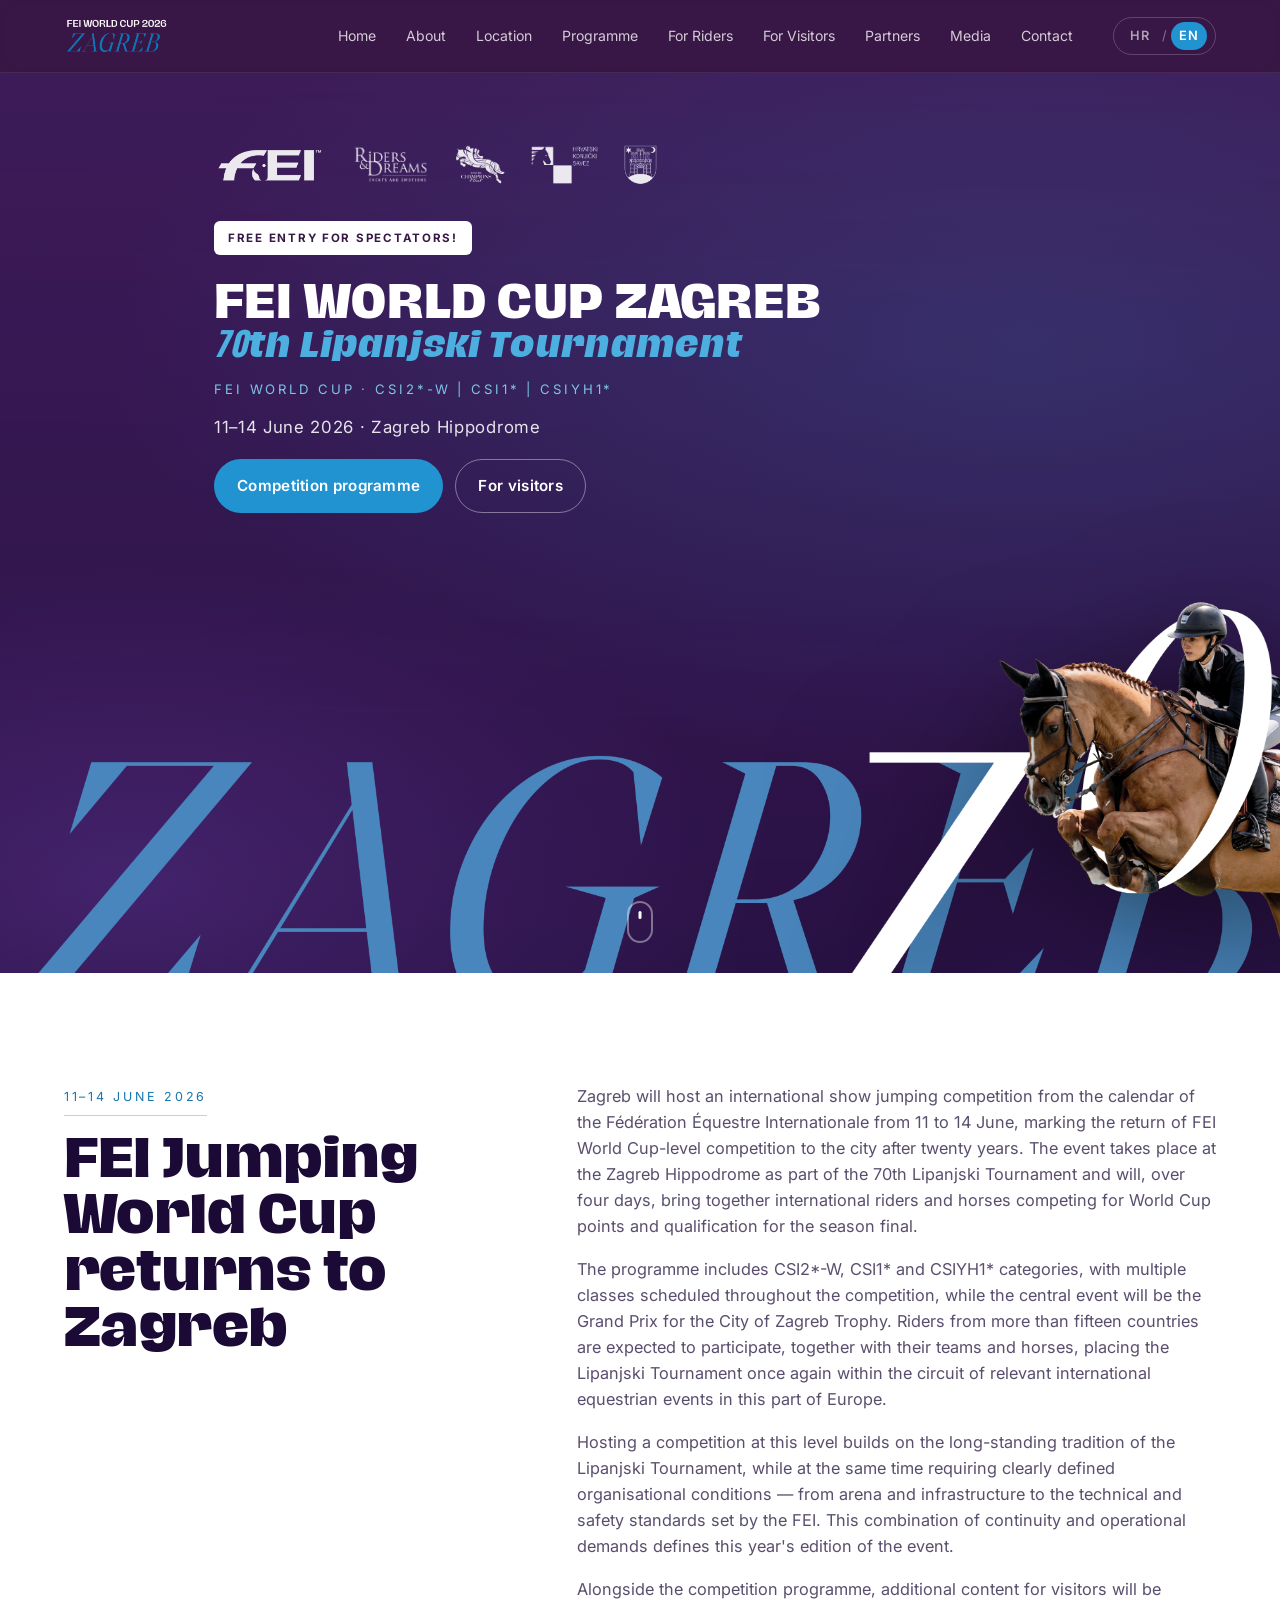
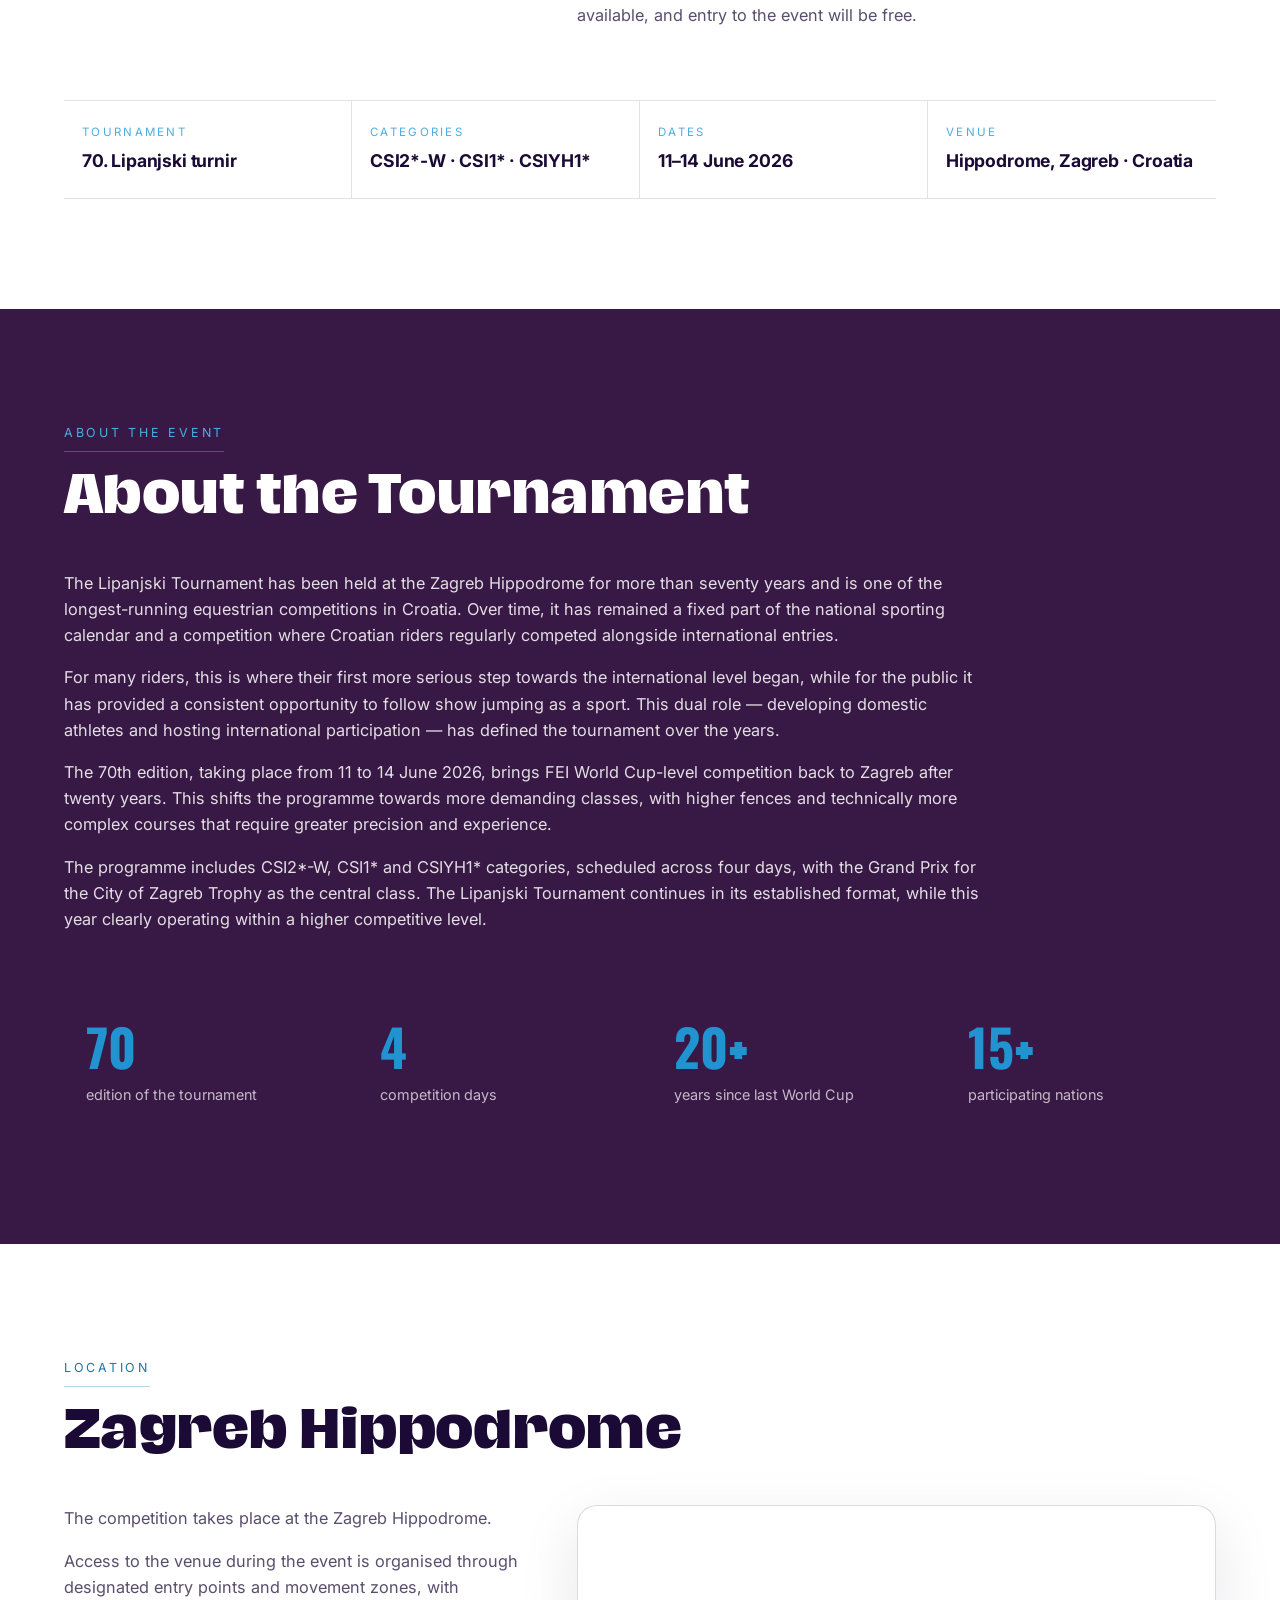
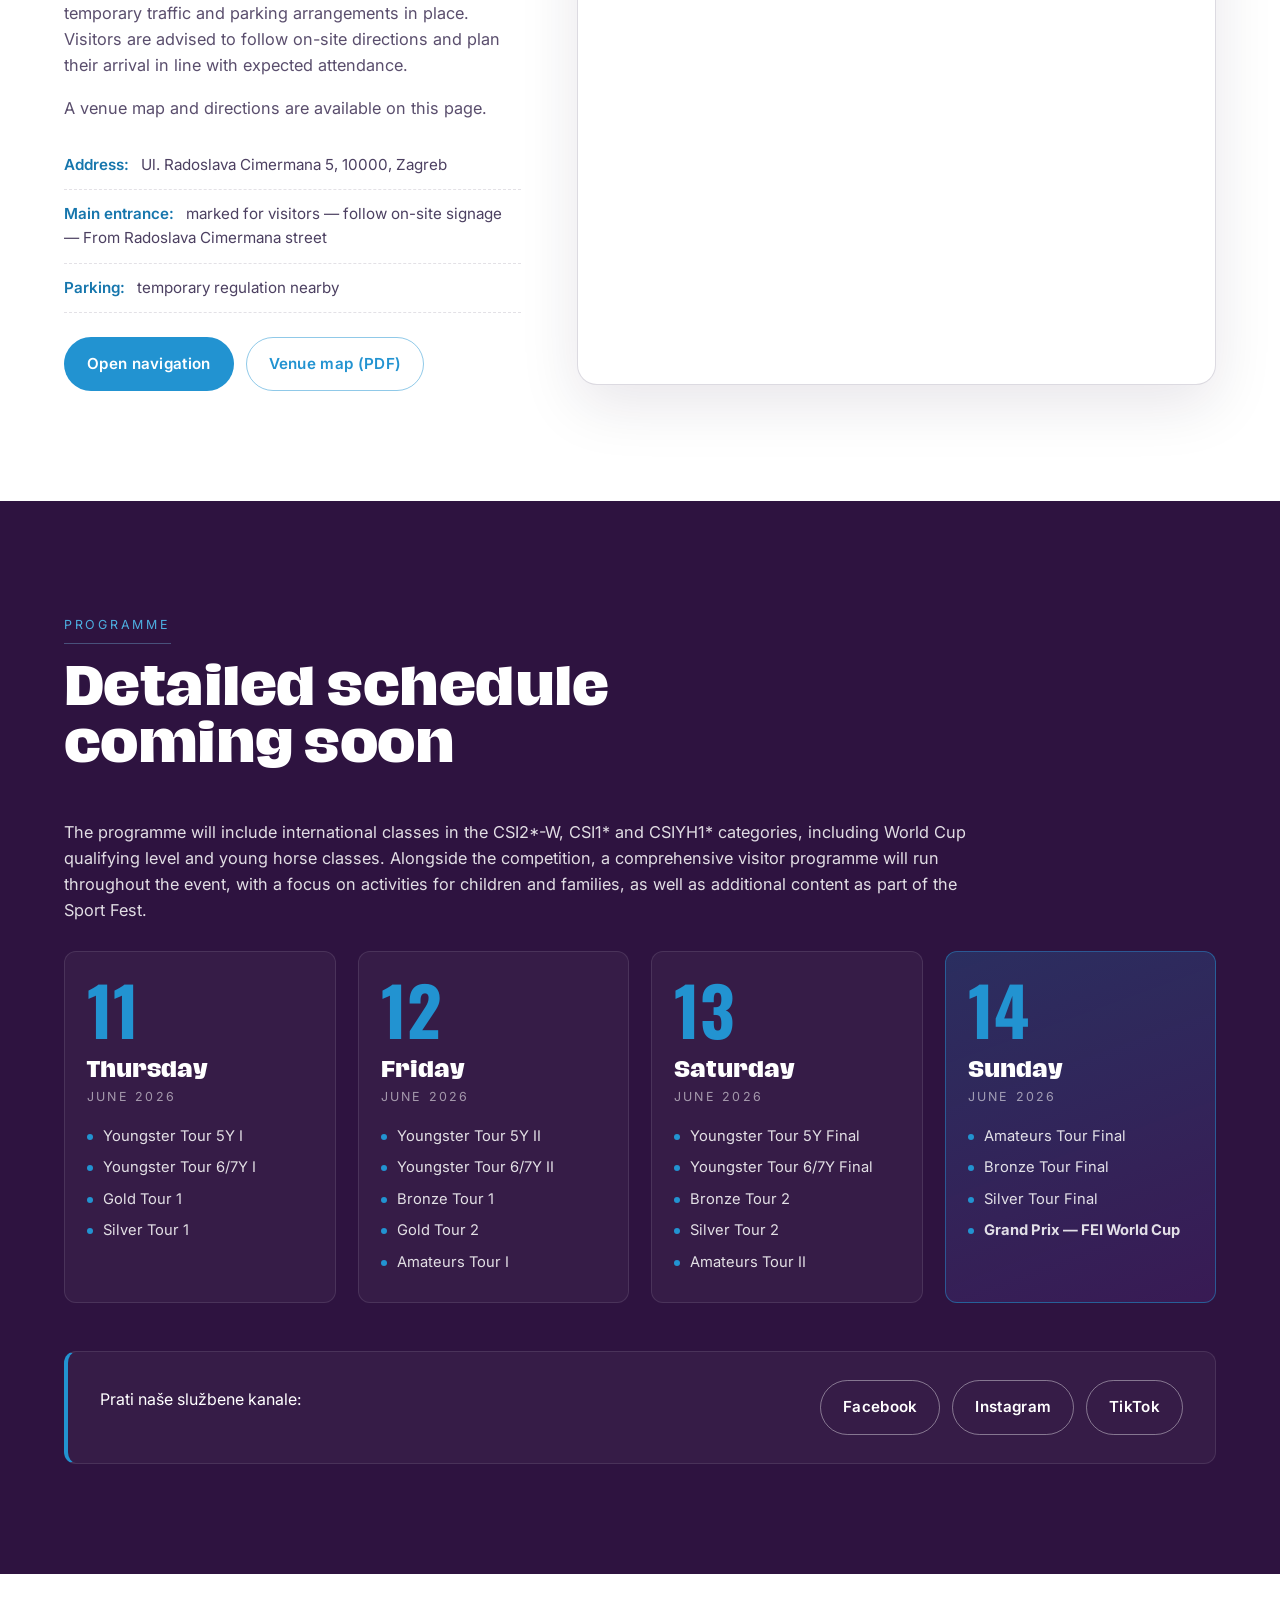
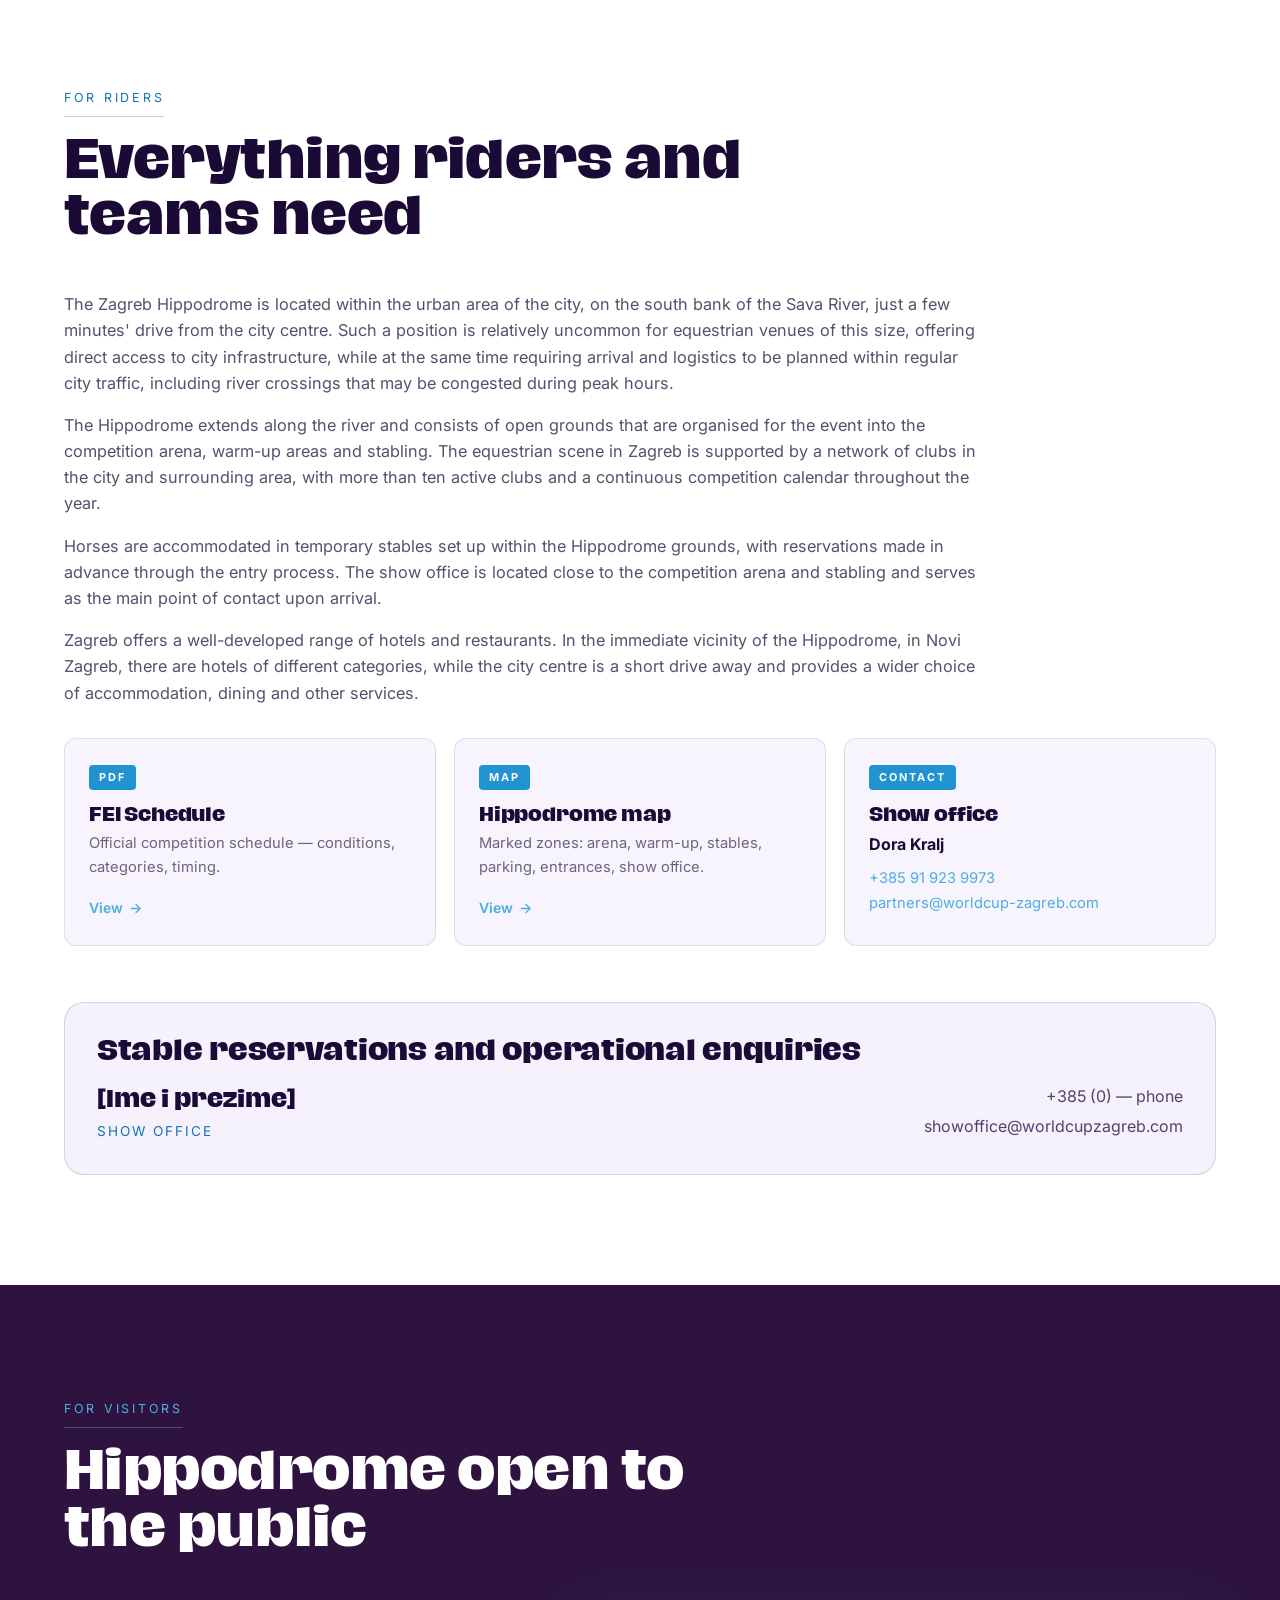
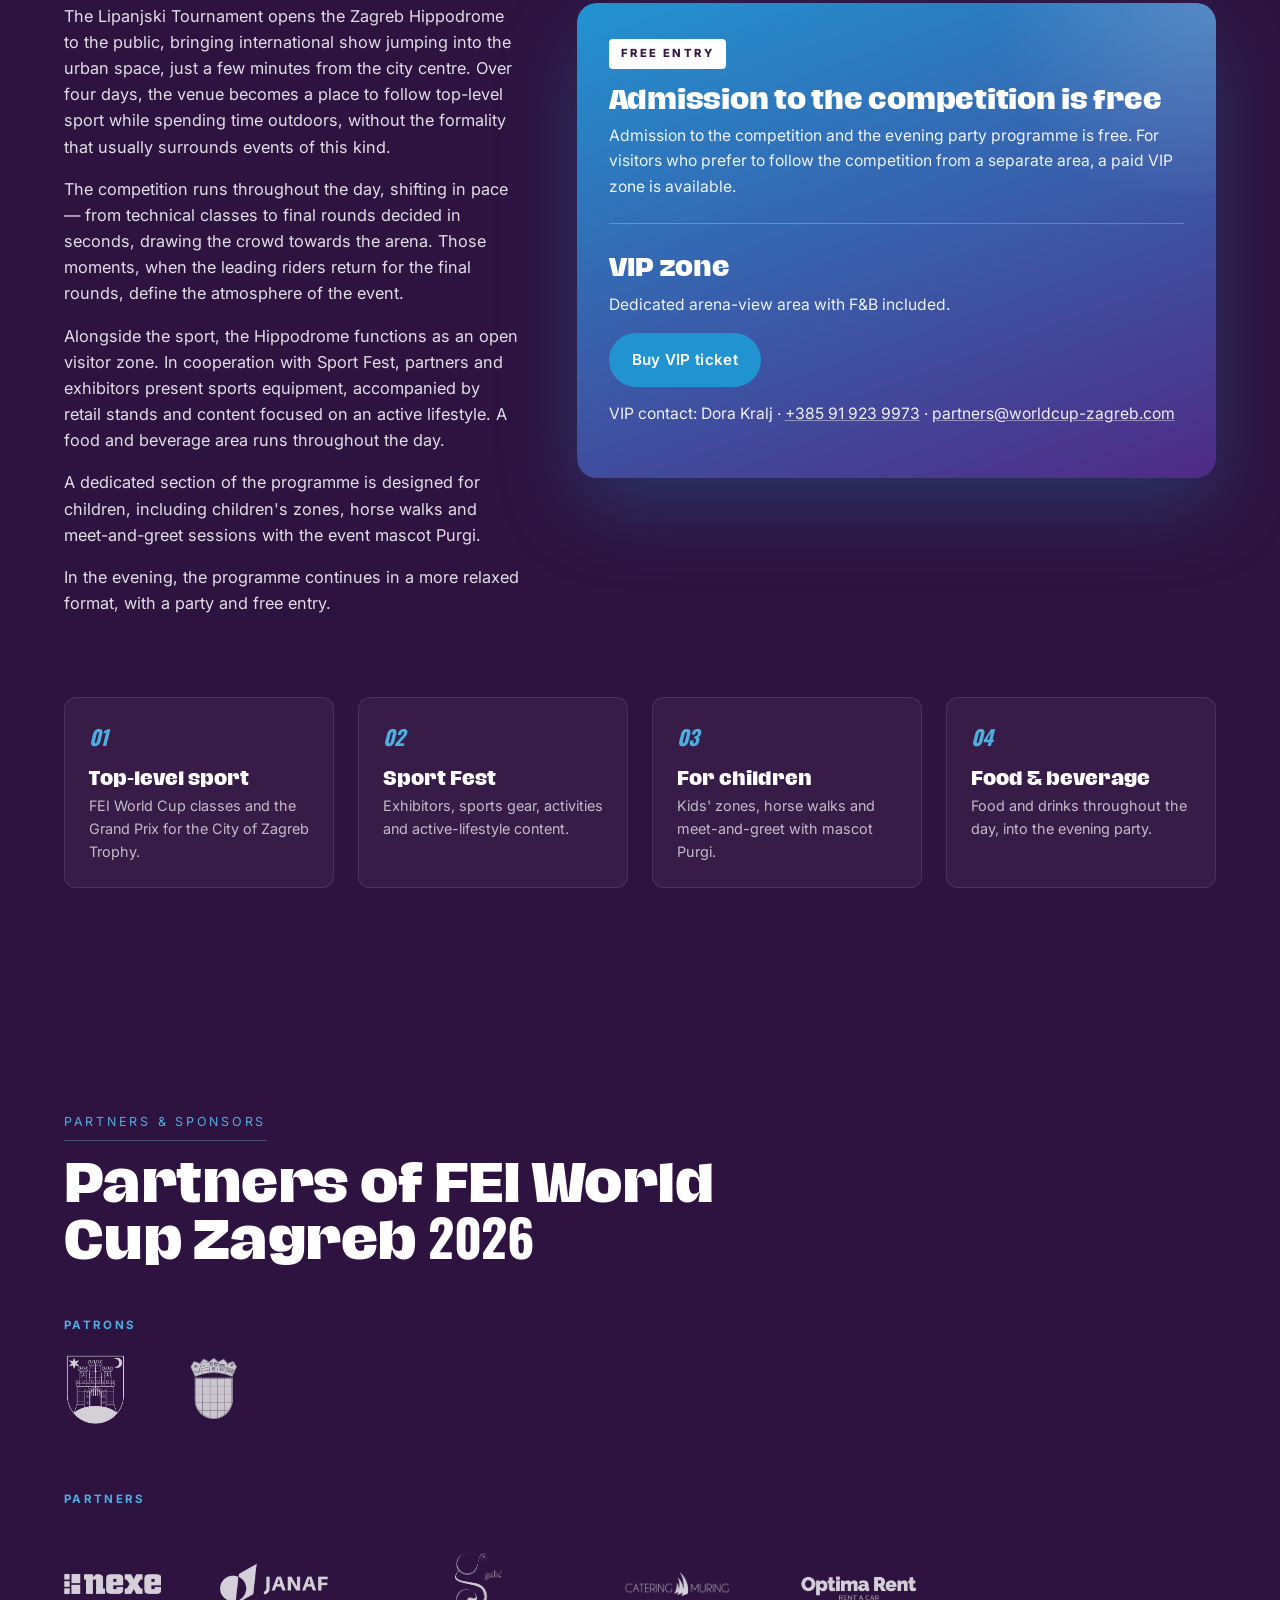
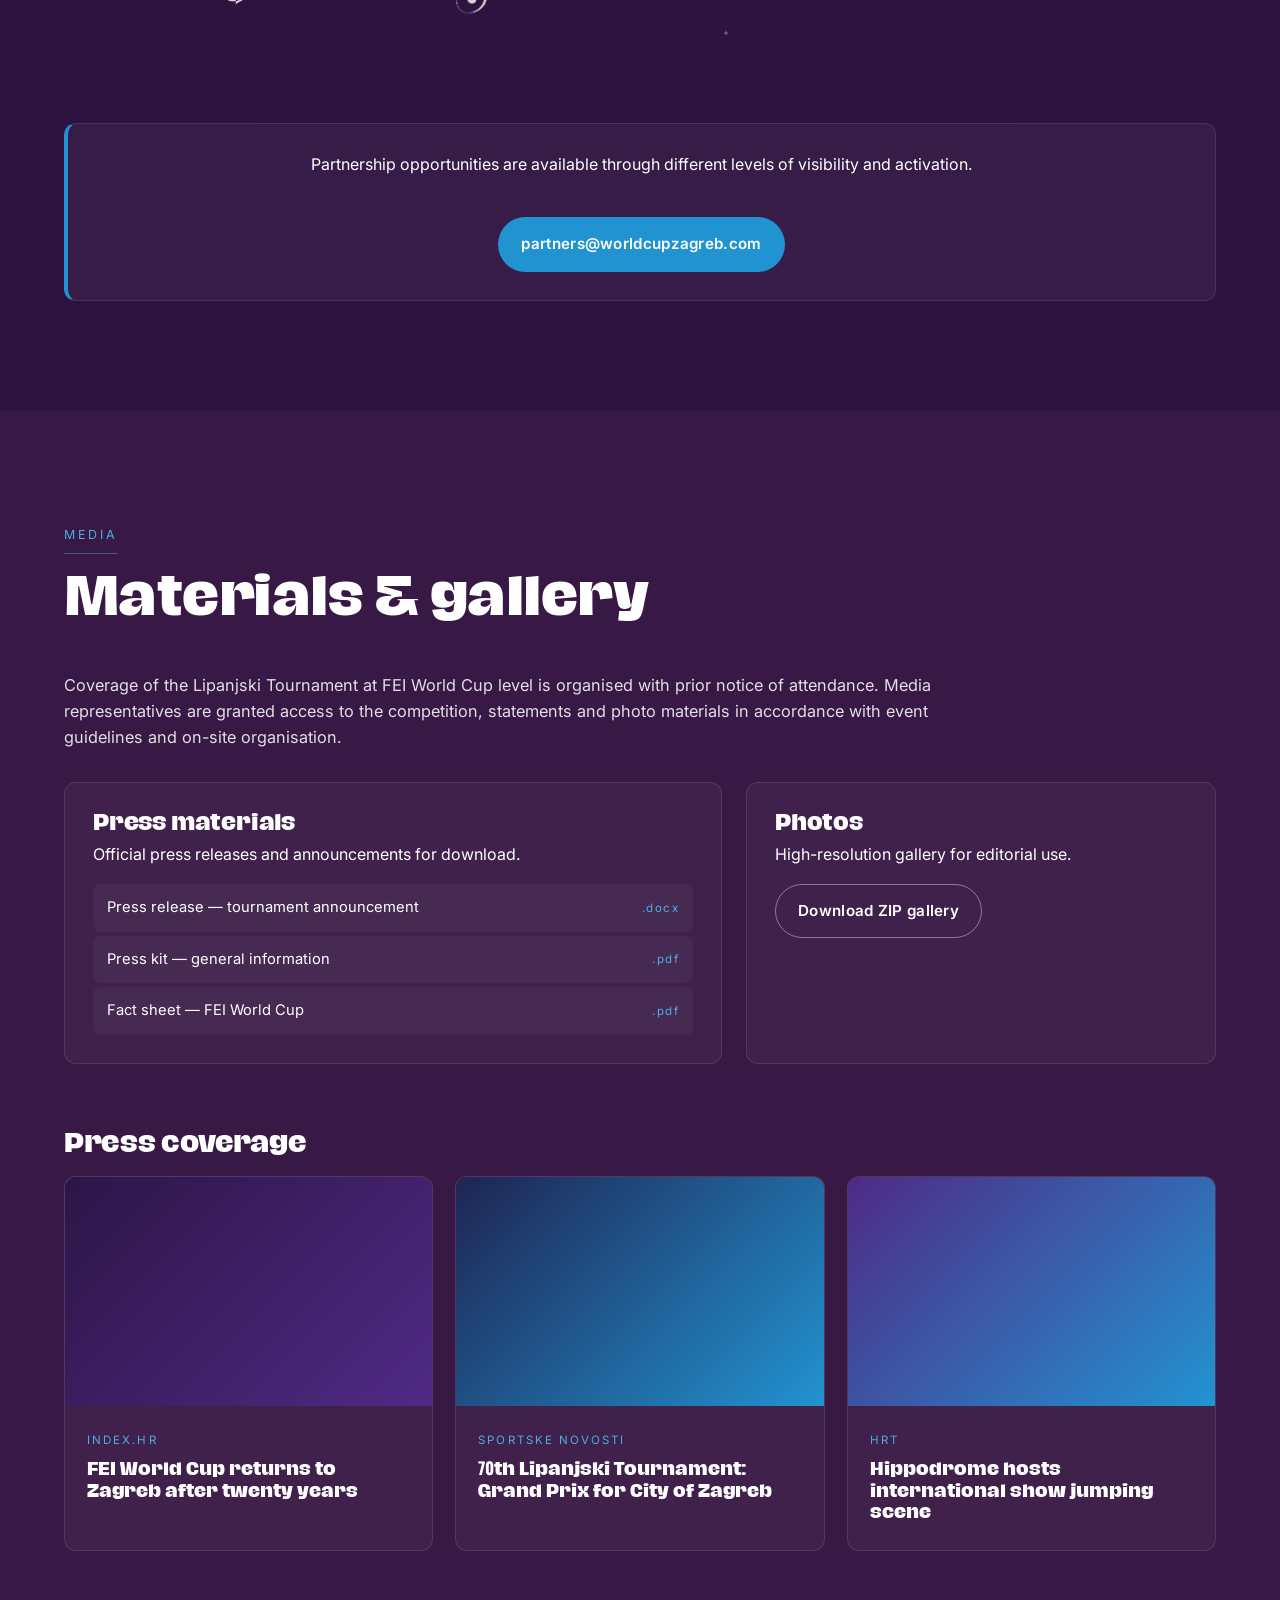
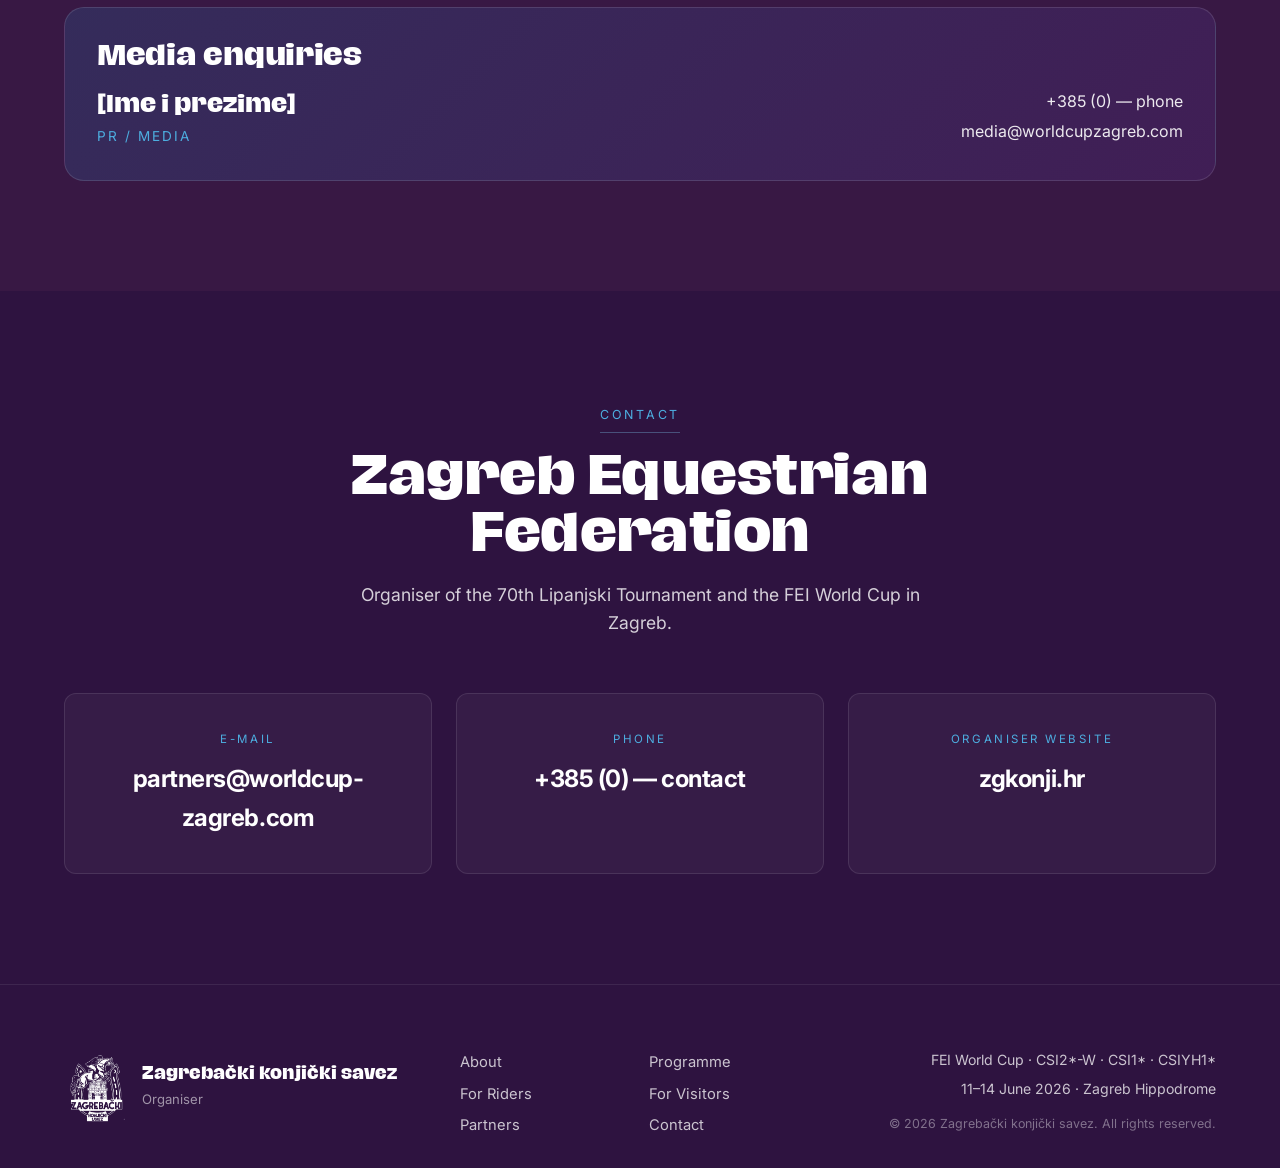
==== web/index.html @ 8d0669db "Redesign hero — full-width ZAGREB image at bottom, new title layout Co-Authored-By: Claude Sonnet 4." ====
<!DOCTYPE html>
<html lang="hr" data-lang="hr">
<head>
<meta charset="UTF-8" />
<meta name="viewport" content="width=device-width, initial-scale=1.0" />
<title>FEI World Cup Zagreb 2026 — 70. Lipanjski turnir</title>
<meta name="description" content="FEI World Cup u preponskom jahanju vraća se u Zagreb. 70. Lipanjski turnir, 11.–14. lipnja 2026., Hipodrom Zagreb." />
<link rel="preconnect" href="https://fonts.googleapis.com" />
<link rel="preconnect" href="https://fonts.gstatic.com" crossorigin />
<link rel="stylesheet" href="https://fonts.googleapis.com/css2?family=Oswald:wght@400;600;700&family=Inter:wght@300;400;500;600;700&family=Cormorant+Garamond:ital,wght@1,300;1,400;1,600&display=swap" />
<style>
/* =====================================================
   Gorga — samo za hero ZAGREB naslov
   ===================================================== */
@font-face {
  font-family: "Gorga";
  src: url("assets/fonts/Gorga.otf") format("opentype");
  font-weight: 400;
  font-style: normal;
  font-display: swap;
}

/* =====================================================
   Hagrid — slova only (unicode-range isključuje 0–9)
   Browser pada na Oswald za znamenke
   ===================================================== */
@font-face {
  font-family: "Hagrid";
  src: url("assets/fonts/Hagrid-Regular.ttf") format("truetype");
  font-weight: 400; font-style: normal; font-display: swap;
  unicode-range: U+0020-002F, U+003A-FFFF;
}
@font-face {
  font-family: "Hagrid";
  src: url("assets/fonts/Hagrid-Italic.ttf") format("truetype");
  font-weight: 400; font-style: italic; font-display: swap;
  unicode-range: U+0020-002F, U+003A-FFFF;
}
@font-face {
  font-family: "Hagrid";
  src: url("assets/fonts/Hagrid-Extrabold.ttf") format("truetype");
  font-weight: 800; font-style: normal; font-display: swap;
  unicode-range: U+0020-002F, U+003A-FFFF;
}
@font-face {
  font-family: "Hagrid";
  src: url("assets/fonts/Hagrid-Extrabold-Italic.ttf") format("truetype");
  font-weight: 800; font-style: italic; font-display: swap;
  unicode-range: U+0020-002F, U+003A-FFFF;
}

/* =====================================================
   Tokens
   ===================================================== */
:root {
  --purple-900: #2E1340;
  --purple-800: #381844;
  --purple-700: #401A4C;
  --purple-600: #4F2A85;
  --purple-500: #6B3FB0;
  --cyan-500:   #2293D1;
  --cyan-400:   #4DAEE0;
  --cyan-300:   #7BC5E8;
  --cream:      #F5EFE6;
  --white:      #FFFFFF;
  --ink:        #1A0A35;
  --gold:       #E8C66A;
  --radius-sm:  6px;
  --radius:     12px;
  --radius-lg:  20px;
  --container:  1200px;
  --ease:       cubic-bezier(.2,.7,.2,1);
  --font-serif: "Hagrid", "Oswald", Impact, Arial, sans-serif;
  --font-sans:  "Inter", -apple-system, BlinkMacSystemFont, "Helvetica Neue", Arial, sans-serif;
}

/* =====================================================
   Reset
   ===================================================== */
*,*::before,*::after { box-sizing: border-box; }
html { scroll-behavior: smooth; }
body {
  margin: 0;
  font-family: var(--font-sans);
  color: var(--white);
  background: var(--purple-800);
  line-height: 1.6;
  -webkit-font-smoothing: antialiased;
  text-rendering: optimizeLegibility;
}
img { max-width: 100%; display: block; }
a { color: inherit; text-decoration: none; }
button { font: inherit; cursor: pointer; }
ul { margin: 0; padding: 0; list-style: none; }

/* =====================================================
   Container
   ===================================================== */
.container {
  width: 100%;
  max-width: var(--container);
  margin: 0 auto;
  padding: 0 24px;
}

/* =====================================================
   Typography
   ===================================================== */
h1, h2, h3, h4 {
  font-family: var(--font-serif);
  font-weight: 800;
  line-height: 1.1;
  letter-spacing: -0.01em;
  margin: 0 0 .4em;
}
h1 { font-size: clamp(2.4rem, 6vw, 5.2rem); }
h2 { font-size: clamp(2rem, 4vw, 3.4rem); }
h3 { font-size: clamp(1.3rem, 2.2vw, 1.7rem); }
h4 { font-size: 1.05rem; letter-spacing: 0; }
p  { margin: 0 0 1em; }
strong { font-weight: 700; }

.eyebrow {
  display: inline-block;
  font-family: var(--font-sans);
  font-size: .78rem;
  letter-spacing: .22em;
  text-transform: uppercase;
  color: var(--cyan-400);
  margin: 0 0 14px;
  padding-bottom: 8px;
  border-bottom: 1px solid rgba(123,197,232,.35);
}
.prose p { font-size: 1.02rem; color: rgba(255,255,255,.86); }
.prose-wide { max-width: 920px; }

/* =====================================================
   Buttons
   ===================================================== */
.btn {
  display: inline-flex;
  align-items: center;
  gap: 8px;
  padding: 14px 22px;
  border-radius: 999px;
  font-weight: 600;
  font-size: .95rem;
  letter-spacing: .02em;
  transition: transform .25s var(--ease), background .25s var(--ease), color .25s var(--ease), border-color .25s var(--ease);
  border: 1px solid transparent;
  white-space: nowrap;
}
.btn-primary { background: var(--cyan-500); color: var(--white); }
.btn-primary:hover { background: var(--cyan-400); transform: translateY(-2px); }
.btn-ghost { background: transparent; color: var(--white); border-color: rgba(255,255,255,.4); }
.btn-ghost:hover { border-color: var(--white); background: rgba(255,255,255,.08); transform: translateY(-2px); }

/* =====================================================
   Header / Nav
   ===================================================== */
.site-header {
  position: sticky;
  top: 0;
  z-index: 100;
  background: rgba(56,24,68,.82);
  backdrop-filter: saturate(140%) blur(10px);
  -webkit-backdrop-filter: saturate(140%) blur(10px);
  border-bottom: 1px solid rgba(255,255,255,.08);
}
.nav-row {
  display: flex;
  align-items: center;
  justify-content: space-between;
  gap: 24px;
  padding-top: 14px;
  padding-bottom: 14px;
}
.brand { display: flex; align-items: center; gap: 12px; }
.brand-text { display: flex; flex-direction: column; line-height: 1.1; }
.brand-logo-img { height: 44px; width: auto; display: block; }
.brand-line-1 {
  font-family: var(--font-serif);
  font-weight: 800;
  font-size: .72rem;
  letter-spacing: .22em;
  text-transform: uppercase;
  color: var(--cyan-400);
}
.brand-zagreb-img {
  display: block;
  height: 22px;
  width: auto;
  filter: brightness(0) saturate(100%) invert(43%) sepia(64%) saturate(380%) hue-rotate(167deg);
  margin-top: 2px;
}

.primary-nav { display: flex; align-items: center; gap: 28px; }
.primary-nav > ul { display: flex; gap: 6px; flex-wrap: wrap; }
.primary-nav a {
  display: inline-block;
  padding: 8px 12px;
  font-size: .88rem;
  border-radius: 999px;
  color: rgba(255,255,255,.78);
  transition: color .2s var(--ease), background .2s var(--ease);
}
.primary-nav a:hover { color: var(--white); background: rgba(255,255,255,.06); }

.lang-switch {
  display: inline-flex;
  align-items: center;
  gap: 4px;
  padding: 4px 8px;
  border: 1px solid rgba(255,255,255,.2);
  border-radius: 999px;
  font-size: .8rem;
}
.lang-switch span { color: rgba(255,255,255,.4); }
.lang-btn {
  background: transparent;
  border: 0;
  color: rgba(255,255,255,.6);
  padding: 4px 8px;
  border-radius: 999px;
  font-weight: 600;
  letter-spacing: .08em;
}
.lang-btn.is-active { color: var(--white); background: var(--cyan-500); }

.nav-toggle {
  display: none;
  flex-direction: column;
  gap: 5px;
  background: transparent;
  border: 0;
  padding: 8px;
}
.nav-toggle span {
  display: block;
  width: 24px;
  height: 2px;
  background: var(--white);
  border-radius: 2px;
  transition: transform .25s var(--ease), opacity .25s var(--ease);
}

/* =====================================================
   Hero
   ===================================================== */
.hero {
  position: relative;
  min-height: 100vh;
  display: flex;
  align-items: flex-start;
  overflow: hidden;
  isolation: isolate;
  padding: 72px 0 0;
}
.hero-bg {
  position: absolute; inset: 0;
  background:
    radial-gradient(120% 80% at 80% 30%, rgba(34,147,209,.18), transparent 60%),
    radial-gradient(80% 60% at 10% 90%, rgba(107,63,176,.32), transparent 60%),
    linear-gradient(180deg, #2A1244 0%, #1A0A35 100%);
  z-index: -3;
}
.hero-bg::after {
  content: "";
  position: absolute; inset: 0;
  background: url("assets/img/background.png") center/cover no-repeat;
  opacity: .35;
  mix-blend-mode: screen;
}
.hero-horse {
  position: absolute;
  right: -2%; bottom: 0;
  width: clamp(420px, 55vw, 860px);
  z-index: 1;
  pointer-events: none;
  filter: drop-shadow(0 30px 60px rgba(0,0,0,.5));
}
.hero-content { position: relative; max-width: 900px; z-index: 2; padding-bottom: 48px; }
.hero-zagreb-bottom-img {
  position: absolute;
  bottom: 0;
  left: 0;
  width: 100%;
  height: auto;
  filter: brightness(0) saturate(100%) invert(43%) sepia(64%) saturate(380%) hue-rotate(167deg);
  transform: translateY(38%);
  z-index: 0;
  pointer-events: none;
}
.hero-badges { margin-bottom: 22px; }
.hero-partners {
  display: flex;
  align-items: center;
  gap: 24px;
  flex-wrap: nowrap;
  margin-bottom: 36px;
}
.hero-partners img {
  height: 40px;
  width: auto;
  opacity: 0.9;
  filter: brightness(1.4);
  flex-shrink: 1;
}
@media (max-width: 768px) {
  .hero-partners { gap: 16px; }
  .hero-partners img { height: 26px; }
}
.badge {
  display: inline-block;
  padding: 8px 14px;
  border-radius: 6px;
  font-size: .72rem;
  font-weight: 700;
  letter-spacing: .15em;
  text-transform: uppercase;
}
.badge-light { background: var(--white); color: var(--purple-800); }
.hero-eyebrow {
  font-size: .82rem;
  letter-spacing: .22em;
  text-transform: uppercase;
  color: var(--cyan-300);
  margin: 0 0 14px;
}
.hero-title { font-family: var(--font-serif); margin: 0 0 18px; line-height: .95; }
.hero-title-small {
  display: block;
  font-size: clamp(.95rem, 1.4vw, 1.15rem);
  letter-spacing: .25em;
  text-transform: uppercase;
  color: rgba(255,255,255,.85);
  font-weight: 400;
  font-family: var(--font-sans);
  margin-bottom: 6px;
}
.hero-title-big {
  display: block;
  line-height: 1;
}
.hero-zagreb-img {
  display: block;
  width: clamp(128px, 40vw, 476px);
  height: auto;
  filter: brightness(0) saturate(100%) invert(43%) sepia(64%) saturate(380%) hue-rotate(167deg);
  margin: 10px 0 0 -2px;
}
@media (max-width: 480px) {
  .hero-zagreb-img { width: clamp(100px, 72vw, 390px); }
}
.hero-title-v2 { margin: 0 0 16px; line-height: 1.1; }
.hero-title-v2-top {
  display: block;
  font-family: var(--font-serif);
  font-weight: 800;
  font-style: normal;
  font-size: clamp(1.8rem, 3.5vw, 3.2rem);
  color: var(--white);
  letter-spacing: .01em;
}
.hero-title-v2-sub {
  display: block;
  font-family: var(--font-serif);
  font-weight: 800;
  font-style: italic;
  font-size: clamp(1.4rem, 2.6vw, 2.4rem);
  color: var(--cyan-400);
  letter-spacing: .01em;
}
.hero-date { font-size: 1.05rem; letter-spacing: .04em; color: rgba(255,255,255,.88); margin: 6px 0 18px; }
.hero-lead { font-size: 1.08rem; max-width: 560px; color: rgba(255,255,255,.82); margin-bottom: 28px; }
.hero-ctas { display: flex; gap: 12px; flex-wrap: wrap; }
.hero-scroll {
  position: absolute;
  bottom: 30px; left: 50%;
  transform: translateX(-50%);
  width: 26px; height: 42px;
  border: 2px solid rgba(255,255,255,.4);
  border-radius: 14px;
}
.hero-scroll span {
  position: absolute;
  left: 50%; top: 8px;
  width: 3px; height: 8px;
  background: var(--white);
  border-radius: 2px;
  transform: translateX(-50%);
  animation: scroll-dot 1.8s var(--ease) infinite;
}
@keyframes scroll-dot {
  0%   { opacity: 0; transform: translate(-50%, 0); }
  30%  { opacity: 1; }
  100% { opacity: 0; transform: translate(-50%, 14px); }
}

/* =====================================================
   Sections
   ===================================================== */
.section { padding: 110px 0; position: relative; }
.section-intro     { background: var(--purple-900); }
.section-about     { background: var(--purple-800); }
.section-location  { background: var(--purple-900); }
.section-programme { background: var(--purple-900); }
.section-riders    { background: var(--purple-800); }
.section-visitors  { background: var(--purple-900); }
.section-sponsors  { background: var(--purple-900); }
.section-media     { background: var(--purple-800); }
.section-contact   { background: #2E1340; }

.section-head { margin-bottom: 48px; max-width: 720px; }
.grid-2 { display: grid; grid-template-columns: 1fr 1.4fr; gap: 56px; align-items: start; }

/* =====================================================
   Key facts
   ===================================================== */
.key-facts {
  margin-top: 56px;
  display: grid;
  grid-template-columns: repeat(4, 1fr);
  gap: 0;
  border-top: 1px solid rgba(255,255,255,.12);
  border-bottom: 1px solid rgba(255,255,255,.12);
}
.key-facts li {
  padding: 22px 18px;
  border-right: 1px solid rgba(255,255,255,.12);
}
.key-facts li:last-child { border-right: 0; }
.kf-label {
  display: block;
  font-size: .72rem;
  letter-spacing: .2em;
  text-transform: uppercase;
  color: var(--cyan-400);
  margin-bottom: 6px;
}
.kf-value {
  display: block;
  font-family: var(--font-sans);
  font-weight: 700;
  font-style: normal;
  font-size: 1.1rem;
  letter-spacing: -.01em;
  color: var(--white);
}

/* =====================================================
   Stats
   ===================================================== */
.stats {
  margin-top: 64px;
  display: grid;
  grid-template-columns: repeat(4, 1fr);
  gap: 24px;
}
.stat {
  padding: 28px 22px;
  background: transparent;
  border: none;
  text-align: left;
}
.stat-num {
  font-family: var(--font-serif);
  font-style: normal;
  font-weight: 800;
  font-size: clamp(2.8rem, 4vw, 4rem);
  line-height: 1;
  color: var(--cyan-500);
}
.stat-lbl { margin-top: 8px; font-size: .9rem; color: rgba(255,255,255,.7); }

/* =====================================================
   Location
   ===================================================== */
.info-list { margin: 20px 0 24px; padding: 0; }
.info-list li {
  padding: 12px 0;
  border-bottom: 1px dashed rgba(255,255,255,.15);
  font-size: .95rem;
  color: rgba(255,255,255,.85);
}
.info-list li strong { color: var(--cyan-300); margin-right: 8px; font-weight: 600; }
.map-card {
  position: relative;
  border-radius: var(--radius-lg);
  overflow: hidden;
  border: 1px solid rgba(255,255,255,.12);
  background: var(--purple-800);
  height: 480px;
  box-shadow: 0 30px 80px rgba(0,0,0,.4);
}
.map-card iframe { position: absolute; inset: 0; width: 100%; height: 100%; border: 0; filter: hue-rotate(180deg) invert(.85) saturate(.6); }
.cta-row { display: flex; gap: 12px; flex-wrap: wrap; }
.venue-zones { display: none; }
.venue-zones h3 { margin-bottom: 18px; }
.zone-grid { display: grid; grid-template-columns: repeat(auto-fit, minmax(220px, 1fr)); gap: 14px; }
.zone {
  display: flex; align-items: center; gap: 12px;
  padding: 14px 18px;
  background: rgba(255,255,255,.04);
  border: 1px solid rgba(255,255,255,.08);
  border-radius: 10px;
  font-size: .92rem;
}
.zone .dot {
  width: 12px; height: 12px; border-radius: 50%;
  background: var(--c, var(--cyan-500));
  border: 2px solid rgba(255,255,255,.2);
}

/* =====================================================
   Programme
   ===================================================== */
.schedule-grid { display: grid; grid-template-columns: repeat(4, 1fr); gap: 22px; margin-top: 28px; }
.day-card {
  background: rgba(255,255,255,.04);
  border: 1px solid rgba(255,255,255,.1);
  border-radius: var(--radius);
  padding: 28px 22px;
  transition: transform .3s var(--ease), border-color .3s var(--ease), background .3s var(--ease);
}
.day-card:hover { transform: translateY(-6px); border-color: rgba(34,147,209,.6); background: rgba(34,147,209,.08); }
.day-card.is-feature { background: linear-gradient(160deg, rgba(34,147,209,.22), rgba(107,63,176,.18)); border-color: rgba(34,147,209,.5); }
.day-num {
  font-family: var(--font-serif);
  font-style: normal;
  font-weight: 800;
  font-size: 4.2rem;
  line-height: 1;
  color: var(--cyan-500);
}
.day-name { margin-top: 6px; font-family: var(--font-serif); font-weight: 800; font-size: 1.3rem; }
.day-month { font-size: .78rem; letter-spacing: .18em; text-transform: uppercase; color: rgba(255,255,255,.55); margin-bottom: 18px; }
.day-list { display: flex; flex-direction: column; gap: 8px; }
.day-list li {
  padding-left: 16px;
  position: relative;
  font-size: .92rem;
  color: rgba(255,255,255,.86);
}
.day-list li::before {
  content: "";
  position: absolute;
  left: 0; top: 9px;
  width: 6px; height: 6px;
  border-radius: 50%;
  background: var(--cyan-500);
}
.callout {
  margin-top: 48px;
  padding: 28px 32px;
  background: rgba(255,255,255,.04);
  border: 1px solid rgba(255,255,255,.1);
  border-left: 4px solid var(--cyan-500);
  border-radius: var(--radius);
  display: flex;
  justify-content: space-between;
  align-items: center;
  gap: 24px;
  flex-wrap: wrap;
}
.callout p { margin: 0 0 16px; }
.social-links { display: flex; gap: 12px; flex-wrap: wrap; }
.callout-cta { text-align: center; justify-content: center; flex-direction: column; margin-top: 56px; }

/* =====================================================
   Riders / Docs
   ===================================================== */
.docs-grid { margin-top: 32px; display: grid; grid-template-columns: repeat(3, 1fr); gap: 18px; }
.doc-card {
  display: block;
  padding: 24px;
  background: rgba(255,255,255,.04);
  border: 1px solid rgba(255,255,255,.1);
  border-radius: var(--radius);
  transition: transform .3s var(--ease), border-color .3s var(--ease), background .3s var(--ease);
}
.doc-card:hover { transform: translateY(-4px); border-color: var(--cyan-500); background: rgba(34,147,209,.06); }
.doc-tag {
  display: inline-block;
  padding: 4px 10px;
  background: var(--cyan-500);
  color: var(--white);
  font-size: .68rem;
  font-weight: 700;
  letter-spacing: .18em;
  border-radius: 4px;
  margin-bottom: 14px;
}
.doc-card h3 { font-size: 1.15rem; margin-bottom: 8px; }
.doc-card p  { color: rgba(255,255,255,.7); font-size: .92rem; margin-bottom: 16px; }
.doc-link { display: inline-flex; align-items: center; gap: 6px; color: var(--cyan-400); font-weight: 600; font-size: .88rem; }
.doc-link::after { content: "→"; }
.doc-contact-name { font-weight: 700; color: #fff; font-size: 1rem !important; margin-bottom: 8px !important; }
.doc-contact-links { color: rgba(255,255,255,.7) !important; font-size: .92rem !important; margin: 0 !important; line-height: 1.7; }
.doc-contact-links a { color: var(--cyan-400); text-decoration: none; }
.doc-contact-links a:hover { text-decoration: underline; }
.section-light .doc-contact-name { color: #1A0A35 !important; }
.section-light .doc-contact-links { color: rgba(26,10,53,.75) !important; }
.contact-block {
  margin-top: 56px;
  padding: 32px;
  background: linear-gradient(135deg, rgba(34,147,209,.16), rgba(107,63,176,.16));
  border: 1px solid rgba(255,255,255,.12);
  border-radius: var(--radius-lg);
}
.contact-row { margin-top: 16px; display: flex; justify-content: space-between; align-items: center; gap: 24px; flex-wrap: wrap; }
.contact-name { font-family: var(--font-serif); font-style: normal; font-weight: 800; font-size: 1.4rem; }
.contact-role { font-size: .85rem; letter-spacing: .15em; text-transform: uppercase; color: var(--cyan-400); margin-top: 4px; }
.contact-meta { display: flex; flex-direction: column; gap: 4px; text-align: right; }
.contact-meta a { color: rgba(255,255,255,.9); }
.contact-meta a:hover { color: var(--cyan-400); }

/* =====================================================
   Visitors
   ===================================================== */
.ticket-card {
  position: relative;
  padding: 36px 32px;
  background: linear-gradient(160deg, var(--cyan-500) 0%, var(--purple-600) 100%);
  border-radius: var(--radius-lg);
  box-shadow: 0 30px 80px rgba(34,147,209,.25);
  overflow: hidden;
}
.ticket-card::before {
  content: "";
  position: absolute; top: -40%; right: -40%;
  width: 80%; height: 80%;
  background: radial-gradient(circle, rgba(255,255,255,.18), transparent 70%);
}
.ticket-badge {
  display: inline-block;
  padding: 6px 12px;
  background: var(--white);
  color: var(--purple-800);
  font-size: .7rem;
  letter-spacing: .22em;
  font-weight: 800;
  border-radius: 4px;
  margin-bottom: 16px;
}
.ticket-card h3 { font-size: 1.6rem; }
.ticket-card p  { color: rgba(255,255,255,.92); font-size: .98rem; }
.vip-block { margin-top: 24px; padding-top: 24px; border-top: 1px solid rgba(255,255,255,.25); position: relative; }
.vip-title { font-family: var(--font-serif); font-style: normal; font-weight: 800; font-size: 1.5rem; margin-bottom: 6px; }
.vip-contact { margin-top: 14px; font-size: .85rem; color: rgba(255,255,255,.85); }
.vip-contact a { text-decoration: underline; text-decoration-color: rgba(255,255,255,.4); }
.visitor-features { margin-top: 64px; display: grid; grid-template-columns: repeat(4, 1fr); gap: 24px; }
.feat {
  padding: 24px;
  background: rgba(255,255,255,.04);
  border: 1px solid rgba(255,255,255,.1);
  border-radius: var(--radius);
}
.feat-num { font-family: var(--font-serif); font-style: italic; color: var(--cyan-400); font-weight: 800; font-size: 1.3rem; margin-bottom: 14px; }
.feat h4 { margin-bottom: 6px; font-size: 1.1rem; }
.feat p  { color: rgba(255,255,255,.7); font-size: .9rem; margin: 0; }

/* =====================================================
   Sponsors
   ===================================================== */
.partners-row {
  display: flex;
  flex-wrap: wrap;
  align-items: center;
  justify-content: flex-start;
  gap: 32px 56px;
  padding: 20px 0 28px;
}
.partners-row img {
  height: 48px;
  width: auto;
  opacity: 0.8;
  transition: opacity .2s;
}
.partners-row img:hover { opacity: 1; }
.partners-row a { display: flex; align-items: center; }
.partners-row img[alt="Grad Zagreb"],
.partners-row img[alt="Republika Hrvatska"] { height: 72px; }
.partners-row img[alt="Catering Muring"] { height: 110px; }
.partners-row img[alt="Galić"] { height: 80px; }
.partners-label {
  font-family: var(--font-sans);
  font-size: .72rem;
  font-weight: 700;
  letter-spacing: .2em;
  text-transform: uppercase;
  color: var(--cyan-400);
  margin: 36px 0 0;
}
.partners-label:first-of-type { margin-top: 0; }
.logo-cell {
  aspect-ratio: 3/2;
  display: flex; align-items: center; justify-content: center;
  background: rgba(255,255,255,.04);
  border: 1px dashed rgba(255,255,255,.18);
  border-radius: 8px;
  color: rgba(255,255,255,.45);
  font-size: .8rem;
  letter-spacing: .12em;
  text-transform: uppercase;
}
.logo-grid-sm .logo-cell { aspect-ratio: 3/1.4; font-size: .7rem; }

/* =====================================================
   Media
   ===================================================== */
.media-blocks { display: grid; grid-template-columns: 1.4fr 1fr; gap: 24px; margin-top: 32px; }
.media-block { background: rgba(255,255,255,.04); border: 1px solid rgba(255,255,255,.1); padding: 28px; border-radius: var(--radius); }
.media-block h3 { font-size: 1.3rem; }
.dl-list { margin-top: 16px; display: flex; flex-direction: column; gap: 4px; }
.dl-list a {
  display: flex; justify-content: space-between; align-items: center;
  padding: 12px 14px;
  background: rgba(255,255,255,.04);
  border-radius: 8px;
  font-size: .92rem;
  transition: background .2s var(--ease);
}
.dl-list a:hover { background: rgba(34,147,209,.16); }
.dl-list em { font-style: normal; font-size: .72rem; color: var(--cyan-400); letter-spacing: .12em; }
.subhead { margin: 64px 0 20px; font-size: 1.6rem; }
.news-grid { display: grid; grid-template-columns: repeat(3, 1fr); gap: 22px; }
.news-card {
  display: flex; flex-direction: column;
  background: rgba(255,255,255,.04);
  border: 1px solid rgba(255,255,255,.1);
  border-radius: var(--radius);
  overflow: hidden;
  transition: transform .3s var(--ease), border-color .3s var(--ease);
}
.news-card:hover { transform: translateY(-4px); border-color: var(--cyan-500); }
.news-thumb { aspect-ratio: 16/10; }
.news-body { padding: 20px 22px; }
.news-source { display: inline-block; font-size: .72rem; letter-spacing: .18em; text-transform: uppercase; color: var(--cyan-400); margin-bottom: 8px; }
.news-card h4 { font-size: 1.05rem; line-height: 1.3; }

/* =====================================================
   Contact
   ===================================================== */
.section-contact .section-head { margin: 0 auto 56px; text-align: center; max-width: 720px; }
.section-contact .section-head .eyebrow { display: inline-block; }
.lede { font-size: 1.1rem; color: rgba(255,255,255,.8); max-width: 600px; margin: 0 auto; }
.contact-grid { display: grid; grid-template-columns: repeat(3, 1fr); gap: 24px; text-align: center; }
.contact-col {
  padding: 36px 22px;
  background: rgba(255,255,255,.04);
  border: 1px solid rgba(255,255,255,.1);
  border-radius: var(--radius);
}
.contact-label { font-size: .72rem; letter-spacing: .22em; text-transform: uppercase; color: var(--cyan-400); margin: 0 0 12px; }
.contact-big {
  display: block;
  font-family: var(--font-sans);
  font-weight: 700;
  font-style: normal;
  font-size: clamp(1.1rem, 2vw, 1.5rem);
  letter-spacing: -.02em;
  color: var(--white);
  word-break: break-word;
}
.contact-big:hover { color: var(--cyan-400); }

/* =====================================================
   Footer
   ===================================================== */
.site-footer {
  background: var(--purple-900);
  border-top: 1px solid rgba(255,255,255,.08);
  padding: 64px 0 28px;
}
.footer-grid { display: grid; grid-template-columns: 1fr 1fr 1fr; gap: 36px; align-items: start; }
.footer-brand { display: flex; gap: 14px; align-items: center; }
.footer-logo-neg { width: 64px; height: auto; }
.footer-brand strong { display: block; font-family: var(--font-serif); font-style: normal; font-weight: 800; }
.footer-brand span  { font-size: .82rem; color: rgba(255,255,255,.55); }
.footer-nav { display: grid; grid-template-columns: 1fr 1fr; gap: 6px 18px; }
.footer-nav a { font-size: .92rem; color: rgba(255,255,255,.75); }
.footer-nav a:hover { color: var(--cyan-400); }
.footer-meta { text-align: right; }
.meta-line { font-size: .88rem; color: rgba(255,255,255,.75); margin: 0 0 6px; }
.meta-mute { color: rgba(255,255,255,.4); font-size: .78rem; margin-top: 14px; }

/* =====================================================
   Reveal on scroll
   ===================================================== */
.reveal { opacity: 0; transform: translateY(24px); transition: opacity .7s var(--ease), transform .7s var(--ease); }
.reveal.is-visible { opacity: 1; transform: translateY(0); }
@media (prefers-reduced-motion: reduce) {
  .reveal, .reveal.is-visible { opacity: 1; transform: none; transition: none; }
  .hero-scroll span { animation: none; }
  html { scroll-behavior: auto; }
}

/* =====================================================
   Section-light — bijele sekcije (tamni tekst)
   ===================================================== */
.section-light { background: #FFFFFF !important; color: #1A0A35; }
.section-light h2,
.section-light h3,
.section-light h4 { color: #1A0A35; }
.section-light .eyebrow { color: #1676AD; border-color: rgba(22,118,173,.3); }
.section-light .prose p { color: rgba(26,10,53,.72); }
.section-light .key-facts { border-top-color: rgba(26,10,53,.12); border-bottom-color: rgba(26,10,53,.12); }
.section-light .key-facts li { border-color: rgba(26,10,53,.12); }
.section-light .kf-value { color: #1A0A35; }
.section-light .stat { background: #F5F1FD; border: 1px solid rgba(26,10,53,.1); }
.section-light .stat-lbl { color: rgba(26,10,53,.6); }
.section-light .info-list li { border-color: rgba(26,10,53,.12); color: rgba(26,10,53,.78); }
.section-light .info-list li strong { color: #1676AD; }
.section-light .map-card { border-color: rgba(26,10,53,.15); background: #fff; box-shadow: 0 20px 60px rgba(26,10,53,.1); }
.section-light .map-card iframe { filter: none; }
.section-light .zone { background: #F7F4FD; border-color: rgba(26,10,53,.1); color: #1A0A35; }
.section-light .btn-ghost { color: #2293D1; border-color: rgba(34,147,209,.5); }
.section-light .btn-ghost:hover { background: rgba(34,147,209,.06); border-color: #2293D1; color: #1676AD; }
.section-light .doc-card { background: #F7F4FD; border-color: rgba(26,10,53,.1); }
.section-light .doc-card:hover { background: #EDE6F8; border-color: #2293D1; }
.section-light .doc-card h3 { color: #1A0A35; }
.section-light .doc-card p  { color: rgba(26,10,53,.62); }
.section-light .contact-block { background: #F5F1FD; border-color: rgba(26,10,53,.14); }
.section-light .contact-name { color: #1A0A35; }
.section-light .contact-role { color: #1676AD; }
.section-light .contact-meta a { color: rgba(26,10,53,.75); }
.section-light .contact-meta a:hover { color: #2293D1; }
.section-light .tier-title { color: #1676AD; }
.section-light .logo-grid { background: #F5F1FD; border-color: rgba(26,10,53,.1); }
.section-light .logo-cell { background: #FFFFFF; border-color: rgba(26,10,53,.15); color: rgba(26,10,53,.38); }
.section-light .callout { background: #F5F1FD; border-color: rgba(26,10,53,.1); border-left-color: #2293D1; }
.section-light .callout p { color: rgba(26,10,53,.72); }

/* =====================================================
   Responsive
   ===================================================== */
@media (max-width: 1024px) {
  .grid-2 { grid-template-columns: 1fr; gap: 40px; }
  .key-facts { grid-template-columns: repeat(2, 1fr); }
  .key-facts li:nth-child(2) { border-right: 0; }
  .key-facts li { border-bottom: 1px solid rgba(255,255,255,.12); }
  .key-facts li:nth-last-child(-n+2) { border-bottom: 0; }
  .stats, .visitor-features { grid-template-columns: repeat(2, 1fr); }
  .schedule-grid { grid-template-columns: repeat(2, 1fr); }
  .docs-grid { grid-template-columns: repeat(2, 1fr); }
  .logo-grid-lg, .logo-grid-sm { grid-template-columns: repeat(3, 1fr); }
  .news-grid { grid-template-columns: repeat(2, 1fr); }
  .contact-grid { grid-template-columns: 1fr; }
  .media-blocks { grid-template-columns: 1fr; }
  .footer-grid { grid-template-columns: 1fr; text-align: left; }
  .footer-meta { text-align: left; }
}

@media (max-width: 768px) {
  .section { padding: 80px 0; }

  /* Header — solidan bg, nema blura */
  .site-header {
    background: #2E1340 !important;
    backdrop-filter: none !important;
    -webkit-backdrop-filter: none !important;
  }
  .nav-row { padding-top: 20px; padding-bottom: 20px; min-height: 72px; }

  /* Hamburger */
  .nav-toggle { display: flex; z-index: 1001 !important; width: 44px; height: 44px; }
  .nav-toggle span { background: #FFFFFF !important; }
  .nav-toggle.is-open span:nth-child(1) { transform: translateY(7px) rotate(45deg); }
  .nav-toggle.is-open span:nth-child(2) { opacity: 0; }
  .nav-toggle.is-open span:nth-child(3) { transform: translateY(-7px) rotate(-45deg); }

  /* Nav overlay */
  .primary-nav {
    position: fixed !important;
    top: 0 !important; left: 0 !important; right: 0 !important; bottom: 0 !important;
    width: 100vw !important; height: 100vh !important; min-height: 100dvh !important;
    background: #2E1340 !important;
    z-index: 1000 !important;
    overflow-y: auto !important;
    border-top: 4px solid #2293D1 !important;
    flex-direction: column;
    align-items: flex-start;
    justify-content: center;
    padding: 80px 32px;
    gap: 32px;
    transform: translateX(100%);
    transition: transform .35s var(--ease);
  }
  .primary-nav.is-open { transform: translateX(0) !important; }
  .primary-nav > ul { flex-direction: column; align-items: flex-start; }
  .primary-nav a { font-size: 1.15rem !important; color: #FFFFFF !important; font-weight: 500; padding: 8px 0; }
  .primary-nav .lang-switch { border-color: rgba(255,255,255,.3); }

  .hero { padding: 52px 0 60px; min-height: 90vh; }
  .hero-horse { width: 90vw; right: -10%; opacity: .6; }
  .key-facts { grid-template-columns: 1fr; }
  .key-facts li { border-right: 0 !important; border-bottom: 1px solid rgba(255,255,255,.12); }
  .key-facts li:last-child { border-bottom: 0; }
  .stats, .visitor-features, .schedule-grid, .docs-grid, .news-grid { grid-template-columns: 1fr; }
  .logo-grid-lg, .logo-grid-sm { grid-template-columns: repeat(2, 1fr); }
  .contact-row { flex-direction: column; align-items: flex-start; }
  .contact-meta { text-align: left; }
  .map-card { height: 360px; }
}

@media (max-width: 480px) {
  .container { padding: 0 18px; }
  .brand-text { display: flex !important; }
  .brand-line-1 { font-size: .68rem; letter-spacing: .18em; }
  .brand-line-2 { font-size: 1rem; }
  .hero-zagreb-img { width: clamp(100px, 72vw, 390px); }
}
</style>
</head>
<body>

<!-- ============== HEADER / NAV ============== -->
<header class="site-header" id="top">
  <div class="container nav-row">
    <a href="#top" class="brand" aria-label="FEI World Cup Zagreb 2026">
      <img class="brand-logo-img" src="assets/img/logo-header.png" alt="FEI World Cup Zagreb 2026" />
    </a>
    <button class="nav-toggle" id="navToggle" aria-label="Otvori izbornik" aria-expanded="false">
      <span></span><span></span><span></span>
    </button>
    <nav class="primary-nav" id="primaryNav" aria-label="Glavna navigacija">
      <ul>
        <li><a href="#home" data-i18n="nav.home">Naslovnica</a></li>
        <li><a href="#about" data-i18n="nav.about">O natjecanju</a></li>
        <li><a href="#location" data-i18n="nav.location">Lokacija</a></li>
        <li><a href="#programme" data-i18n="nav.programme">Program</a></li>
        <li><a href="#riders" data-i18n="nav.riders">Za natjecatelje</a></li>
        <li><a href="#visitors" data-i18n="nav.visitors">Za posjetitelje</a></li>
        <li><a href="#sponsors" data-i18n="nav.sponsors">Sponzori</a></li>
        <li><a href="#media" data-i18n="nav.media">Mediji</a></li>
        <li><a href="#contact" data-i18n="nav.contact">Kontakt</a></li>
      </ul>
      <div class="lang-switch" role="group" aria-label="Language switcher">
        <button type="button" class="lang-btn is-active" data-lang-btn="hr">HR</button>
        <span aria-hidden="true">/</span>
        <button type="button" class="lang-btn" data-lang-btn="en">EN</button>
      </div>
    </nav>
  </div>
</header>

<main>

<!-- ============== HERO ============== -->
<section id="home" class="hero">
  <div class="hero-bg" aria-hidden="true"></div>
  <img class="hero-horse" src="assets/img/horse-70.png" alt="" aria-hidden="true" />
  <div class="container hero-content">
    <div class="hero-partners">
      <img src="assets/img/fei-logo.png" alt="FEI" />
      <img src="assets/img/r&amp;d-logo.png" alt="Riders &amp; Dreams" />
      <img src="assets/img/danube-logo.png" alt="Danube Champions Tour" />
      <img src="assets/img/hks-logo.png" alt="HKS" />
      <img src="assets/img/zagreb-logo.png" alt="Zagreb" />
    </div>

    <div class="hero-badges">
      <span class="badge badge-light" data-i18n="hero.freeEntry">SLOBODAN ULAZ ZA POSJETITELJE</span>
    </div>
    <h1 class="hero-title-v2">
      <span class="hero-title-v2-top">FEI WORLD CUP ZAGREB</span>
      <span class="hero-title-v2-sub" data-i18n="hero.tournament">70. Lipanjski turnir</span>
    </h1>
    <p class="hero-eyebrow" data-i18n="hero.eyebrow">FEI WORLD CUP · CSI2*-W | CSI1* | CSIYH1*</p>
    <p class="hero-date" data-i18n="hero.date">11.–14. lipnja 2026.  ·  Hipodrom Zagreb</p>
    <div class="hero-ctas">
      <a class="btn btn-primary" href="#programme" data-i18n="hero.ctaProgramme">Program natjecanja</a>
      <a class="btn btn-ghost" href="#visitors" data-i18n="hero.ctaVisitors">Za posjetitelje</a>
    </div>
  </div>
  <img class="hero-zagreb-bottom-img" src="assets/img/zagreb.png" alt="" aria-hidden="true" />
  <a href="#about" class="hero-scroll" aria-label="Scroll"><span></span></a>
</section>

<!-- ============== INTRO ============== -->
<section id="intro" class="section section-intro section-light">
  <div class="container">
    <div class="grid-2">
      <div>
        <p class="eyebrow" data-i18n="intro.eyebrow">11.–14. lipnja 2026.</p>
        <h2 data-i18n="intro.title">FEI World Cup u preponskom jahanju vraća se u Zagreb</h2>
      </div>
      <div class="prose">
        <p data-i18n="intro.p1">Zagreb će od 11. do 14. lipnja ponovno biti domaćin međunarodnog preponskog natjecanja iz kalendara Fédération Équestre Internationale, čime se nakon dvadeset godina u grad vraća razina FEI World Cupa. Natjecanje se održava na zagrebačkom Hipodromu u sklopu 70. Lipanjskog turnira i tijekom četiri dana okuplja međunarodnu konkurenciju jahača i konja koji u Zagrebu osvajaju bodove za ukupni poredak i plasman u završnicu sezone.</p>
        <p data-i18n="intro.p2">Program uključuje kategorije CSI2*-W, CSI1* i CSIYH1*, raspoređene kroz više natjecateljskih dana, dok je središnji događaj Grand Prix utakmica za Pehar Grada Zagreba. Očekuje se dolazak natjecatelja iz više od petnaest zemalja, zajedno s njihovim timovima i konjima, što Lipanjski turnir ponovno pozicionira među relevantna međunarodna konjička događanja u ovom dijelu Europe.</p>
        <p data-i18n="intro.p3">Održavanje natjecanja ove razine nadovezuje se na dugu tradiciju Lipanjskog turnira, jednog od najstarijih konjičkih natjecanja u Hrvatskoj, ali istovremeno postavlja i jasne organizacijske zahtjeve — od infrastrukture i uvjeta na terenu do provedbe tehničkih i sigurnosnih standarda koje propisuje FEI. Upravo ta kombinacija kontinuiteta i zahtjevnosti definira ovogodišnje izdanje turnira.</p>
        <p data-i18n="intro.p4">Uz sportski program, događanje uključuje i sadržaje za posjetitelje, a ulaz na natjecanje bit će besplatan.</p>
      </div>
    </div>
    <ul class="key-facts" aria-label="Key facts">
      <li><span class="kf-label" data-i18n="facts.tournament">Turnir</span><span class="kf-value">70. Lipanjski turnir</span></li>
      <li><span class="kf-label" data-i18n="facts.categories">Kategorije</span><span class="kf-value">CSI2*-W · CSI1* · CSIYH1*</span></li>
      <li><span class="kf-label" data-i18n="facts.dates">Termin</span><span class="kf-value" data-i18n="facts.datesValue">11.–14. lipnja 2026.</span></li>
      <li><span class="kf-label" data-i18n="facts.venue">Lokacija</span><span class="kf-value" data-i18n="facts.venueValue">Hipodrom, Zagreb · Hrvatska</span></li>
    </ul>
  </div>
</section>

<!-- ============== ABOUT ============== -->
<section id="about" class="section section-about">
  <div class="container">
    <header class="section-head">
      <p class="eyebrow" data-i18n="about.eyebrow">O natjecanju</p>
      <h2 data-i18n="about.title">O Lipanjskom turniru</h2>
    </header>
    <div class="prose prose-wide">
      <p data-i18n="about.p1">Lipanjski turnir održava se na zagrebačkom Hipodromu više od sedam desetljeća i jedno je od najdugovječnijih konjičkih natjecanja u Hrvatskoj. Kroz to vrijeme bio je stalni dio domaćeg sportskog kalendara i mjesto na kojem su domaći jahači redovito nastupali uz međunarodnu konkurenciju.</p>
      <p data-i18n="about.p2">Za mnoge jahače upravo je ovdje počinjao prvi ozbiljniji iskorak prema međunarodnoj sceni, dok je publici omogućavao kontinuirano praćenje preponskog jahanja. Ta dvostruka uloga — razvoj domaćih sportaša i prisutnost stranih natjecatelja — određivala je turnir kroz godine.</p>
      <p data-i18n="about.p3">Sedamdeseto izdanje, koje se održava od 11. do 14. lipnja 2026., vraća u Zagreb FEI World Cup razinu natjecanja nakon dvadeset godina. Time se program turnira pomiče prema zahtjevnijim utakmicama, s višim parkurima i tehnički složenijim postavama koje traže veću preciznost i iskustvo.</p>
      <p data-i18n="about.p4">Program uključuje kategorije CSI2*-W, CSI1* i CSIYH1*, raspoređene kroz četiri dana, dok je Grand Prix za Pehar Grada Zagreba središnja utakmica turnira. Lipanjski turnir se pritom nastavlja u svom prepoznatljivom formatu, ali ove godine jasno ulazi u okvir natjecanja više razine.</p>
    </div>
    <div class="stats">
      <div class="stat">
        <div class="stat-num">70</div>
        <div class="stat-lbl" data-i18n="about.stat1">izdanje turnira</div>
      </div>
      <div class="stat">
        <div class="stat-num">4</div>
        <div class="stat-lbl" data-i18n="about.stat2">natjecateljska dana</div>
      </div>
      <div class="stat">
        <div class="stat-num">20+</div>
        <div class="stat-lbl" data-i18n="about.stat3">godina od zadnjeg World Cupa</div>
      </div>
      <div class="stat">
        <div class="stat-num">15+</div>
        <div class="stat-lbl" data-i18n="about.stat4">zemalja sudionica</div>
      </div>
    </div>
  </div>
</section>

<!-- ============== LOCATION ============== -->
<section id="location" class="section section-location section-light">
  <div class="container">
    <header class="section-head">
      <p class="eyebrow" data-i18n="location.eyebrow">Lokacija</p>
      <h2 data-i18n="location.title">Hipodrom Zagreb</h2>
    </header>
    <div class="grid-2">
      <div class="prose">
        <p data-i18n="location.p1">Natjecanje se održava na zagrebačkom Hipodromu.</p>
        <p data-i18n="location.p2">Pristup lokaciji tijekom turnira organiziran je kroz označene ulaze i zone kretanja, uz privremenu regulaciju prometa i parkiranja u neposrednoj blizini. Preporučuje se pratiti upute na licu mjesta i planirati dolazak s obzirom na očekivanu posjećenost.</p>
        <p data-i18n="location.p3">Karta prostora i upute za dolazak dostupni su na ovoj stranici.</p>
        <ul class="info-list">
          <li><strong data-i18n="location.address">Adresa:</strong> Ul. Radoslava Cimermana 5, 10000, Zagreb</li>
          <li><strong data-i18n="location.entry">Glavni ulaz:</strong> <span data-i18n="location.entryValue">označen za posjetitelje — pratite upute na lokaciji — Iz ulice Radoslava Cimermana</span></li>
          <li><strong data-i18n="location.parking">Parking:</strong> <span data-i18n="location.parkingValue">privremena regulacija u neposrednoj blizini</span></li>
        </ul>
        <div class="cta-row">
          <a class="btn btn-primary" href="https://www.google.com/maps/dir/?api=1&destination=Ul.+Radoslava+Cimermana+5,+10000+Zagreb" target="_blank" rel="noopener" data-i18n="location.navigate">Otvori navigaciju</a>
          <a class="btn btn-ghost" href="#" data-i18n="location.mapPdf">Karta prostora (PDF)</a>
        </div>
      </div>
      <div class="map-card">
        <iframe title="Hipodrom Zagreb — Google Maps" src="https://www.google.com/maps?q=Ul.+Radoslava+Cimermana+5,+10000+Zagreb&output=embed" loading="lazy" referrerpolicy="no-referrer-when-downgrade" allowfullscreen></iframe>
      </div>
    </div>
    <div class="venue-zones">
      <h3 data-i18n="location.zones">Zone na lokaciji</h3>
      <div class="zone-grid">
        <div class="zone"><span class="dot" style="--c:#2293D1"></span><span data-i18n="zone.arena">Glavna arena</span></div>
        <div class="zone"><span class="dot" style="--c:#7BC5E8"></span><span data-i18n="zone.warmup">Warm-up</span></div>
        <div class="zone"><span class="dot" style="--c:#FFFFFF"></span><span data-i18n="zone.stables">Staje</span></div>
        <div class="zone"><span class="dot" style="--c:#C9A8FF"></span><span data-i18n="zone.parking">Parking</span></div>
        <div class="zone"><span class="dot" style="--c:#F5C04A"></span><span data-i18n="zone.entry">Ulazi za posjetitelje</span></div>
        <div class="zone"><span class="dot" style="--c:#FF6B6B"></span><span data-i18n="zone.showoffice">Show office</span></div>
      </div>
    </div>
  </div>
</section>

<!-- ============== PROGRAMME ============== -->
<section id="programme" class="section section-programme">
  <div class="container">
    <header class="section-head">
      <p class="eyebrow" data-i18n="programme.eyebrow">Program</p>
      <h2 data-i18n="programme.title">Detaljan raspored uskoro</h2>
    </header>
    <div class="prose prose-wide">
      <p data-i18n="programme.p1">Program uključuje međunarodne utakmice u kategorijama CSI2*-W, CSI1* i CSIYH1*, uključujući World Cup kvalifikacijsku razinu te natjecanja za mlade konje. Uz sportski dio, tijekom četiri dana održavanja priprema se i opsežan prateći program za posjetitelje, s naglaskom na sadržaje za djecu i obitelji, kao i dodatne aktivnosti u okviru Sport Festa.</p>
    </div>
    <div class="schedule-grid">
      <article class="day-card">
        <div class="day-num">11</div>
        <div class="day-name" data-i18n="day.thursday">Četvrtak</div>
        <div class="day-month" data-i18n="month.june">Lipanj 2026.</div>
        <ul class="day-list">
          <li data-i18n="day1.l1">Youngster Tour 5Y I</li>
          <li data-i18n="day1.l2">Youngster Tour 6/7Y I</li>
          <li data-i18n="day1.l3">Gold Tour 1</li>
          <li data-i18n="day1.l4">Silver Tour 1</li>
        </ul>
      </article>
      <article class="day-card">
        <div class="day-num">12</div>
        <div class="day-name" data-i18n="day.friday">Petak</div>
        <div class="day-month" data-i18n="month.june">Lipanj 2026.</div>
        <ul class="day-list">
          <li data-i18n="day2.l1">Youngster Tour 5Y II</li>
          <li data-i18n="day2.l2">Youngster Tour 6/7Y II</li>
          <li data-i18n="day2.l3">Bronze Tour 1</li>
          <li data-i18n="day2.l4">Gold Tour 2</li>
          <li data-i18n="day2.l5">Amateurs Tour I</li>
        </ul>
      </article>
      <article class="day-card">
        <div class="day-num">13</div>
        <div class="day-name" data-i18n="day.saturday">Subota</div>
        <div class="day-month" data-i18n="month.june">Lipanj 2026.</div>
        <ul class="day-list">
          <li data-i18n="day3.l1">Youngster Tour 5Y Final</li>
          <li data-i18n="day3.l2">Youngster Tour 6/7Y Final</li>
          <li data-i18n="day3.l3">Bronze Tour 2</li>
          <li data-i18n="day3.l4">Silver Tour 2</li>
          <li data-i18n="day3.l5">Amateurs Tour II</li>
        </ul>
      </article>
      <article class="day-card is-feature">
        <div class="day-num">14</div>
        <div class="day-name" data-i18n="day.sunday">Nedjelja</div>
        <div class="day-month" data-i18n="month.june">Lipanj 2026.</div>
        <ul class="day-list">
          <li data-i18n="day4.l1">Amateurs Tour Final</li>
          <li data-i18n="day4.l2">Bronze Tour Final</li>
          <li data-i18n="day4.l3">Silver Tour Final</li>
          <li data-i18n="day4.l4"><strong>Grand Prix — FEI World Cup</strong></li>
        </ul>
      </article>
    </div>
    <div class="callout">
      <p>Prati naše službene kanale:</p>
      <div class="social-links">
        <a class="btn btn-ghost" href="https://www.facebook.com/official.page.zagrebacki.konjicki" target="_blank" rel="noopener">Facebook</a>
        <a class="btn btn-ghost" href="https://www.instagram.com/zagrebacki_konjicki_savez" target="_blank" rel="noopener">Instagram</a>
        <a class="btn btn-ghost" href="https://www.tiktok.com/@zagrebackikonjickisavez" target="_blank" rel="noopener">TikTok</a>
      </div>
    </div>
  </div>
</section>

<!-- ============== RIDERS ============== -->
<section id="riders" class="section section-riders section-light">
  <div class="container">
    <header class="section-head">
      <p class="eyebrow" data-i18n="riders.eyebrow">Za natjecatelje</p>
      <h2 data-i18n="riders.title">Sve informacije za jahače i timove</h2>
    </header>
    <div class="prose prose-wide">
      <p data-i18n="riders.p1">Zagrebački Hipodrom nalazi se unutar urbanog tkiva grada, na južnoj obali Save, svega nekoliko minuta vožnje od centra. Takva pozicija relativno je rijetka za konjičke objekte ove veličine i omogućuje izravan pristup gradskoj infrastrukturi, ali istovremeno znači da se dolazak i logistika odvijaju u uvjetima gradskog prometa, uključujući mostove preko Save koji u vršnim satima mogu biti opterećeni.</p>
      <p data-i18n="riders.p2">Prostor Hipodroma proteže se uz rijeku i obuhvaća otvorene površine koje se za potrebe turnira organiziraju u natjecateljsku arenu, zagrijavanje i stajski dio. Zagrebačko konjičko okruženje čini mreža klubova u Zagrebu i okolici, s više od deset aktivnih sportskih klubova i kontinuiranim kalendarom natjecanja tijekom godine.</p>
      <p data-i18n="riders.p3">Smještaj konja organiziran je u montažnim boksovima unutar hipodromskog prostora, uz prethodnu rezervaciju kroz prijavni proces. Show office nalazi se u neposrednoj blizini natjecateljske arene i staja te predstavlja referentnu točku za sve operativne informacije po dolasku.</p>
      <p data-i18n="riders.p4">Zagreb kao domaćin nudi razvijenu hotelsku i ugostiteljsku infrastrukturu. U neposrednoj blizini Hipodroma, u Novom Zagrebu, nalaze se hoteli različitih kategorija, dok je centar grada udaljen desetak minuta vožnje i nudi širi izbor smještaja, restorana i pratećih sadržaja.</p>
    </div>
    <div class="docs-grid">
      <a class="doc-card" href="assets/docs/Zagreb-CSIAm-A-11-06-26-14-06-26.pdf" target="_blank" rel="noopener" data-doc>
        <span class="doc-tag">PDF</span>
        <h3 data-i18n="docs.schedule">FEI Schedule (propozicije)</h3>
        <p data-i18n="docs.scheduleD">Službene propozicije natjecanja — uvjeti, kategorije, satnica.</p>
        <span class="doc-link" data-i18n="docs.view">Pregledaj</span>
      </a>
      <a class="doc-card" href="#" data-doc>
        <span class="doc-tag">MAP</span>
        <h3 data-i18n="docs.map">Karta Hipodroma</h3>
        <p data-i18n="docs.mapD">Označene zone: arena, warm-up, staje, parking, ulazi, show office.</p>
        <span class="doc-link" data-i18n="docs.view">Pregledaj</span>
      </a>
      <div class="doc-card">
        <span class="doc-tag" data-i18n="docs.contactTag">KONTAKT</span>
        <h3 data-i18n="docs.showoffice">Show office</h3>
        <p class="doc-contact-name">Dora Kralj</p>
        <p class="doc-contact-links">
          <a href="tel:+385919239973">+385 91 923 9973</a><br>
          <a href="mailto:partners@worldcup-zagreb.com">partners@worldcup-zagreb.com</a>
        </p>
      </div>
    </div>
    <div class="contact-block">
      <h3 data-i18n="riders.contactTitle">Rezervacija boksova i operativne informacije</h3>
      <div class="contact-row">
        <div>
          <div class="contact-name">[Ime i prezime]</div>
          <div class="contact-role" data-i18n="riders.showoffice">Show office</div>
        </div>
        <div class="contact-meta">
          <a href="tel:+385000000000" data-i18n="riders.phone">+385 (0) — telefon</a>
          <a href="mailto:showoffice@worldcupzagreb.com">showoffice@worldcupzagreb.com</a>
        </div>
      </div>
    </div>
  </div>
</section>

<!-- ============== VISITORS ============== -->
<section id="visitors" class="section section-visitors">
  <div class="container">
    <header class="section-head">
      <p class="eyebrow" data-i18n="visitors.eyebrow">Za posjetitelje</p>
      <h2 data-i18n="visitors.title">Hipodrom otvoren za publiku</h2>
    </header>
    <div class="grid-2">
      <div class="prose">
        <p data-i18n="visitors.p1">Lipanjski turnir otvara zagrebački Hipodrom publici i vraća međunarodno preponsko jahanje u prostor grada, na nekoliko minuta od centra Zagreba. Tijekom četiri dana natjecanja Hipodrom postaje mjesto na kojem se prati vrhunski sport, ali i provodi vrijeme na otvorenom, bez formalnosti koje inače prate ovakva događanja.</p>
        <p data-i18n="visitors.p2">Natjecanja se odvijaju kroz dan, uz izmjenu ritma — od tehnički zahtjevnih utakmica do završnica koje se odlučuju u sekundama i okupljaju publiku oko arene. Upravo taj trenutak, kada nekoliko najboljih ulazi u završnicu, definira atmosferu turnira.</p>
        <p data-i18n="visitors.p3">Uz sportski program, prostor Hipodroma tijekom dana funkcionira kao otvorena zona za posjetitelje. U suradnji sa Sport Festom prisutni su partneri i izlagači sportske opreme, uz prodajne štandove i sadržaj vezan uz aktivan način života. Gastro zona prati program tijekom cijelog dana.</p>
        <p data-i18n="visitors.p4">Dio sadržaja namijenjen je djeci — dječji kutci, šetnje na konjima i druženje s maskotom Purgijem organizirani su u odvojenom dijelu prostora.</p>
        <p data-i18n="visitors.p5">U večernjim satima program se nastavlja u opuštenijem formatu, uz party i slobodan ulaz.</p>
      </div>
      <aside class="ticket-card">
        <div class="ticket-badge" data-i18n="visitors.freeBadge">SLOBODAN ULAZ</div>
        <h3 data-i18n="visitors.ticketTitle">Ulaz na natjecanje je besplatan</h3>
        <p data-i18n="visitors.ticketDesc">Ulaz na natjecanje i večernji party program je besplatan. Za posjetitelje koji žele pratiti natjecanje iz izdvojenog prostora, dostupna je VIP zona uz plaćanje.</p>
        <div class="vip-block">
          <div class="vip-title" data-i18n="visitors.vipTitle">VIP zona</div>
          <p data-i18n="visitors.vipDesc">Izdvojen prostor s pogledom na arenu, F&amp;B uključen.</p>
          <a class="btn btn-primary" href="#" data-i18n="visitors.vipBuy">Kupi VIP ulaznicu</a>
          <p class="vip-contact">
            <span data-i18n="visitors.vipContact">VIP kontakt:</span> Dora Kralj · <a href="tel:+385919239973">+385 91 923 9973</a> · <a href="mailto:partners@worldcup-zagreb.com">partners@worldcup-zagreb.com</a>
          </p>
        </div>
      </aside>
    </div>
    <div class="visitor-features">
      <div class="feat">
        <div class="feat-num">01</div>
        <h4 data-i18n="vf.sport">Vrhunski sport</h4>
        <p data-i18n="vf.sportD">FEI World Cup utakmice i Grand Prix za Pehar Grada Zagreba.</p>
      </div>
      <div class="feat">
        <div class="feat-num">02</div>
        <h4 data-i18n="vf.sportfest">Sport Fest</h4>
        <p data-i18n="vf.sportfestD">Izlagači, sportska oprema, aktivnosti i sadržaji aktivnog načina života.</p>
      </div>
      <div class="feat">
        <div class="feat-num">03</div>
        <h4 data-i18n="vf.kids">Za djecu</h4>
        <p data-i18n="vf.kidsD">Dječji kutci, šetnje na konjima i maskota Purgi.</p>
      </div>
      <div class="feat">
        <div class="feat-num">04</div>
        <h4 data-i18n="vf.gastro">Gastro zona</h4>
        <p data-i18n="vf.gastroD">Hrana i piće tijekom cijelog dana, do večernjeg party programa.</p>
      </div>
    </div>
  </div>
</section>

<!-- ============== SPONSORS ============== -->
<section id="sponsors" class="section section-sponsors">
  <div class="container">
    <header class="section-head">
      <p class="eyebrow" data-i18n="sponsors.eyebrow">Partneri i sponzori</p>
      <h2 data-i18n="sponsors.title">Partneri FEI World Cup Zagreb 2026</h2>
    </header>

    <p class="partners-label" data-i18n="sponsors.patrons">Pokrovitelji</p>
    <div class="partners-row">
      <a href="https://www.zagreb.hr" target="_blank" rel="noopener">
        <img src="assets/img/zagreb-logo.png" alt="Grad Zagreb" />
      </a>
      <a href="https://gov.hr" target="_blank" rel="noopener">
        <img src="assets/img/logohrvatska-negativ.png" alt="Republika Hrvatska" />
      </a>
    </div>

    <p class="partners-label" data-i18n="sponsors.partners">Partneri</p>
    <div class="partners-row">
      <a href="https://www.nexe.hr" target="_blank" rel="noopener">
        <img src="assets/img/logonexe-negativ.png" alt="Nexe" />
      </a>
      <a href="https://www.janaf.hr" target="_blank" rel="noopener">
        <img src="assets/img/logojanaf-negativ.png" alt="Janaf" />
      </a>
      <a href="https://galic-vina.hr/" target="_blank" rel="noopener">
        <img src="assets/img/logogalic-negativ.png" alt="Galić" />
      </a>
      <a href="https://www.cateringmuring.hr/" target="_blank" rel="noopener">
        <img src="assets/img/logocatering-negativ.png" alt="Catering Muring" />
      </a>
      <a href="https://www.optimarent.hr/" target="_blank" rel="noopener">
        <img src="assets/img/logooptimarent-negativ.png" alt="Optima Rent a Car" />
      </a>
    </div>

    <div class="callout callout-cta">
      <p data-i18n="sponsors.cta">Zainteresiranim partnerima dostupne su sponzorske mogućnosti kroz različite razine vidljivosti i aktivacije.</p>
      <a class="btn btn-primary" href="mailto:partners@worldcupzagreb.com" data-i18n="sponsors.contact">partners@worldcupzagreb.com</a>
    </div>
  </div>
</section>

<!-- ============== MEDIA ============== -->
<section id="media" class="section section-media">
  <div class="container">
    <header class="section-head">
      <p class="eyebrow" data-i18n="media.eyebrow">Mediji</p>
      <h2 data-i18n="media.title">Materijali i galerija</h2>
    </header>
    <div class="prose prose-wide">
      <p data-i18n="media.p1">Praćenje Lipanjskog turnira na razini FEI World Cup natjecanja organizira se uz prethodnu najavu dolaska. Medijima je omogućen pristup natjecanju, izjavama i foto materijalima u skladu s pravilima događanja i organizacijom na terenu.</p>
    </div>
    <div class="media-blocks">
      <article class="media-block">
        <h3 data-i18n="media.pressTitle">Press materijali</h3>
        <p data-i18n="media.pressDesc">Službena priopćenja i objave za preuzimanje.</p>
        <ul class="dl-list">
          <li><a href="#"><span data-i18n="media.release1">Priopćenje — najava turnira</span><em>.docx</em></a></li>
          <li><a href="#"><span data-i18n="media.release2">Press kit — opće informacije</span><em>.pdf</em></a></li>
          <li><a href="#"><span data-i18n="media.release3">Fact sheet — FEI World Cup</span><em>.pdf</em></a></li>
        </ul>
      </article>
      <article class="media-block">
        <h3 data-i18n="media.photosTitle">Fotografije</h3>
        <p data-i18n="media.photosDesc">Visokorezolucijska galerija za uredničku upotrebu.</p>
        <a class="btn btn-ghost" href="#" data-i18n="media.download">Preuzmi ZIP galeriju</a>
      </article>
    </div>
    <h3 class="subhead" data-i18n="media.aboutUs">Mediji o nama</h3>
    <div class="news-grid">
      <a class="news-card" href="#" target="_blank" rel="noopener">
        <div class="news-thumb" style="background:linear-gradient(135deg,#2D1547,#4F2A85)"></div>
        <div class="news-body"><span class="news-source">Index.hr</span><h4 data-i18n="news.t1">FEI World Cup vraća se u Zagreb nakon dvadeset godina</h4></div>
      </a>
      <a class="news-card" href="#" target="_blank" rel="noopener">
        <div class="news-thumb" style="background:linear-gradient(135deg,#1E2553,#2293D1)"></div>
        <div class="news-body"><span class="news-source">Sportske novosti</span><h4 data-i18n="news.t2">70. Lipanjski turnir: Grand Prix za Pehar Grada Zagreba</h4></div>
      </a>
      <a class="news-card" href="#" target="_blank" rel="noopener">
        <div class="news-thumb" style="background:linear-gradient(135deg,#4F2A85,#2293D1)"></div>
        <div class="news-body"><span class="news-source">HRT</span><h4 data-i18n="news.t3">Hipodrom domaćin međunarodne preponske scene</h4></div>
      </a>
    </div>
    <div class="contact-block">
      <h3 data-i18n="media.contactTitle">Upiti za medije</h3>
      <div class="contact-row">
        <div>
          <div class="contact-name">[Ime i prezime]</div>
          <div class="contact-role" data-i18n="media.role">PR / Mediji</div>
        </div>
        <div class="contact-meta">
          <a href="tel:+385" data-i18n="media.phone">+385 (0) — telefon</a>
          <a href="mailto:media@worldcupzagreb.com">media@worldcupzagreb.com</a>
        </div>
      </div>
    </div>
  </div>
</section>

<!-- ============== CONTACT ============== -->
<section id="contact" class="section section-contact">
  <div class="container">
    <header class="section-head">
      <p class="eyebrow" data-i18n="contact.eyebrow">Kontakt</p>
      <h2 data-i18n="contact.title">Zagrebački konjički savez</h2>
      <p class="lede" data-i18n="contact.lede">Organizator 70. Lipanjskog turnira i FEI World Cup natjecanja u Zagrebu.</p>
    </header>
    <div class="contact-grid">
      <div class="contact-col">
        <p class="contact-label" data-i18n="contact.emailLabel">E-mail</p>
        <a class="contact-big" href="mailto:partners@worldcup-zagreb.com">partners@worldcup-zagreb.com</a>
      </div>
      <div class="contact-col">
        <p class="contact-label" data-i18n="contact.phoneLabel">Telefon</p>
        <a class="contact-big" href="tel:+385" data-i18n="contact.phoneValue">+385 (0) — kontakt</a>
      </div>
      <div class="contact-col">
        <p class="contact-label" data-i18n="contact.webLabel">Web</p>
        <a class="contact-big" href="https://zgkonji.hr" target="_blank" rel="noopener">zgkonji.hr</a>
      </div>
    </div>
  </div>
</section>

</main>

<!-- ============== FOOTER ============== -->
<footer class="site-footer">
  <div class="container">
    <div class="footer-grid">
      <div>
        <div class="footer-brand">
          <img src="assets/img/zks-logo-neg.png" alt="Zagrebački konjički savez" class="footer-logo-neg" />
          <div>
            <strong>Zagrebački konjički savez</strong>
            <span data-i18n="footer.org">Organizator</span>
          </div>
        </div>
      </div>
      <nav aria-label="Footer">
        <ul class="footer-nav">
          <li><a href="#about" data-i18n="nav.about">O natjecanju</a></li>
          <li><a href="#programme" data-i18n="nav.programme">Program</a></li>
          <li><a href="#riders" data-i18n="nav.riders">Za natjecatelje</a></li>
          <li><a href="#visitors" data-i18n="nav.visitors">Za posjetitelje</a></li>
          <li><a href="#sponsors" data-i18n="nav.sponsors">Sponzori</a></li>
          <li><a href="#contact" data-i18n="nav.contact">Kontakt</a></li>
        </ul>
      </nav>
      <div class="footer-meta">
        <p class="meta-line">FEI World Cup · CSI2*-W · CSI1* · CSIYH1*</p>
        <p class="meta-line" data-i18n="footer.date">11.–14. lipnja 2026. · Hipodrom Zagreb</p>
        <p class="meta-line meta-mute">© 2026 Zagrebački konjički savez. <span data-i18n="footer.rights">Sva prava pridržana.</span></p>
      </div>
    </div>
  </div>
</footer>

<script>
(function () {
  'use strict';

  /* Mobile nav */
  const navToggle = document.getElementById('navToggle');
  const primaryNav = document.getElementById('primaryNav');
  if (navToggle && primaryNav) {
    navToggle.addEventListener('click', function () {
      const open = primaryNav.classList.toggle('is-open');
      navToggle.classList.toggle('is-open', open);
      navToggle.setAttribute('aria-expanded', String(open));
      document.body.style.overflow = open ? 'hidden' : '';
    });
    primaryNav.querySelectorAll('a').forEach(function (a) {
      a.addEventListener('click', function () {
        primaryNav.classList.remove('is-open');
        navToggle.classList.remove('is-open');
        navToggle.setAttribute('aria-expanded', 'false');
        document.body.style.overflow = '';
      });
    });
  }

  /* i18n */
  const i18n = {
    hr: {
      'nav.home':'Naslovnica','nav.about':'O natjecanju','nav.location':'Lokacija','nav.programme':'Program','nav.riders':'Za natjecatelje','nav.visitors':'Za posjetitelje','nav.sponsors':'Partneri','nav.media':'Mediji','nav.contact':'Kontakt',
      'hero.freeEntry':'SLOBODAN ULAZ ZA POSJETITELJE','hero.eyebrow':'FEI WORLD CUP · CSI2*-W | CSI1* | CSIYH1*','hero.tournament':'70. Lipanjski turnir','hero.date':'11.–14. lipnja 2026.  ·  Hipodrom Zagreb','hero.lead':'FEI World Cup u preponskom jahanju vraća se u Zagreb nakon dvadeset godina. Četiri dana međunarodnih utakmica, otvoren za publiku.','hero.ctaProgramme':'Program natjecanja','hero.ctaVisitors':'Za posjetitelje',
      'intro.eyebrow':'11.–14. lipnja 2026.','intro.title':'FEI World Cup u preponskom jahanju vraća se u Zagreb','intro.p1':'Zagreb će od 11. do 14. lipnja ponovno biti domaćin međunarodnog preponskog natjecanja iz kalendara Fédération Équestre Internationale, čime se nakon dvadeset godina u grad vraća razina FEI World Cupa. Natjecanje se održava na zagrebačkom Hipodromu u sklopu 70. Lipanjskog turnira i tijekom četiri dana okuplja međunarodnu konkurenciju jahača i konja koji u Zagrebu osvajaju bodove za ukupni poredak i plasman u završnicu sezone.','intro.p2':'Program uključuje kategorije CSI2*-W, CSI1* i CSIYH1*, raspoređene kroz više natjecateljskih dana, dok je središnji događaj Grand Prix utakmica za Pehar Grada Zagreba. Očekuje se dolazak natjecatelja iz više od petnaest zemalja, zajedno s njihovim timovima i konjima, što Lipanjski turnir ponovno pozicionira među relevantna međunarodna konjička događanja u ovom dijelu Europe.','intro.p3':'Održavanje natjecanja ove razine nadovezuje se na dugu tradiciju Lipanjskog turnira, jednog od najstarijih konjičkih natjecanja u Hrvatskoj, ali istovremeno postavlja i jasne organizacijske zahtjeve — od infrastrukture i uvjeta na terenu do provedbe tehničkih i sigurnosnih standarda koje propisuje FEI. Upravo ta kombinacija kontinuiteta i zahtjevnosti definira ovogodišnje izdanje turnira.','intro.p4':'Uz sportski program, događanje uključuje i sadržaje za posjetitelje, a ulaz na natjecanje bit će besplatan.',
      'facts.tournament':'Turnir','facts.categories':'Kategorije','facts.dates':'Termin','facts.datesValue':'11.–14. lipnja 2026.','facts.venue':'Lokacija','facts.venueValue':'Hipodrom, Zagreb · Hrvatska',
      'about.eyebrow':'O natjecanju','about.title':'O Lipanjskom turniru','about.p1':'Lipanjski turnir održava se na zagrebačkom Hipodromu više od sedam desetljeća i jedno je od najdugovječnijih konjičkih natjecanja u Hrvatskoj. Kroz to vrijeme bio je stalni dio domaćeg sportskog kalendara i mjesto na kojem su domaći jahači redovito nastupali uz međunarodnu konkurenciju.','about.p2':'Za mnoge jahače upravo je ovdje počinjao prvi ozbiljniji iskorak prema međunarodnoj sceni, dok je publici omogućavao kontinuirano praćenje preponskog jahanja. Ta dvostruka uloga — razvoj domaćih sportaša i prisutnost stranih natjecatelja — određivala je turnir kroz godine.','about.p3':'Sedamdeseto izdanje, koje se održava od 11. do 14. lipnja 2026., vraća u Zagreb FEI World Cup razinu natjecanja nakon dvadeset godina. Time se program turnira pomiče prema zahtjevnijim utakmicama, s višim parkurima i tehnički složenijim postavama koje traže veću preciznost i iskustvo.','about.p4':'Program uključuje kategorije CSI2*-W, CSI1* i CSIYH1*, raspoređene kroz četiri dana, dok je Grand Prix za Pehar Grada Zagreba središnja utakmica turnira. Lipanjski turnir se pritom nastavlja u svom prepoznatljivom formatu, ali ove godine jasno ulazi u okvir natjecanja više razine.','about.stat1':'izdanje turnira','about.stat2':'natjecateljska dana','about.stat3':'godina od zadnjeg World Cupa','about.stat4':'zemalja sudionica',
      'location.eyebrow':'Lokacija','location.title':'Hipodrom Zagreb','location.p1':'Natjecanje se održava na zagrebačkom Hipodromu.','location.p2':'Pristup lokaciji tijekom turnira organiziran je kroz označene ulaze i zone kretanja, uz privremenu regulaciju prometa i parkiranja u neposrednoj blizini. Preporučuje se pratiti upute na licu mjesta i planirati dolazak s obzirom na očekivanu posjećenost.','location.p3':'Karta prostora i upute za dolazak dostupni su na ovoj stranici.','location.address':'Adresa:','location.entry':'Glavni ulaz:','location.entryValue':'označen za posjetitelje — pratite upute na lokaciji — Iz ulice Radoslava Cimermana','location.parking':'Parking:','location.parkingValue':'privremena regulacija u neposrednoj blizini','location.navigate':'Otvori navigaciju','location.mapPdf':'Karta prostora (PDF)','location.zones':'Zone na lokaciji','zone.arena':'Glavna arena','zone.warmup':'Warm-up','zone.stables':'Staje','zone.parking':'Parking','zone.entry':'Ulazi za posjetitelje','zone.showoffice':'Show office',
      'programme.eyebrow':'Program','programme.title':'Detaljan raspored uskoro','programme.p1':'Program uključuje međunarodne utakmice u kategorijama CSI2*-W, CSI1* i CSIYH1*, uključujući World Cup kvalifikacijsku razinu te natjecanja za mlade konje. Uz sportski dio, tijekom četiri dana održavanja priprema se i opsežan prateći program za posjetitelje, s naglaskom na sadržaje za djecu i obitelji, kao i dodatne aktivnosti u okviru Sport Festa.','programme.soon':'<strong>Uskoro objavljujemo:</strong> raspored utakmica, satnicu, službeni program, informacije za publiku i detalje o popratnim sadržajima.','programme.notify':'Obavijesti me','day.thursday':'Četvrtak','day.friday':'Petak','day.saturday':'Subota','day.sunday':'Nedjelja','month.june':'Lipanj 2026.','day1.l1':'Youngster Tour 5Y I','day1.l2':'Youngster Tour 6/7Y I','day1.l3':'Gold Tour 1','day1.l4':'Silver Tour 1','day2.l1':'Youngster Tour 5Y II','day2.l2':'Youngster Tour 6/7Y II','day2.l3':'Bronze Tour 1','day2.l4':'Gold Tour 2','day2.l5':'Amateurs Tour I','day3.l1':'Youngster Tour 5Y Final','day3.l2':'Youngster Tour 6/7Y Final','day3.l3':'Bronze Tour 2','day3.l4':'Silver Tour 2','day3.l5':'Amateurs Tour II','day4.l1':'Amateurs Tour Final','day4.l2':'Bronze Tour Final','day4.l3':'Silver Tour Final','day4.l4':'<strong>Grand Prix — FEI World Cup</strong>',
      'riders.eyebrow':'Za natjecatelje','riders.title':'Sve informacije za jahače i timove','riders.p1':'Zagrebački Hipodrom nalazi se unutar urbanog tkiva grada, na južnoj obali Save, svega nekoliko minuta vožnje od centra. Takva pozicija relativno je rijetka za konjičke objekte ove veličine i omogućuje izravan pristup gradskoj infrastrukturi, ali istovremeno znači da se dolazak i logistika odvijaju u uvjetima gradskog prometa, uključujući mostove preko Save koji u vršnim satima mogu biti opterećeni.','riders.p2':'Prostor Hipodroma proteže se uz rijeku i obuhvaća otvorene površine koje se za potrebe turnira organiziraju u natjecateljsku arenu, zagrijavanje i stajski dio. Zagrebačko konjičko okruženje čini mreža klubova u Zagrebu i okolici, s više od deset aktivnih sportskih klubova i kontinuiranim kalendarom natjecanja tijekom godine.','riders.p3':'Smještaj konja organiziran je u montažnim boksovima unutar hipodromskog prostora, uz prethodnu rezervaciju kroz prijavni proces. Show office nalazi se u neposrednoj blizini natjecateljske arene i staja te predstavlja referentnu točku za sve operativne informacije po dolasku.','riders.p4':'Zagreb kao domaćin nudi razvijenu hotelsku i ugostiteljsku infrastrukturu. U neposrednoj blizini Hipodroma, u Novom Zagrebu, nalaze se hoteli različitih kategorija, dok je centar grada udaljen desetak minuta vožnje i nudi širi izbor smještaja, restorana i pratećih sadržaja.','riders.contactTitle':'Rezervacija boksova i operativne informacije','riders.showoffice':'Show office','riders.phone':'+385 (0) — telefon',
      'docs.schedule':'FEI Schedule (propozicije)','docs.scheduleD':'Službene propozicije natjecanja — uvjeti, kategorije, satnica.','docs.map':'Karta Hipodroma','docs.mapD':'Označene zone: arena, warm-up, staje, parking, ulazi, show office.','docs.showoffice':'Show office','docs.contactTag':'KONTAKT','docs.view':'Pregledaj',
      'visitors.eyebrow':'Za posjetitelje','visitors.title':'Hipodrom otvoren za publiku','visitors.p1':'Lipanjski turnir otvara zagrebački Hipodrom publici i vraća međunarodno preponsko jahanje u prostor grada, na nekoliko minuta od centra Zagreba. Tijekom četiri dana natjecanja Hipodrom postaje mjesto na kojem se prati vrhunski sport, ali i provodi vrijeme na otvorenom, bez formalnosti koje inače prate ovakva događanja.','visitors.p2':'Natjecanja se odvijaju kroz dan, uz izmjenu ritma — od tehnički zahtjevnih utakmica do završnica koje se odlučuju u sekundama i okupljaju publiku oko arene. Upravo taj trenutak, kada nekoliko najboljih ulazi u završnicu, definira atmosferu turnira.','visitors.p3':'Uz sportski program, prostor Hipodroma tijekom dana funkcionira kao otvorena zona za posjetitelje. U suradnji sa Sport Festom prisutni su partneri i izlagači sportske opreme, uz prodajne štandove i sadržaj vezan uz aktivan način života. Gastro zona prati program tijekom cijelog dana.','visitors.p4':'Dio sadržaja namijenjen je djeci — dječji kutci, šetnje na konjima i druženje s maskotom Purgijem organizirani su u odvojenom dijelu prostora.','visitors.p5':'U večernjim satima program se nastavlja u opuštenijem formatu, uz party i slobodan ulaz.','visitors.freeBadge':'SLOBODAN ULAZ','visitors.ticketTitle':'Ulaz na natjecanje je besplatan','visitors.ticketDesc':'Ulaz na natjecanje i večernji party program je besplatan. Za posjetitelje koji žele pratiti natjecanje iz izdvojenog prostora, dostupna je VIP zona uz plaćanje.','visitors.vipTitle':'VIP zona','visitors.vipDesc':'Izdvojen prostor s pogledom na arenu, F&B uključen.','visitors.vipBuy':'Kupi VIP ulaznicu','visitors.vipContact':'VIP kontakt:',
      'vf.sport':'Vrhunski sport','vf.sportD':'FEI World Cup utakmice i Grand Prix za Pehar Grada Zagreba.','vf.sportfest':'Sport Fest','vf.sportfestD':'Izlagači, sportska oprema, aktivnosti i sadržaji aktivnog načina života.','vf.kids':'Za djecu','vf.kidsD':'Dječji kutci, šetnje na konjima i maskota Purgi.','vf.gastro':'Gastro zona','vf.gastroD':'Hrana i piće tijekom cijelog dana, do večernjeg party programa.',
      'sponsors.eyebrow':'Partneri i sponzori','sponsors.title':'Partneri FEI World Cup Zagreb 2026','sponsors.patrons':'Pokrovitelji','sponsors.partners':'Partneri','sponsors.p1':'Povratak FEI World Cup natjecanja u Zagreb važan je sportski i organizacijski iskorak koji ne bi bio moguć bez podrške partnera, sponzora i institucija koje prepoznaju vrijednost međunarodnog sporta, tradicije i razvoja konjičkog sporta u Hrvatskoj.','sponsors.tier1':'Glavni sponzori','sponsors.tier2':'Tehnički partneri','sponsors.your':'Vaš logotip','sponsors.partner':'Partner','sponsors.cta':'Zainteresiranim partnerima dostupne su sponzorske mogućnosti kroz različite razine vidljivosti i aktivacije.','sponsors.contact':'partners@worldcupzagreb.com',
      'media.eyebrow':'Mediji','media.title':'Materijali i galerija','media.p1':'Praćenje Lipanjskog turnira na razini FEI World Cup natjecanja organizira se uz prethodnu najavu dolaska. Medijima je omogućen pristup natjecanju, izjavama i foto materijalima u skladu s pravilima događanja i organizacijom na terenu.','media.pressTitle':'Press materijali','media.pressDesc':'Službena priopćenja i objave za preuzimanje.','media.release1':'Priopćenje — najava turnira','media.release2':'Press kit — opće informacije','media.release3':'Fact sheet — FEI World Cup','media.photosTitle':'Fotografije','media.photosDesc':'Visokorezolucijska galerija za uredničku upotrebu.','media.download':'Preuzmi ZIP galeriju','media.aboutUs':'Mediji o nama','news.t1':'FEI World Cup vraća se u Zagreb nakon dvadeset godina','news.t2':'70. Lipanjski turnir: Grand Prix za Pehar Grada Zagreba','news.t3':'Hipodrom domaćin međunarodne preponske scene','media.contactTitle':'Upiti za medije','media.role':'PR / Mediji','media.phone':'+385 (0) — telefon',
      'contact.eyebrow':'Kontakt','contact.title':'Zagrebački konjički savez','contact.lede':'Organizator 70. Lipanjskog turnira i FEI World Cup natjecanja u Zagrebu.','contact.emailLabel':'E-mail','contact.phoneLabel':'Telefon','contact.phoneValue':'+385 (0) — kontakt','contact.webLabel':'Web organizatora',
      'footer.org':'Organizator','footer.date':'11.–14. lipnja 2026. · Hipodrom Zagreb','footer.rights':'Sva prava pridržana.'
    },
    en: {
      'nav.home':'Home','nav.about':'About','nav.location':'Location','nav.programme':'Programme','nav.riders':'For Riders','nav.visitors':'For Visitors','nav.sponsors':'Partners','nav.media':'Media','nav.contact':'Contact',
      'hero.freeEntry':'FREE ENTRY FOR SPECTATORS!','hero.eyebrow':'FEI WORLD CUP · CSI2*-W | CSI1* | CSIYH1*','hero.tournament':'70th Lipanjski Tournament','hero.date':'11–14 June 2026  ·  Zagreb Hippodrome','hero.lead':'FEI World Cup show jumping returns to Zagreb after twenty years. Four days of international classes, open to the public.','hero.ctaProgramme':'Competition programme','hero.ctaVisitors':'For visitors',
      'intro.eyebrow':'11–14 June 2026','intro.title':'FEI Jumping World Cup returns to Zagreb','intro.p1':'Zagreb will host an international show jumping competition from the calendar of the Fédération Équestre Internationale from 11 to 14 June, marking the return of FEI World Cup-level competition to the city after twenty years. The event takes place at the Zagreb Hippodrome as part of the 70th Lipanjski Tournament and will, over four days, bring together international riders and horses competing for World Cup points and qualification for the season final.','intro.p2':'The programme includes CSI2*-W, CSI1* and CSIYH1* categories, with multiple classes scheduled throughout the competition, while the central event will be the Grand Prix for the City of Zagreb Trophy. Riders from more than fifteen countries are expected to participate, together with their teams and horses, placing the Lipanjski Tournament once again within the circuit of relevant international equestrian events in this part of Europe.','intro.p3':'Hosting a competition at this level builds on the long-standing tradition of the Lipanjski Tournament, while at the same time requiring clearly defined organisational conditions — from arena and infrastructure to the technical and safety standards set by the FEI. This combination of continuity and operational demands defines this year\'s edition of the event.','intro.p4':'Alongside the competition programme, additional content for visitors will be available, and entry to the event will be free.',
      'facts.tournament':'Tournament','facts.categories':'Categories','facts.dates':'Dates','facts.datesValue':'11–14 June 2026','facts.venue':'Venue','facts.venueValue':'Hippodrome, Zagreb · Croatia',
      'about.eyebrow':'About the event','about.title':'About the Tournament','about.p1':'The Lipanjski Tournament has been held at the Zagreb Hippodrome for more than seventy years and is one of the longest-running equestrian competitions in Croatia. Over time, it has remained a fixed part of the national sporting calendar and a competition where Croatian riders regularly competed alongside international entries.','about.p2':'For many riders, this is where their first more serious step towards the international level began, while for the public it has provided a consistent opportunity to follow show jumping as a sport. This dual role — developing domestic athletes and hosting international participation — has defined the tournament over the years.','about.p3':'The 70th edition, taking place from 11 to 14 June 2026, brings FEI World Cup-level competition back to Zagreb after twenty years. This shifts the programme towards more demanding classes, with higher fences and technically more complex courses that require greater precision and experience.','about.p4':'The programme includes CSI2*-W, CSI1* and CSIYH1* categories, scheduled across four days, with the Grand Prix for the City of Zagreb Trophy as the central class. The Lipanjski Tournament continues in its established format, while this year clearly operating within a higher competitive level.','about.stat1':'edition of the tournament','about.stat2':'competition days','about.stat3':'years since last World Cup','about.stat4':'participating nations',
      'location.eyebrow':'Location','location.title':'Zagreb Hippodrome','location.p1':'The competition takes place at the Zagreb Hippodrome.','location.p2':'Access to the venue during the event is organised through designated entry points and movement zones, with temporary traffic and parking arrangements in place. Visitors are advised to follow on-site directions and plan their arrival in line with expected attendance.','location.p3':'A venue map and directions are available on this page.','location.address':'Address:','location.entry':'Main entrance:','location.entryValue':'marked for visitors — follow on-site signage — From Radoslava Cimermana street','location.parking':'Parking:','location.parkingValue':'temporary regulation nearby','location.navigate':'Open navigation','location.mapPdf':'Venue map (PDF)','location.zones':'Venue zones','zone.arena':'Main arena','zone.warmup':'Warm-up','zone.stables':'Stables','zone.parking':'Parking','zone.entry':'Visitor entrances','zone.showoffice':'Show office',
      'programme.eyebrow':'Programme','programme.title':'Detailed schedule coming soon','programme.p1':'The programme will include international classes in the CSI2*-W, CSI1* and CSIYH1* categories, including World Cup qualifying level and young horse classes. Alongside the competition, a comprehensive visitor programme will run throughout the event, with a focus on activities for children and families, as well as additional content as part of the Sport Fest.','programme.soon':'<strong>Coming soon:</strong> competition schedule, timetable, official programme, visitor information and details of accompanying activities.','programme.notify':'Notify me','day.thursday':'Thursday','day.friday':'Friday','day.saturday':'Saturday','day.sunday':'Sunday','month.june':'June 2026','day1.l1':'Youngster Tour 5Y I','day1.l2':'Youngster Tour 6/7Y I','day1.l3':'Gold Tour 1','day1.l4':'Silver Tour 1','day2.l1':'Youngster Tour 5Y II','day2.l2':'Youngster Tour 6/7Y II','day2.l3':'Bronze Tour 1','day2.l4':'Gold Tour 2','day2.l5':'Amateurs Tour I','day3.l1':'Youngster Tour 5Y Final','day3.l2':'Youngster Tour 6/7Y Final','day3.l3':'Bronze Tour 2','day3.l4':'Silver Tour 2','day3.l5':'Amateurs Tour II','day4.l1':'Amateurs Tour Final','day4.l2':'Bronze Tour Final','day4.l3':'Silver Tour Final','day4.l4':'<strong>Grand Prix — FEI World Cup</strong>',
      'riders.eyebrow':'For Riders','riders.title':'Everything riders and teams need','riders.p1':'The Zagreb Hippodrome is located within the urban area of the city, on the south bank of the Sava River, just a few minutes\' drive from the city centre. Such a position is relatively uncommon for equestrian venues of this size, offering direct access to city infrastructure, while at the same time requiring arrival and logistics to be planned within regular city traffic, including river crossings that may be congested during peak hours.','riders.p2':'The Hippodrome extends along the river and consists of open grounds that are organised for the event into the competition arena, warm-up areas and stabling. The equestrian scene in Zagreb is supported by a network of clubs in the city and surrounding area, with more than ten active clubs and a continuous competition calendar throughout the year.','riders.p3':'Horses are accommodated in temporary stables set up within the Hippodrome grounds, with reservations made in advance through the entry process. The show office is located close to the competition arena and stabling and serves as the main point of contact upon arrival.','riders.p4':'Zagreb offers a well-developed range of hotels and restaurants. In the immediate vicinity of the Hippodrome, in Novi Zagreb, there are hotels of different categories, while the city centre is a short drive away and provides a wider choice of accommodation, dining and other services.','riders.contactTitle':'Stable reservations and operational enquiries','riders.showoffice':'Show office','riders.phone':'+385 (0) — phone',
      'docs.schedule':'FEI Schedule','docs.scheduleD':'Official competition schedule — conditions, categories, timing.','docs.map':'Hippodrome map','docs.mapD':'Marked zones: arena, warm-up, stables, parking, entrances, show office.','docs.showoffice':'Show office','docs.contactTag':'CONTACT','docs.view':'View',
      'visitors.eyebrow':'For Visitors','visitors.title':'Hippodrome open to the public','visitors.p1':'The Lipanjski Tournament opens the Zagreb Hippodrome to the public, bringing international show jumping into the urban space, just a few minutes from the city centre. Over four days, the venue becomes a place to follow top-level sport while spending time outdoors, without the formality that usually surrounds events of this kind.','visitors.p2':'The competition runs throughout the day, shifting in pace — from technical classes to final rounds decided in seconds, drawing the crowd towards the arena. Those moments, when the leading riders return for the final rounds, define the atmosphere of the event.','visitors.p3':'Alongside the sport, the Hippodrome functions as an open visitor zone. In cooperation with Sport Fest, partners and exhibitors present sports equipment, accompanied by retail stands and content focused on an active lifestyle. A food and beverage area runs throughout the day.','visitors.p4':'A dedicated section of the programme is designed for children, including children\'s zones, horse walks and meet-and-greet sessions with the event mascot Purgi.','visitors.p5':'In the evening, the programme continues in a more relaxed format, with a party and free entry.','visitors.freeBadge':'FREE ENTRY','visitors.ticketTitle':'Admission to the competition is free','visitors.ticketDesc':'Admission to the competition and the evening party programme is free. For visitors who prefer to follow the competition from a separate area, a paid VIP zone is available.','visitors.vipTitle':'VIP zone','visitors.vipDesc':'Dedicated arena-view area with F&B included.','visitors.vipBuy':'Buy VIP ticket','visitors.vipContact':'VIP contact:',
      'vf.sport':'Top-level sport','vf.sportD':'FEI World Cup classes and the Grand Prix for the City of Zagreb Trophy.','vf.sportfest':'Sport Fest','vf.sportfestD':'Exhibitors, sports gear, activities and active-lifestyle content.','vf.kids':'For children','vf.kidsD':'Kids\' zones, horse walks and meet-and-greet with mascot Purgi.','vf.gastro':'Food & beverage','vf.gastroD':'Food and drinks throughout the day, into the evening party.',
      'sponsors.eyebrow':'Partners & sponsors','sponsors.title':'Partners of FEI World Cup Zagreb 2026','sponsors.patrons':'Patrons','sponsors.partners':'Partners','sponsors.p1':'The return of FEI World Cup-level competition to Zagreb is an important sporting and organisational milestone, made possible with the support of partners, sponsors and institutions that recognise the value of international sport, tradition and the development of equestrian sport in Croatia.','sponsors.tier1':'Main sponsors','sponsors.tier2':'Technical partners','sponsors.your':'Your logo','sponsors.partner':'Partner','sponsors.cta':'Partnership opportunities are available through different levels of visibility and activation.','sponsors.contact':'partners@worldcupzagreb.com',
      'media.eyebrow':'Media','media.title':'Materials & gallery','media.p1':'Coverage of the Lipanjski Tournament at FEI World Cup level is organised with prior notice of attendance. Media representatives are granted access to the competition, statements and photo materials in accordance with event guidelines and on-site organisation.','media.pressTitle':'Press materials','media.pressDesc':'Official press releases and announcements for download.','media.release1':'Press release — tournament announcement','media.release2':'Press kit — general information','media.release3':'Fact sheet — FEI World Cup','media.photosTitle':'Photos','media.photosDesc':'High-resolution gallery for editorial use.','media.download':'Download ZIP gallery','media.aboutUs':'Press coverage','news.t1':'FEI World Cup returns to Zagreb after twenty years','news.t2':'70th Lipanjski Tournament: Grand Prix for City of Zagreb','news.t3':'Hippodrome hosts international show jumping scene','media.contactTitle':'Media enquiries','media.role':'PR / Media','media.phone':'+385 (0) — phone',
      'contact.eyebrow':'Contact','contact.title':'Zagreb Equestrian Federation','contact.lede':'Organiser of the 70th Lipanjski Tournament and the FEI World Cup in Zagreb.','contact.emailLabel':'E-mail','contact.phoneLabel':'Phone','contact.phoneValue':'+385 (0) — contact','contact.webLabel':'Organiser website',
      'footer.org':'Organiser','footer.date':'11–14 June 2026 · Zagreb Hippodrome','footer.rights':'All rights reserved.'
    }
  };

  function setLang(lang) {
    if (!i18n[lang]) return;
    document.documentElement.lang = lang;
    document.documentElement.dataset.lang = lang;
    document.querySelectorAll('[data-i18n]').forEach(function (el) {
      var value = i18n[lang][el.getAttribute('data-i18n')];
      if (typeof value === 'string') el.innerHTML = value;
    });
    document.querySelectorAll('.lang-btn').forEach(function (btn) {
      btn.classList.toggle('is-active', btn.dataset.langBtn === lang);
    });
    try { localStorage.setItem('lang', lang); } catch (e) {}
  }

  document.querySelectorAll('.lang-btn').forEach(function (btn) {
    btn.addEventListener('click', function () { setLang(btn.dataset.langBtn); });
  });

  var initial = 'hr';
  try {
    var stored = localStorage.getItem('lang');
    if (stored && i18n[stored]) initial = stored;
    else if (navigator.language && /^en/i.test(navigator.language)) initial = 'en';
  } catch (e) {}
  setLang(initial);

  /* Reveal on scroll */
  var observer = ('IntersectionObserver' in window)
    ? new IntersectionObserver(function (entries) {
        entries.forEach(function (entry) {
          if (entry.isIntersecting) { entry.target.classList.add('is-visible'); observer.unobserve(entry.target); }
        });
      }, { threshold: 0.12 })
    : null;
  if (observer) {
    document.querySelectorAll('.section, .day-card, .doc-card, .feat, .news-card, .stat').forEach(function (el) {
      el.classList.add('reveal');
      observer.observe(el);
    });
  }
})();
</script>
</body>
</html>
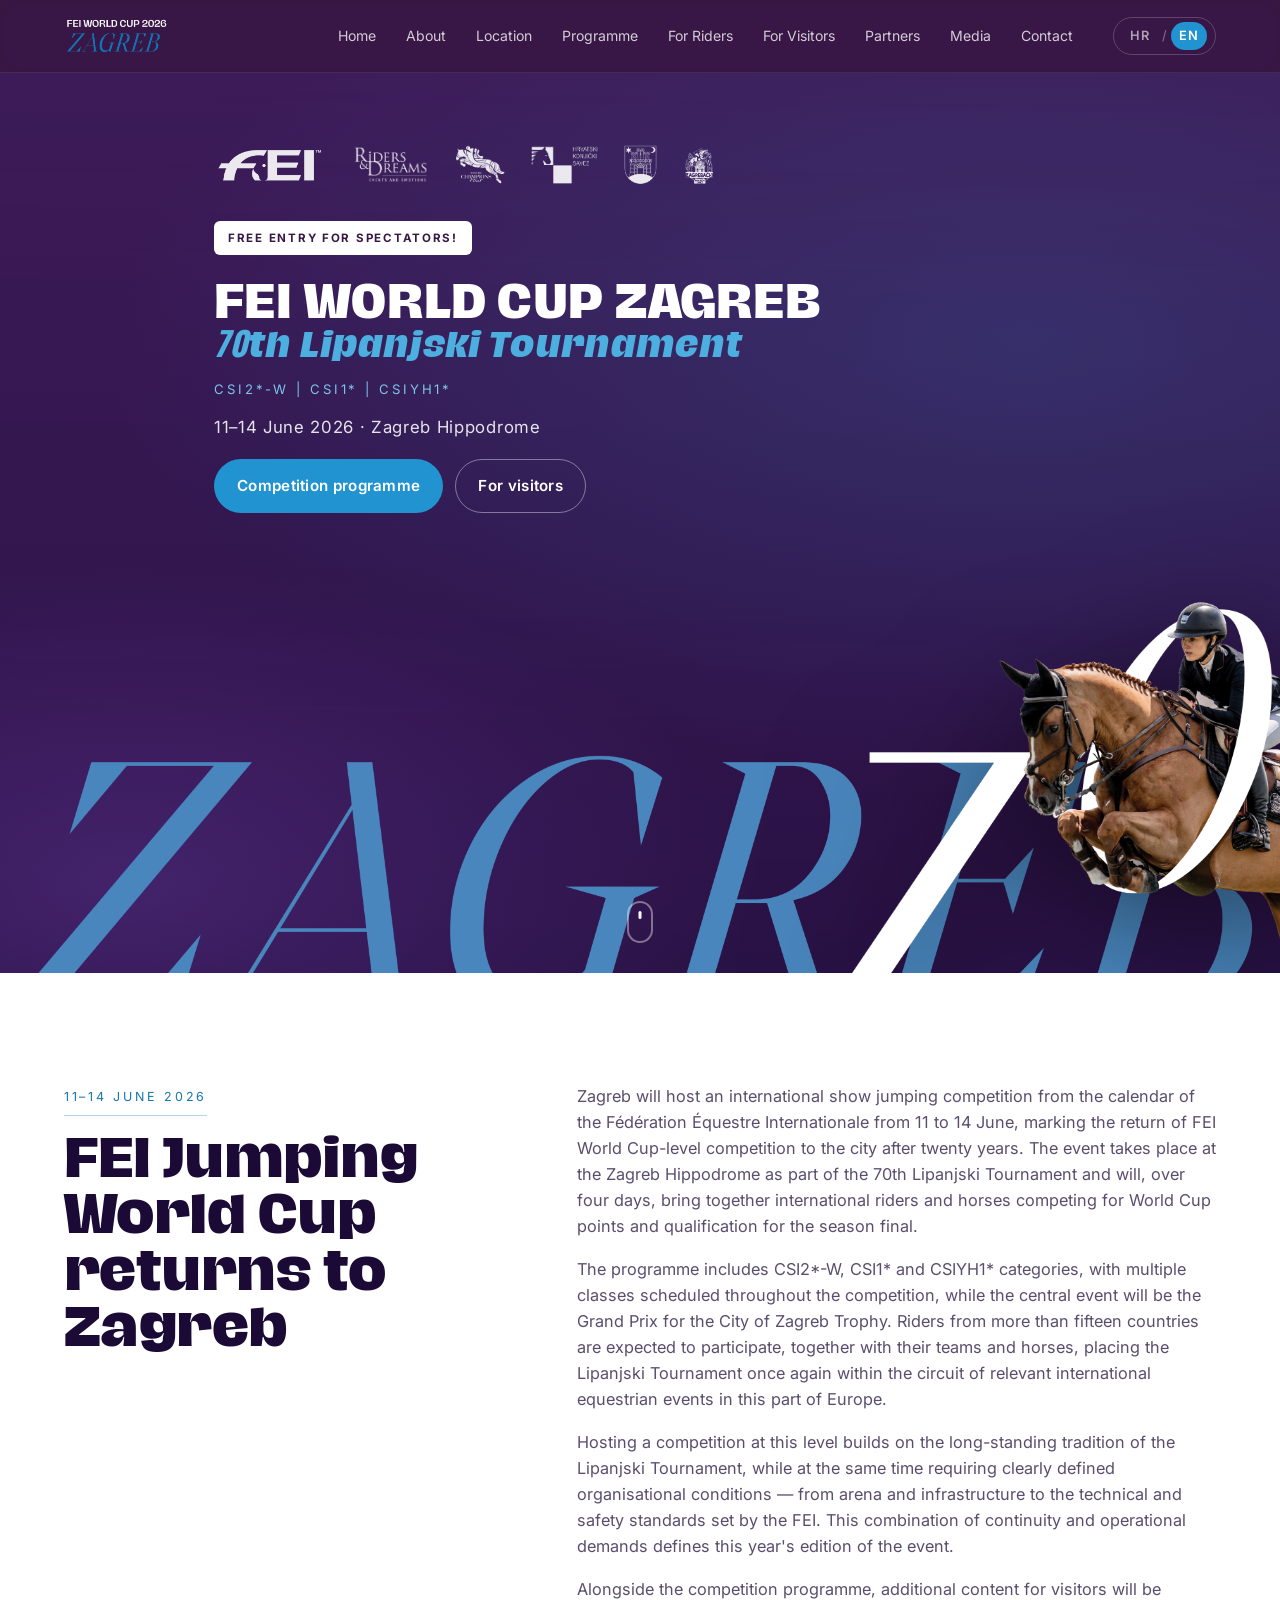
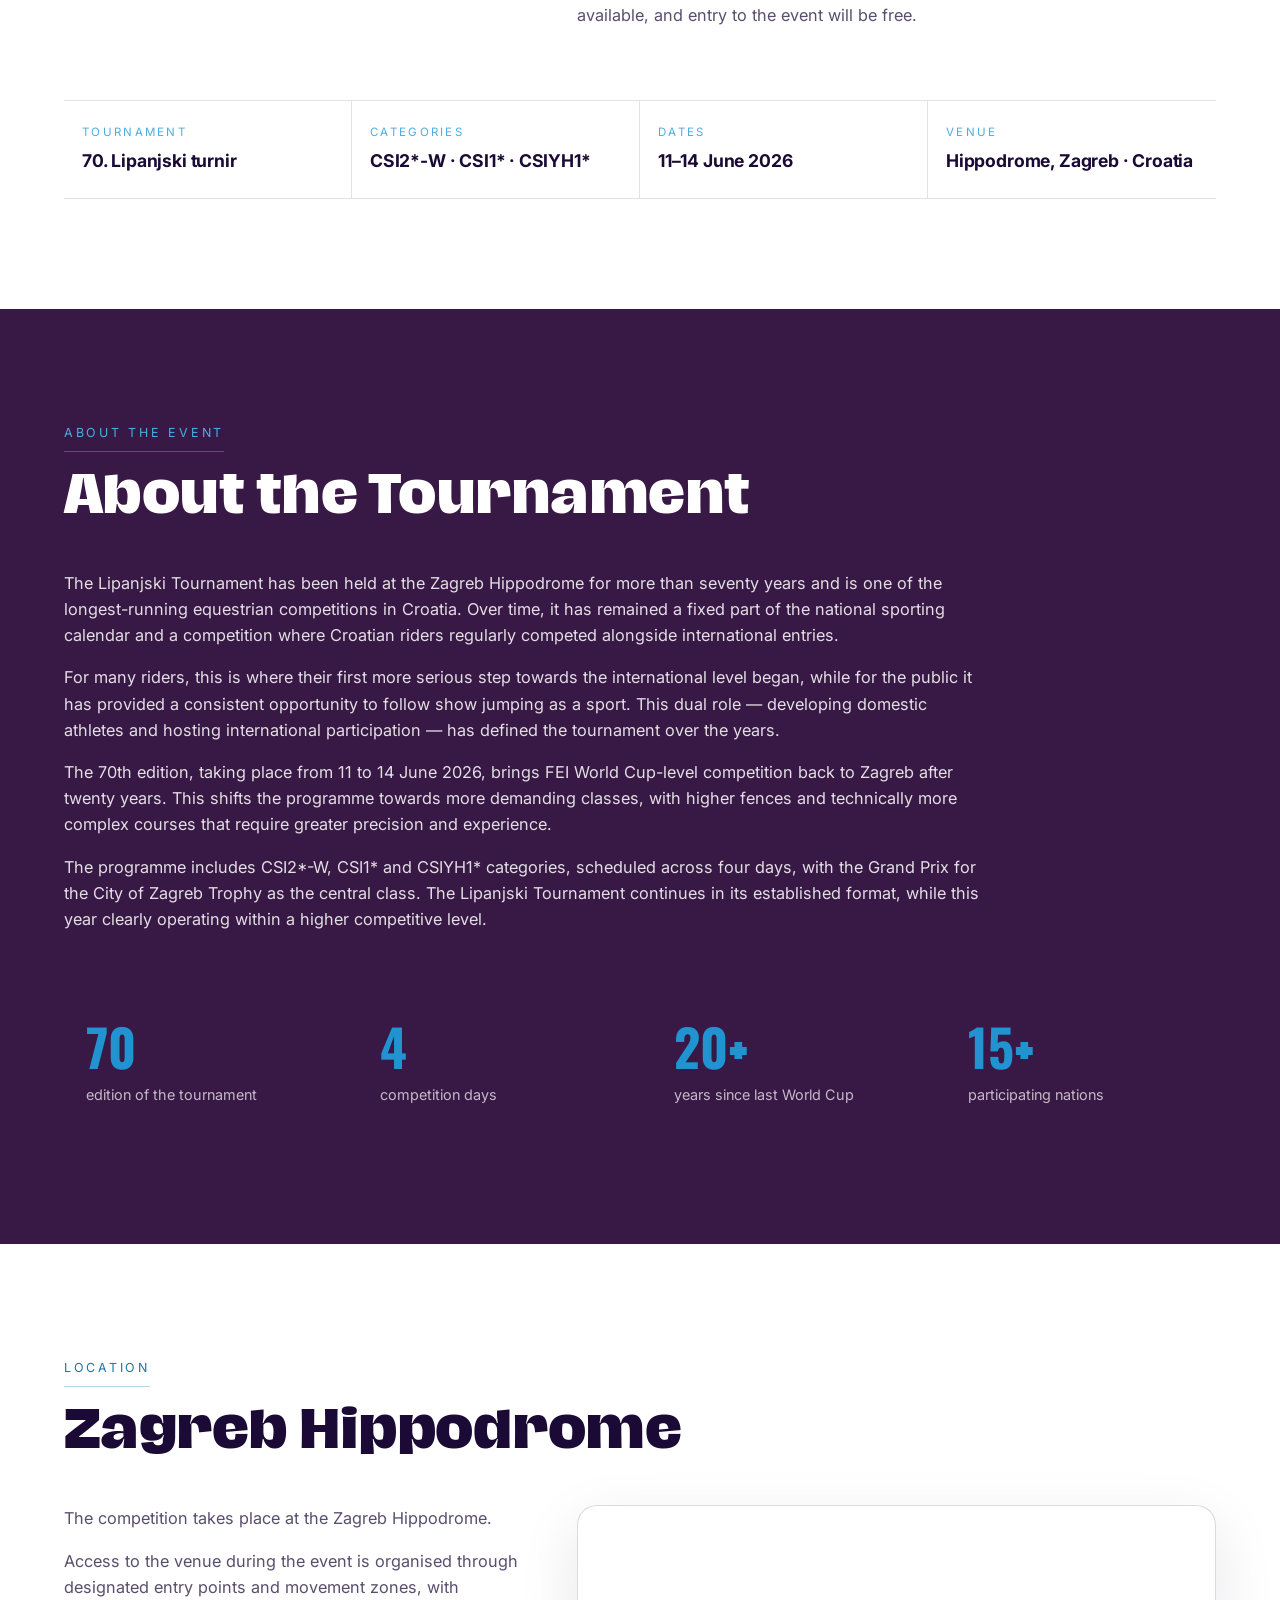
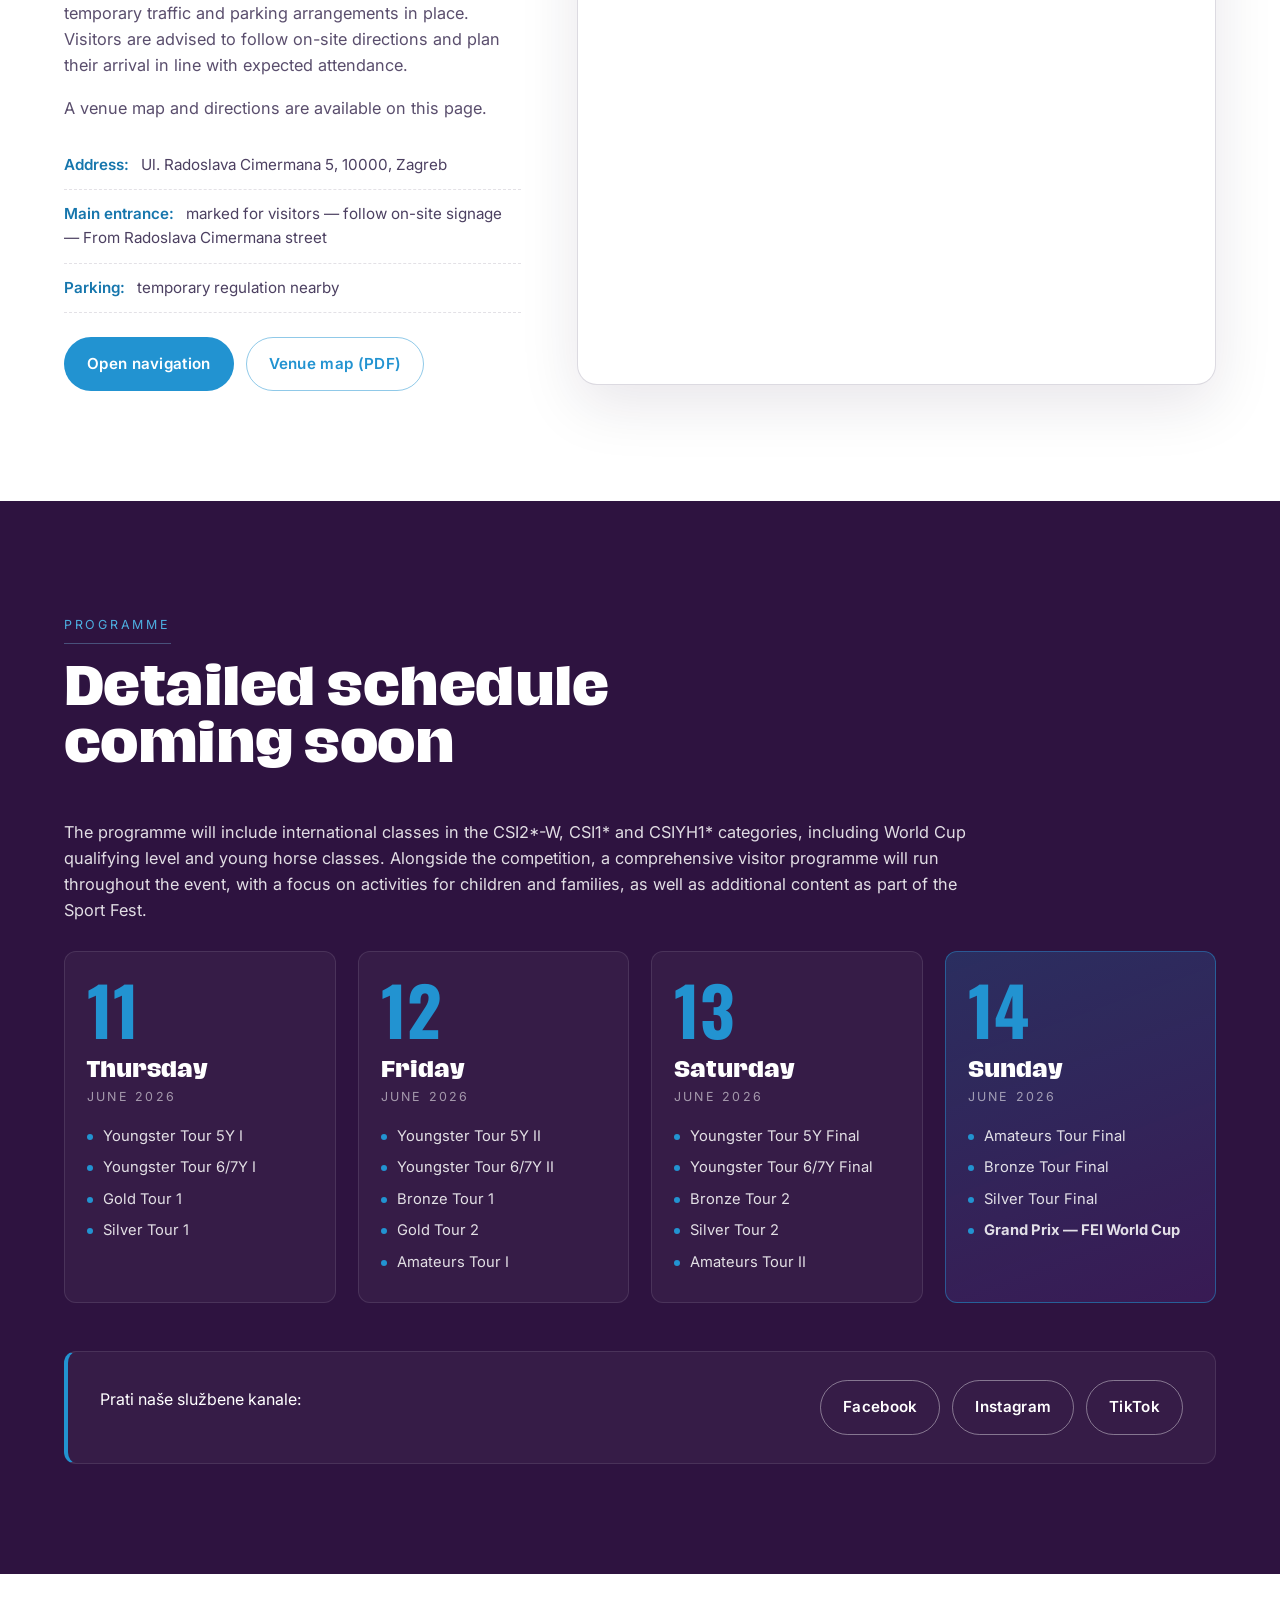
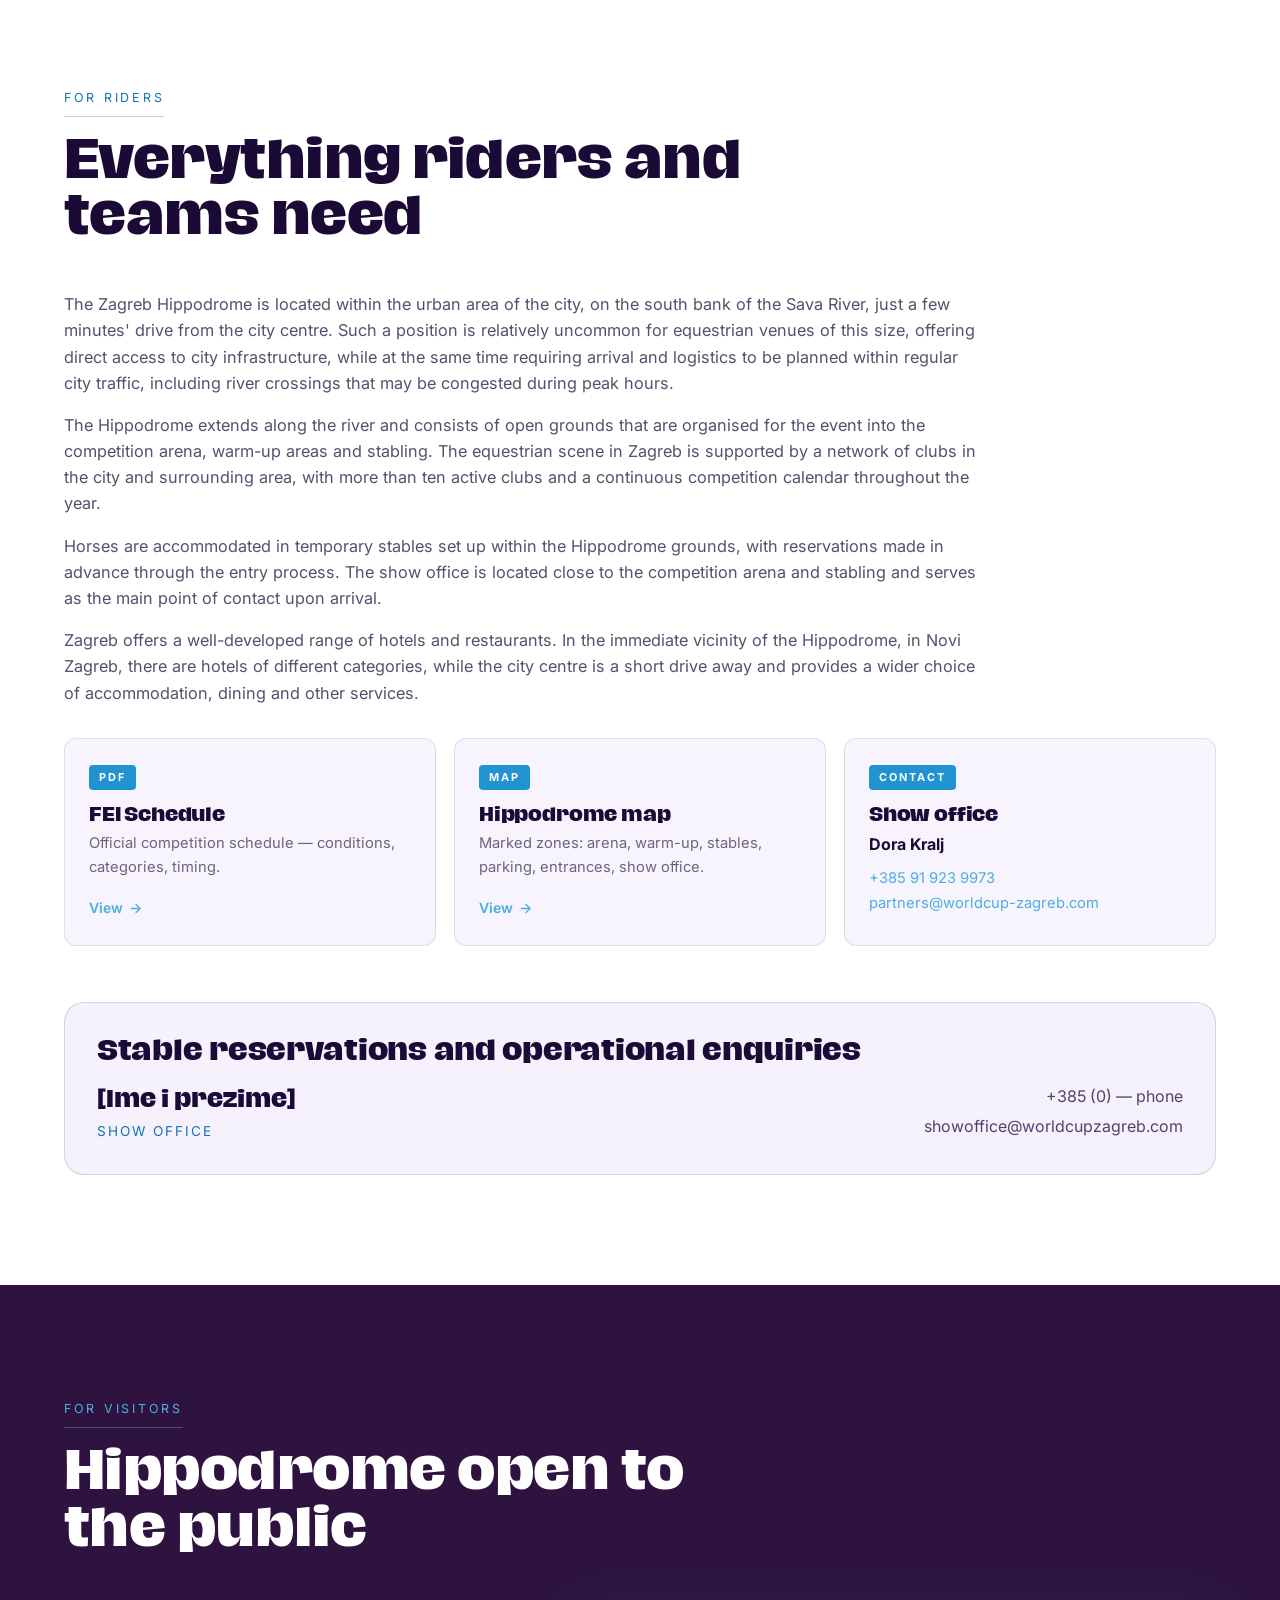
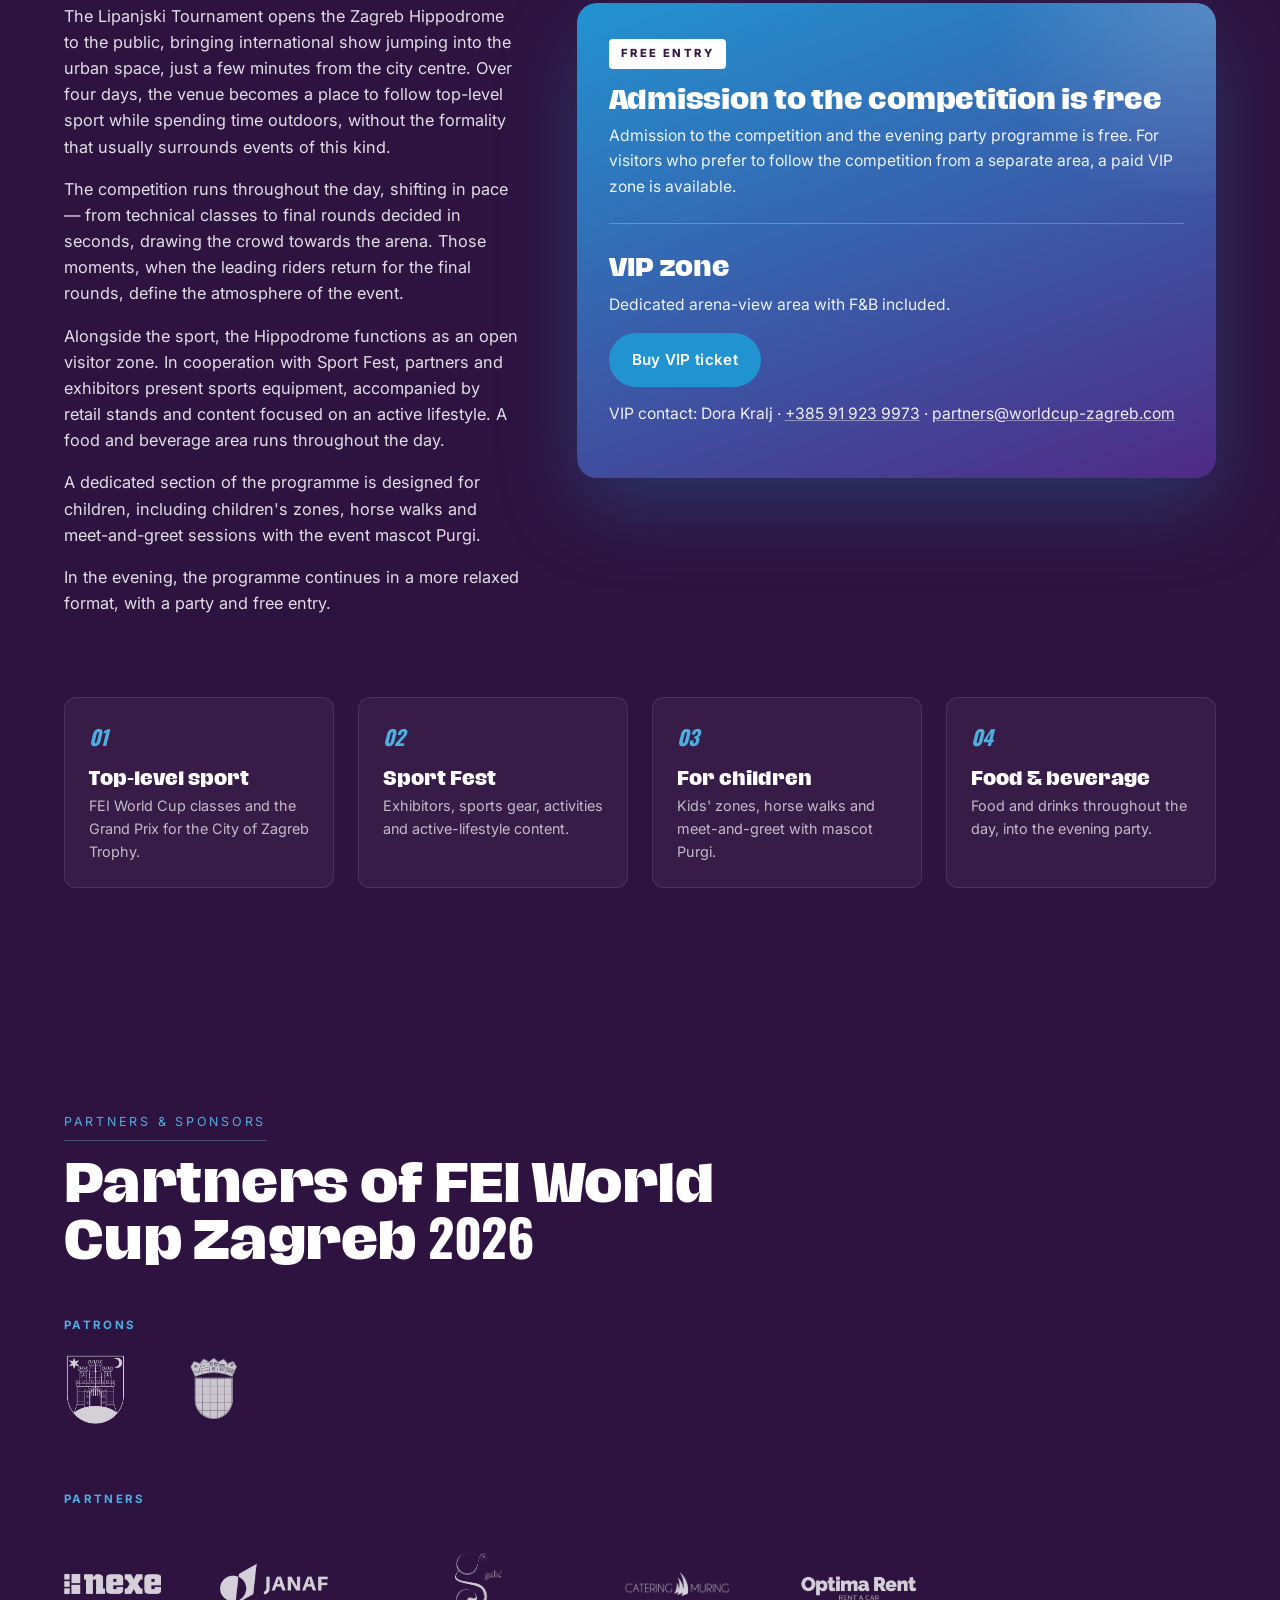
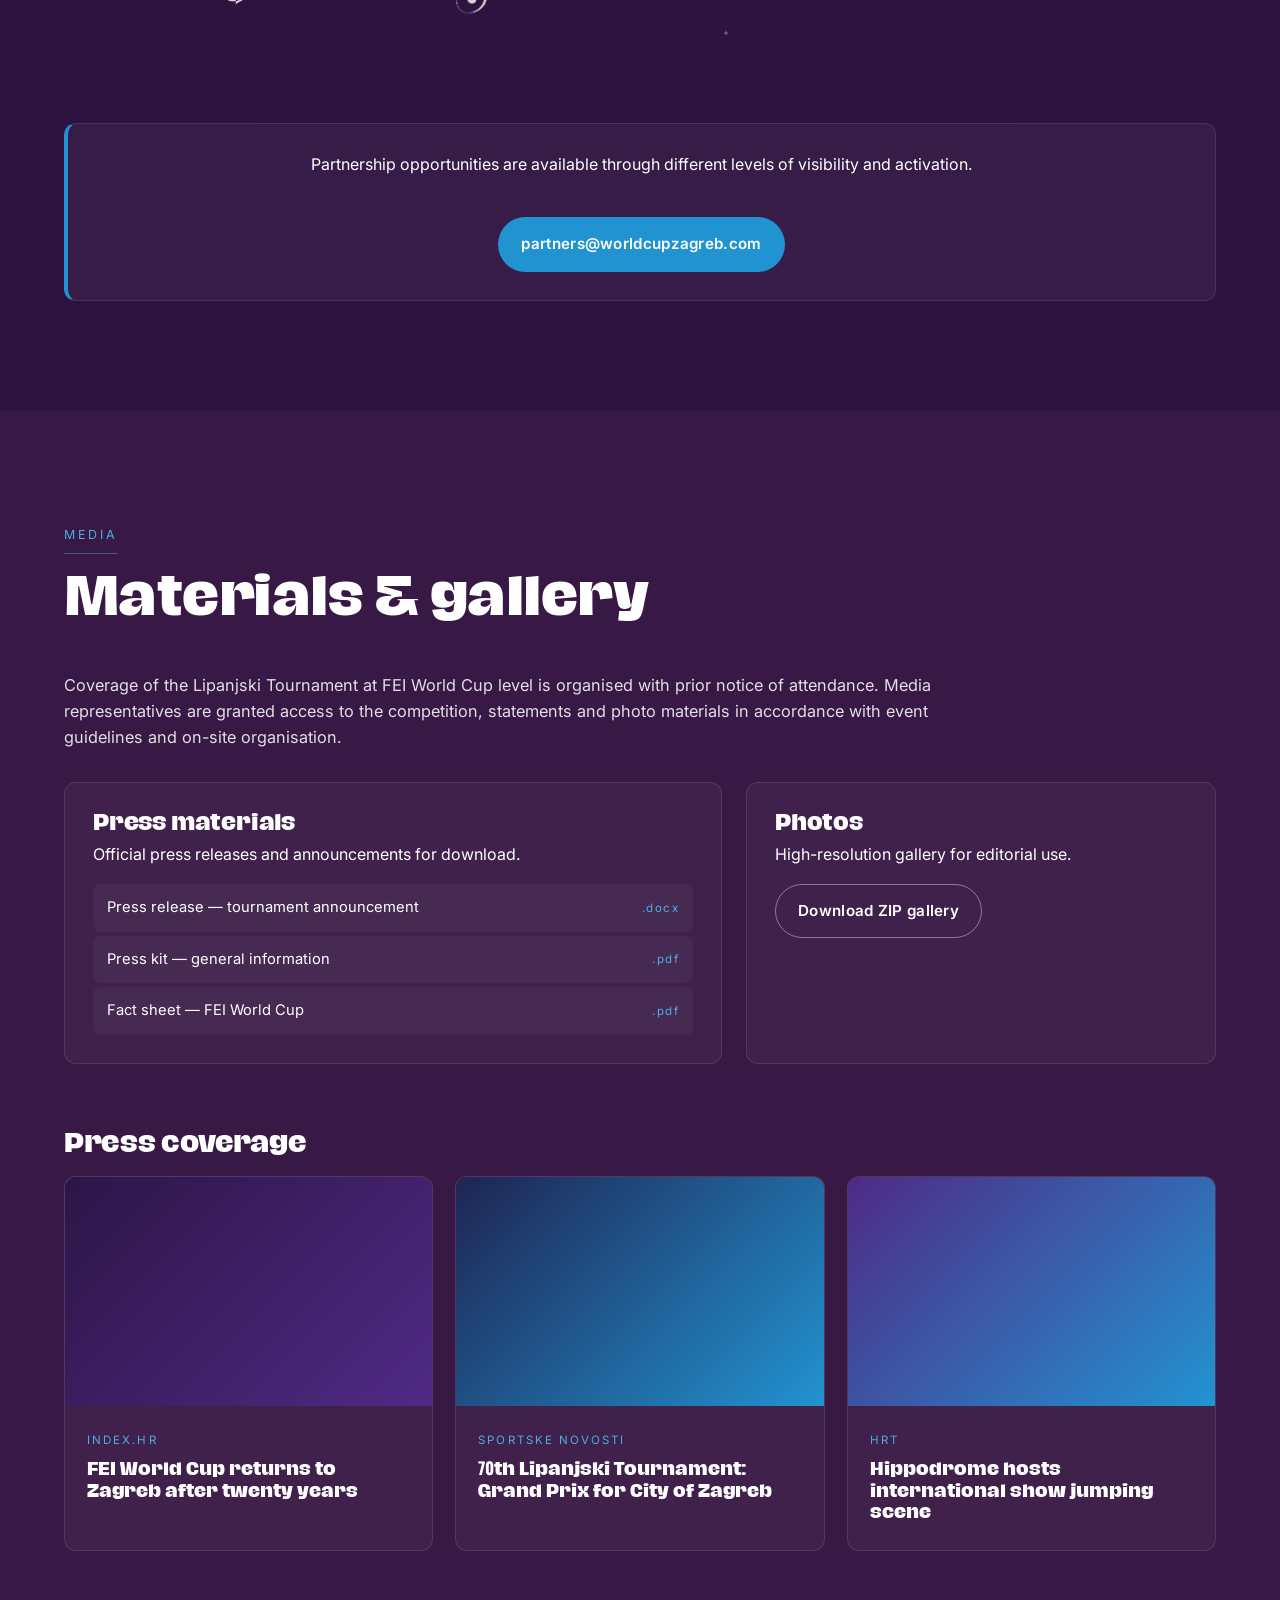
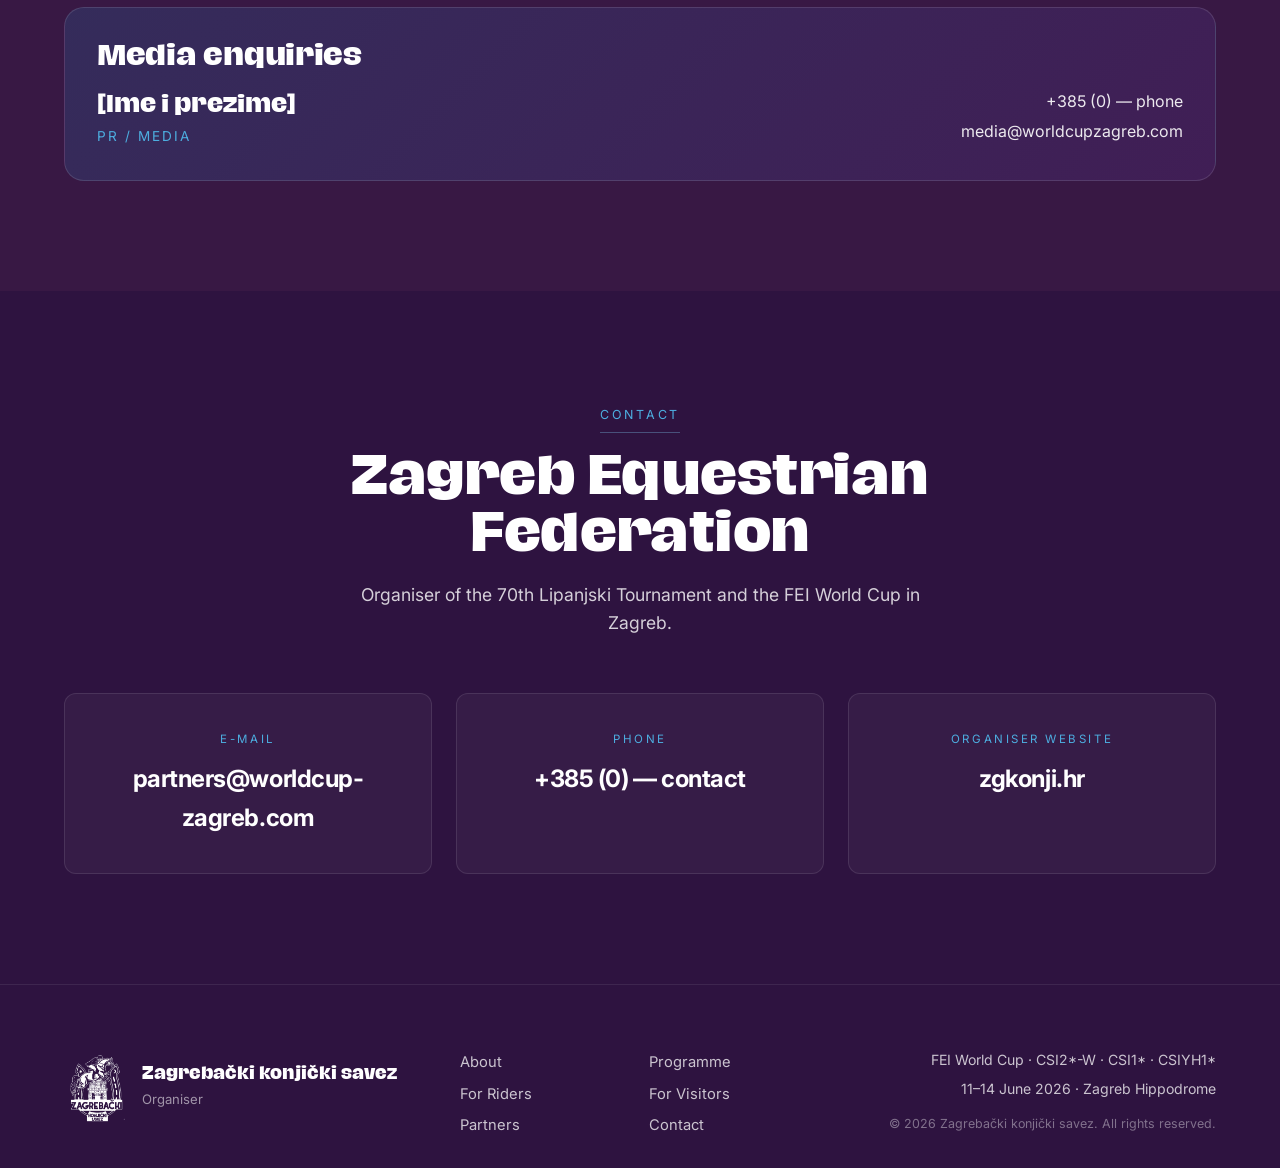
==== commit 742150e3: "Add ZKS logo to hero, remove FEI World Cup prefix from categories eyebrow Co-Authored-By: Claude Son" ====
--- a/web/index.html
+++ b/web/index.html
@@ -958,6 +958,7 @@
       <img src="assets/img/danube-logo.png" alt="Danube Champions Tour" />
       <img src="assets/img/hks-logo.png" alt="HKS" />
       <img src="assets/img/zagreb-logo.png" alt="Zagreb" />
+      <img src="assets/img/zks-logo-neg.png" alt="Zagrebački konjički savez" />
     </div>
 
     <div class="hero-badges">
@@ -967,7 +968,7 @@
       <span class="hero-title-v2-top">FEI WORLD CUP ZAGREB</span>
       <span class="hero-title-v2-sub" data-i18n="hero.tournament">70. Lipanjski turnir</span>
     </h1>
-    <p class="hero-eyebrow" data-i18n="hero.eyebrow">FEI WORLD CUP · CSI2*-W | CSI1* | CSIYH1*</p>
+    <p class="hero-eyebrow" data-i18n="hero.eyebrow">CSI2*-W | CSI1* | CSIYH1*</p>
     <p class="hero-date" data-i18n="hero.date">11.–14. lipnja 2026.  ·  Hipodrom Zagreb</p>
     <div class="hero-ctas">
       <a class="btn btn-primary" href="#programme" data-i18n="hero.ctaProgramme">Program natjecanja</a>
@@ -1439,7 +1440,7 @@
   const i18n = {
     hr: {
       'nav.home':'Naslovnica','nav.about':'O natjecanju','nav.location':'Lokacija','nav.programme':'Program','nav.riders':'Za natjecatelje','nav.visitors':'Za posjetitelje','nav.sponsors':'Partneri','nav.media':'Mediji','nav.contact':'Kontakt',
-      'hero.freeEntry':'SLOBODAN ULAZ ZA POSJETITELJE','hero.eyebrow':'FEI WORLD CUP · CSI2*-W | CSI1* | CSIYH1*','hero.tournament':'70. Lipanjski turnir','hero.date':'11.–14. lipnja 2026.  ·  Hipodrom Zagreb','hero.lead':'FEI World Cup u preponskom jahanju vraća se u Zagreb nakon dvadeset godina. Četiri dana međunarodnih utakmica, otvoren za publiku.','hero.ctaProgramme':'Program natjecanja','hero.ctaVisitors':'Za posjetitelje',
+      'hero.freeEntry':'SLOBODAN ULAZ ZA POSJETITELJE','hero.eyebrow':'CSI2*-W | CSI1* | CSIYH1*','hero.tournament':'70. Lipanjski turnir','hero.date':'11.–14. lipnja 2026.  ·  Hipodrom Zagreb','hero.lead':'FEI World Cup u preponskom jahanju vraća se u Zagreb nakon dvadeset godina. Četiri dana međunarodnih utakmica, otvoren za publiku.','hero.ctaProgramme':'Program natjecanja','hero.ctaVisitors':'Za posjetitelje',
       'intro.eyebrow':'11.–14. lipnja 2026.','intro.title':'FEI World Cup u preponskom jahanju vraća se u Zagreb','intro.p1':'Zagreb će od 11. do 14. lipnja ponovno biti domaćin međunarodnog preponskog natjecanja iz kalendara Fédération Équestre Internationale, čime se nakon dvadeset godina u grad vraća razina FEI World Cupa. Natjecanje se održava na zagrebačkom Hipodromu u sklopu 70. Lipanjskog turnira i tijekom četiri dana okuplja međunarodnu konkurenciju jahača i konja koji u Zagrebu osvajaju bodove za ukupni poredak i plasman u završnicu sezone.','intro.p2':'Program uključuje kategorije CSI2*-W, CSI1* i CSIYH1*, raspoređene kroz više natjecateljskih dana, dok je središnji događaj Grand Prix utakmica za Pehar Grada Zagreba. Očekuje se dolazak natjecatelja iz više od petnaest zemalja, zajedno s njihovim timovima i konjima, što Lipanjski turnir ponovno pozicionira među relevantna međunarodna konjička događanja u ovom dijelu Europe.','intro.p3':'Održavanje natjecanja ove razine nadovezuje se na dugu tradiciju Lipanjskog turnira, jednog od najstarijih konjičkih natjecanja u Hrvatskoj, ali istovremeno postavlja i jasne organizacijske zahtjeve — od infrastrukture i uvjeta na terenu do provedbe tehničkih i sigurnosnih standarda koje propisuje FEI. Upravo ta kombinacija kontinuiteta i zahtjevnosti definira ovogodišnje izdanje turnira.','intro.p4':'Uz sportski program, događanje uključuje i sadržaje za posjetitelje, a ulaz na natjecanje bit će besplatan.',
       'facts.tournament':'Turnir','facts.categories':'Kategorije','facts.dates':'Termin','facts.datesValue':'11.–14. lipnja 2026.','facts.venue':'Lokacija','facts.venueValue':'Hipodrom, Zagreb · Hrvatska',
       'about.eyebrow':'O natjecanju','about.title':'O Lipanjskom turniru','about.p1':'Lipanjski turnir održava se na zagrebačkom Hipodromu više od sedam desetljeća i jedno je od najdugovječnijih konjičkih natjecanja u Hrvatskoj. Kroz to vrijeme bio je stalni dio domaćeg sportskog kalendara i mjesto na kojem su domaći jahači redovito nastupali uz međunarodnu konkurenciju.','about.p2':'Za mnoge jahače upravo je ovdje počinjao prvi ozbiljniji iskorak prema međunarodnoj sceni, dok je publici omogućavao kontinuirano praćenje preponskog jahanja. Ta dvostruka uloga — razvoj domaćih sportaša i prisutnost stranih natjecatelja — određivala je turnir kroz godine.','about.p3':'Sedamdeseto izdanje, koje se održava od 11. do 14. lipnja 2026., vraća u Zagreb FEI World Cup razinu natjecanja nakon dvadeset godina. Time se program turnira pomiče prema zahtjevnijim utakmicama, s višim parkurima i tehnički složenijim postavama koje traže veću preciznost i iskustvo.','about.p4':'Program uključuje kategorije CSI2*-W, CSI1* i CSIYH1*, raspoređene kroz četiri dana, dok je Grand Prix za Pehar Grada Zagreba središnja utakmica turnira. Lipanjski turnir se pritom nastavlja u svom prepoznatljivom formatu, ali ove godine jasno ulazi u okvir natjecanja više razine.','about.stat1':'izdanje turnira','about.stat2':'natjecateljska dana','about.stat3':'godina od zadnjeg World Cupa','about.stat4':'zemalja sudionica',
@@ -1456,7 +1457,7 @@
     },
     en: {
       'nav.home':'Home','nav.about':'About','nav.location':'Location','nav.programme':'Programme','nav.riders':'For Riders','nav.visitors':'For Visitors','nav.sponsors':'Partners','nav.media':'Media','nav.contact':'Contact',
-      'hero.freeEntry':'FREE ENTRY FOR SPECTATORS!','hero.eyebrow':'FEI WORLD CUP · CSI2*-W | CSI1* | CSIYH1*','hero.tournament':'70th Lipanjski Tournament','hero.date':'11–14 June 2026  ·  Zagreb Hippodrome','hero.lead':'FEI World Cup show jumping returns to Zagreb after twenty years. Four days of international classes, open to the public.','hero.ctaProgramme':'Competition programme','hero.ctaVisitors':'For visitors',
+      'hero.freeEntry':'FREE ENTRY FOR SPECTATORS!','hero.eyebrow':'CSI2*-W | CSI1* | CSIYH1*','hero.tournament':'70th Lipanjski Tournament','hero.date':'11–14 June 2026  ·  Zagreb Hippodrome','hero.lead':'FEI World Cup show jumping returns to Zagreb after twenty years. Four days of international classes, open to the public.','hero.ctaProgramme':'Competition programme','hero.ctaVisitors':'For visitors',
       'intro.eyebrow':'11–14 June 2026','intro.title':'FEI Jumping World Cup returns to Zagreb','intro.p1':'Zagreb will host an international show jumping competition from the calendar of the Fédération Équestre Internationale from 11 to 14 June, marking the return of FEI World Cup-level competition to the city after twenty years. The event takes place at the Zagreb Hippodrome as part of the 70th Lipanjski Tournament and will, over four days, bring together international riders and horses competing for World Cup points and qualification for the season final.','intro.p2':'The programme includes CSI2*-W, CSI1* and CSIYH1* categories, with multiple classes scheduled throughout the competition, while the central event will be the Grand Prix for the City of Zagreb Trophy. Riders from more than fifteen countries are expected to participate, together with their teams and horses, placing the Lipanjski Tournament once again within the circuit of relevant international equestrian events in this part of Europe.','intro.p3':'Hosting a competition at this level builds on the long-standing tradition of the Lipanjski Tournament, while at the same time requiring clearly defined organisational conditions — from arena and infrastructure to the technical and safety standards set by the FEI. This combination of continuity and operational demands defines this year\'s edition of the event.','intro.p4':'Alongside the competition programme, additional content for visitors will be available, and entry to the event will be free.',
       'facts.tournament':'Tournament','facts.categories':'Categories','facts.dates':'Dates','facts.datesValue':'11–14 June 2026','facts.venue':'Venue','facts.venueValue':'Hippodrome, Zagreb · Croatia',
       'about.eyebrow':'About the event','about.title':'About the Tournament','about.p1':'The Lipanjski Tournament has been held at the Zagreb Hippodrome for more than seventy years and is one of the longest-running equestrian competitions in Croatia. Over time, it has remained a fixed part of the national sporting calendar and a competition where Croatian riders regularly competed alongside international entries.','about.p2':'For many riders, this is where their first more serious step towards the international level began, while for the public it has provided a consistent opportunity to follow show jumping as a sport. This dual role — developing domestic athletes and hosting international participation — has defined the tournament over the years.','about.p3':'The 70th edition, taking place from 11 to 14 June 2026, brings FEI World Cup-level competition back to Zagreb after twenty years. This shifts the programme towards more demanding classes, with higher fences and technically more complex courses that require greater precision and experience.','about.p4':'The programme includes CSI2*-W, CSI1* and CSIYH1* categories, scheduled across four days, with the Grand Prix for the City of Zagreb Trophy as the central class. The Lipanjski Tournament continues in its established format, while this year clearly operating within a higher competitive level.','about.stat1':'edition of the tournament','about.stat2':'competition days','about.stat3':'years since last World Cup','about.stat4':'participating nations',
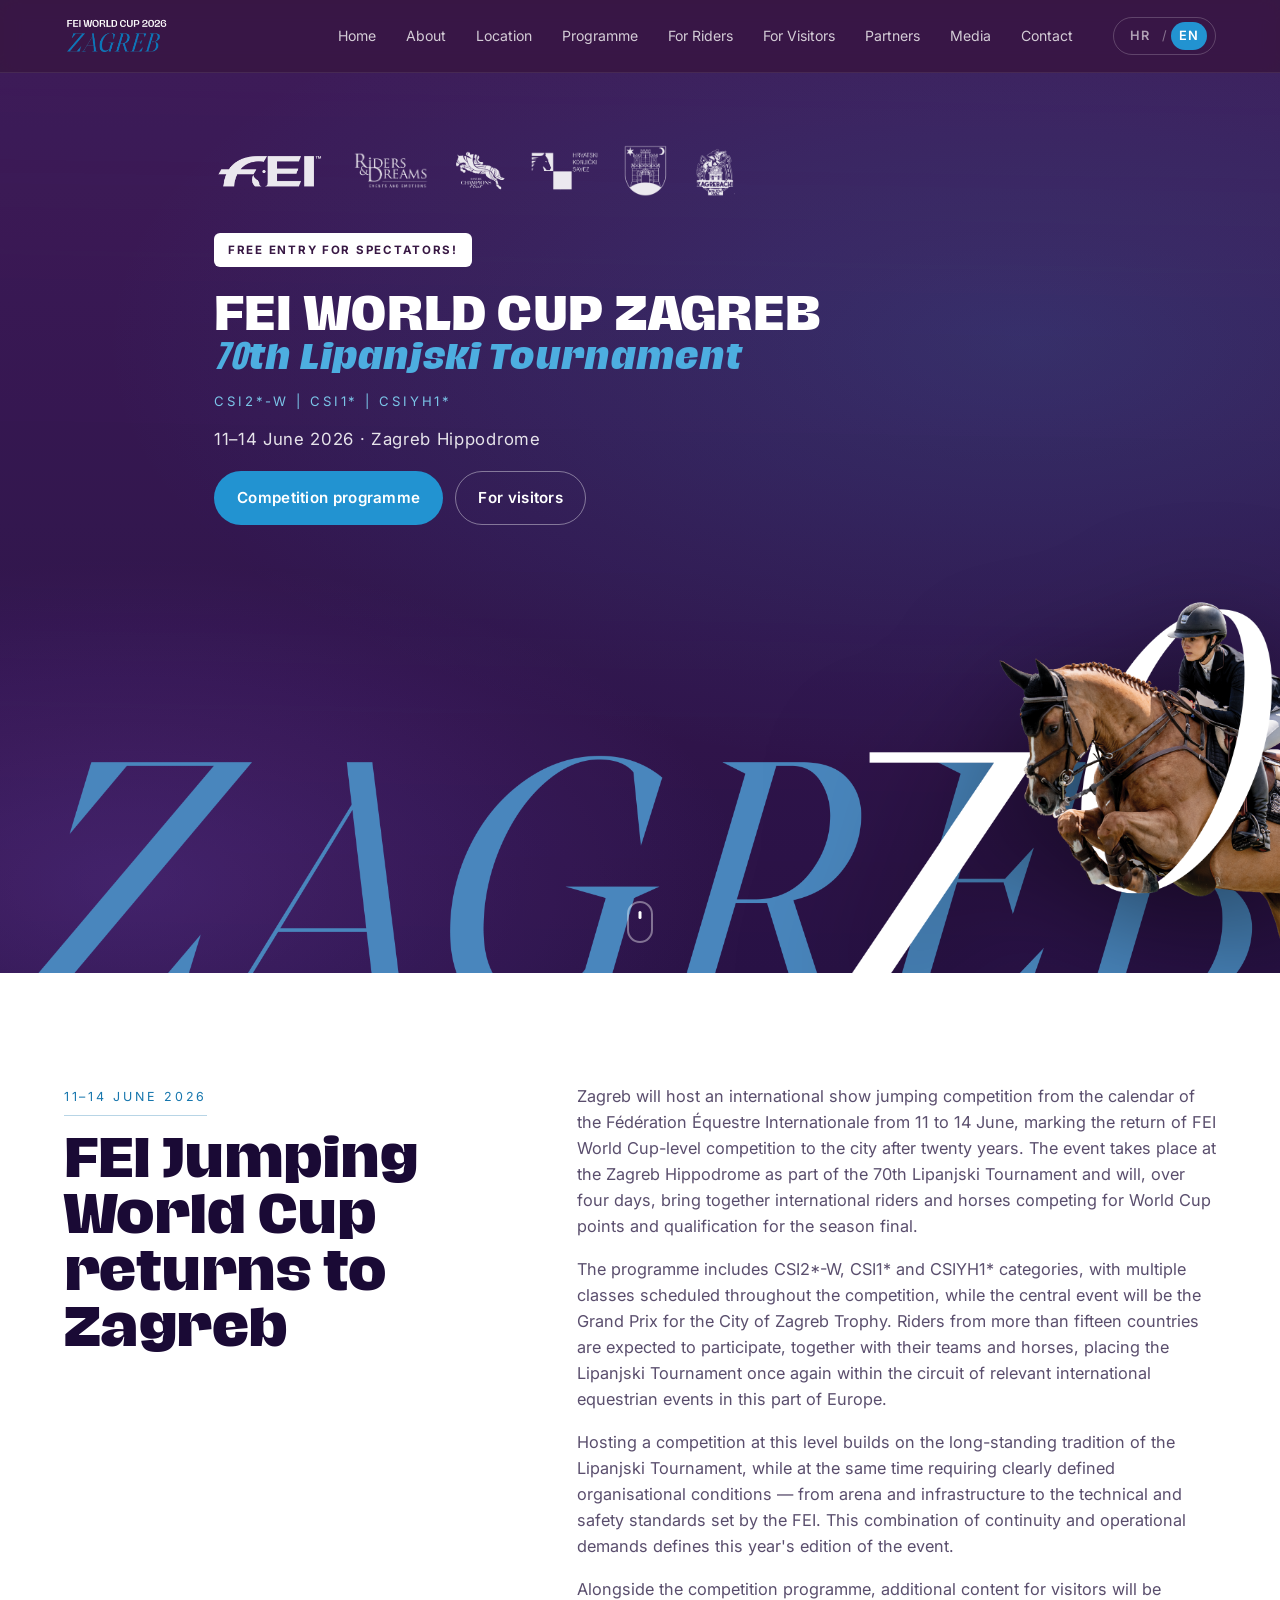
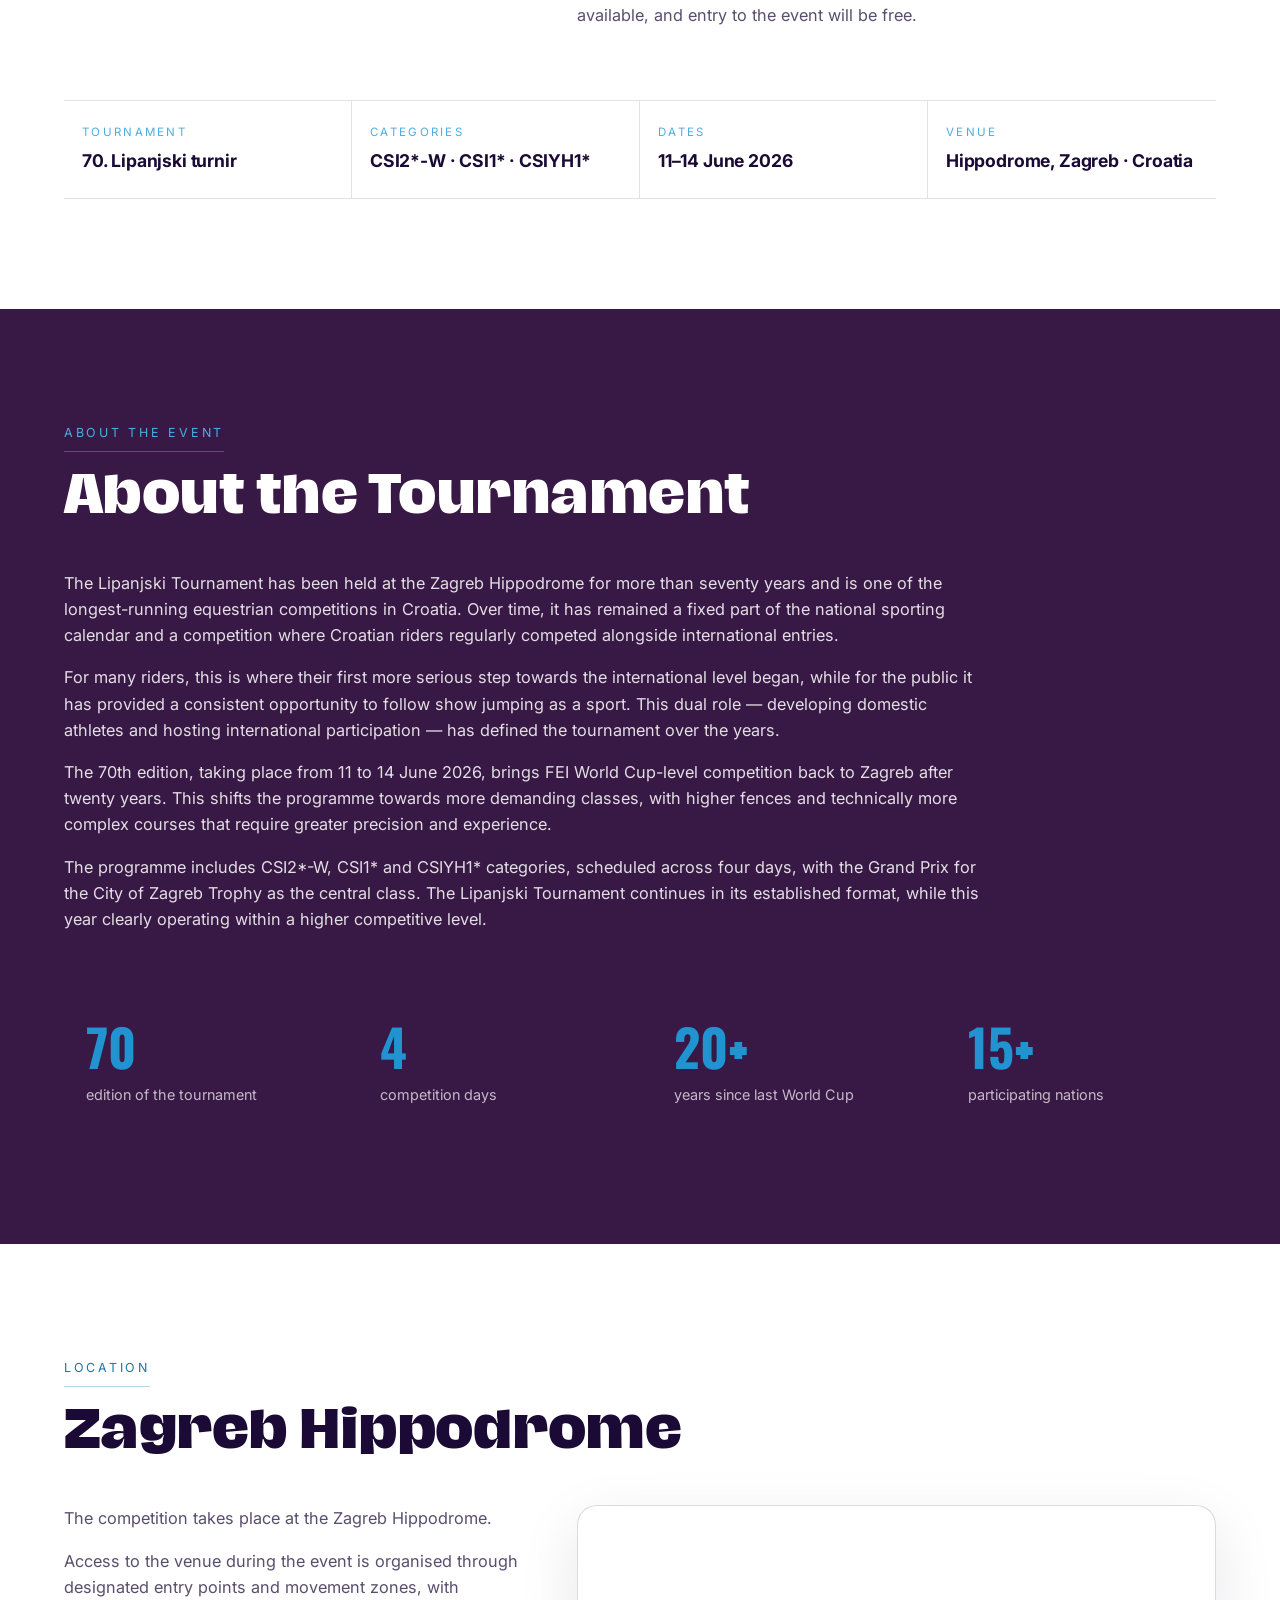
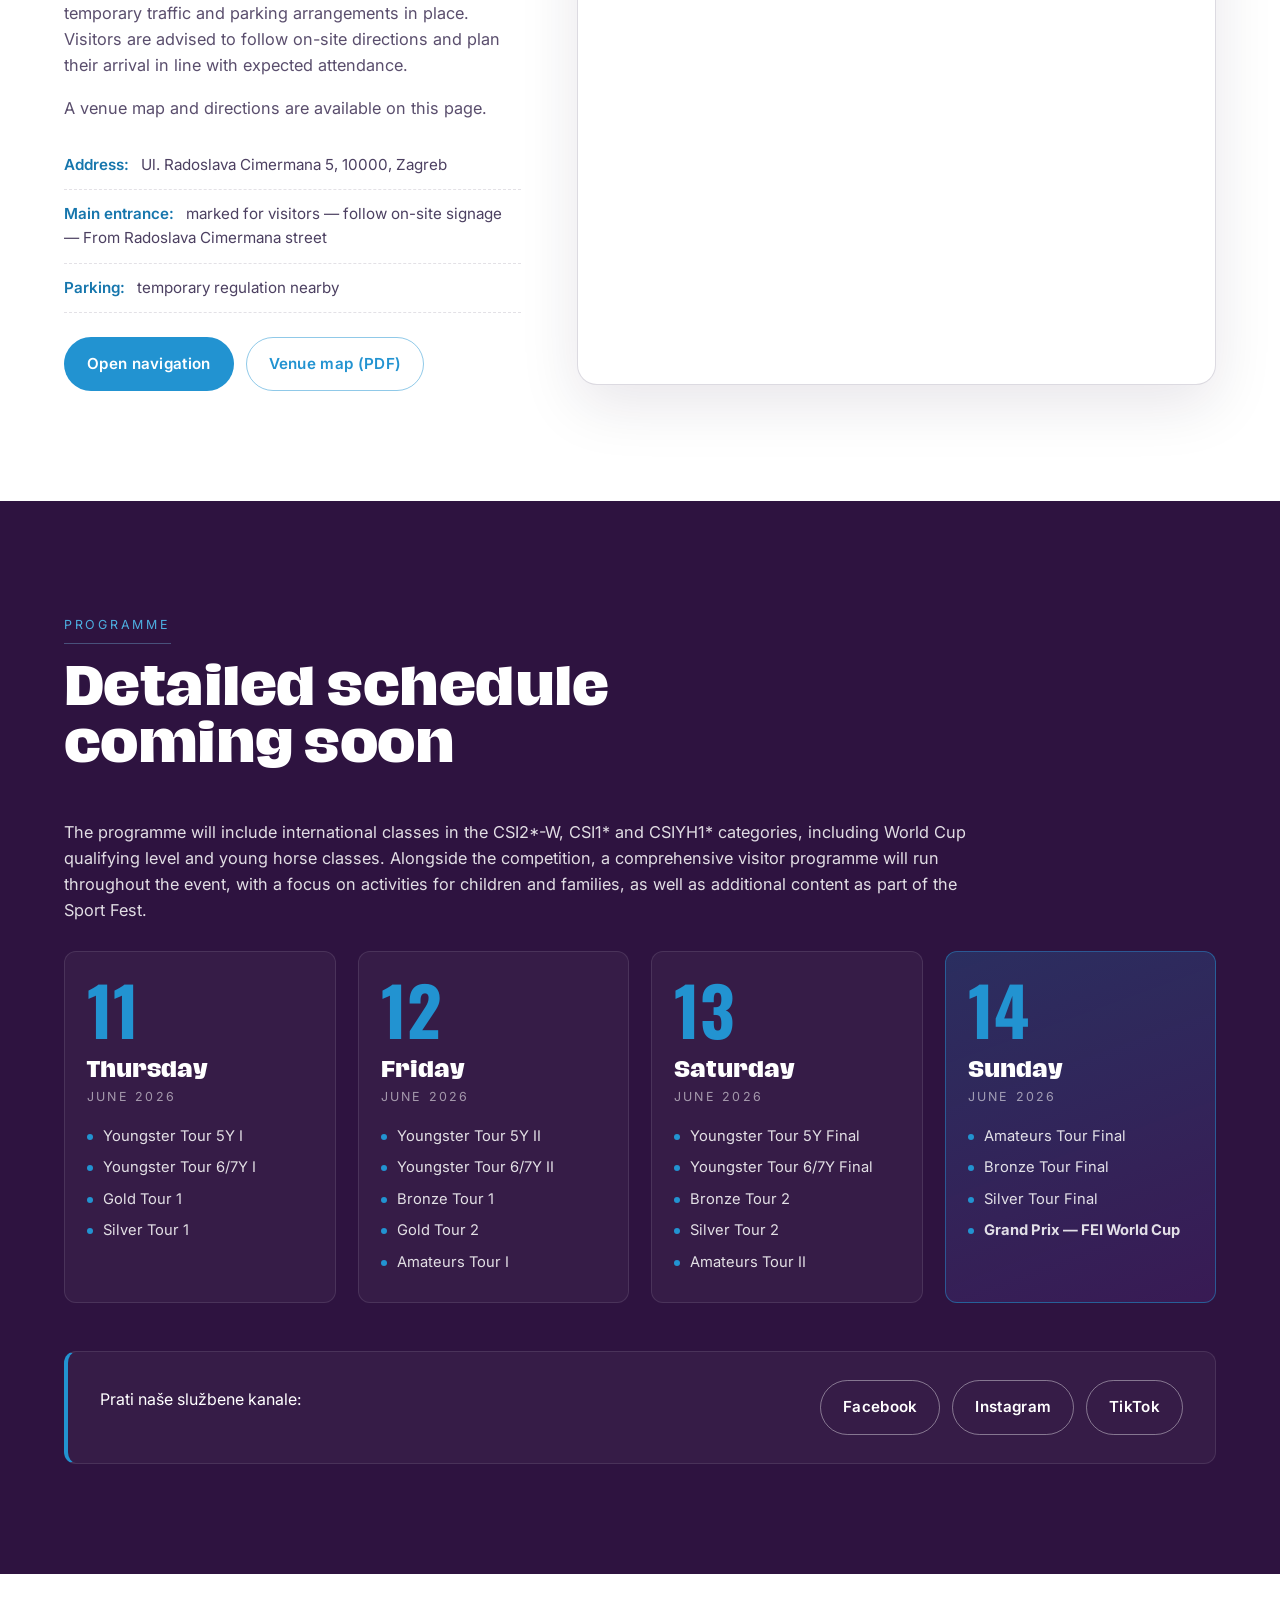
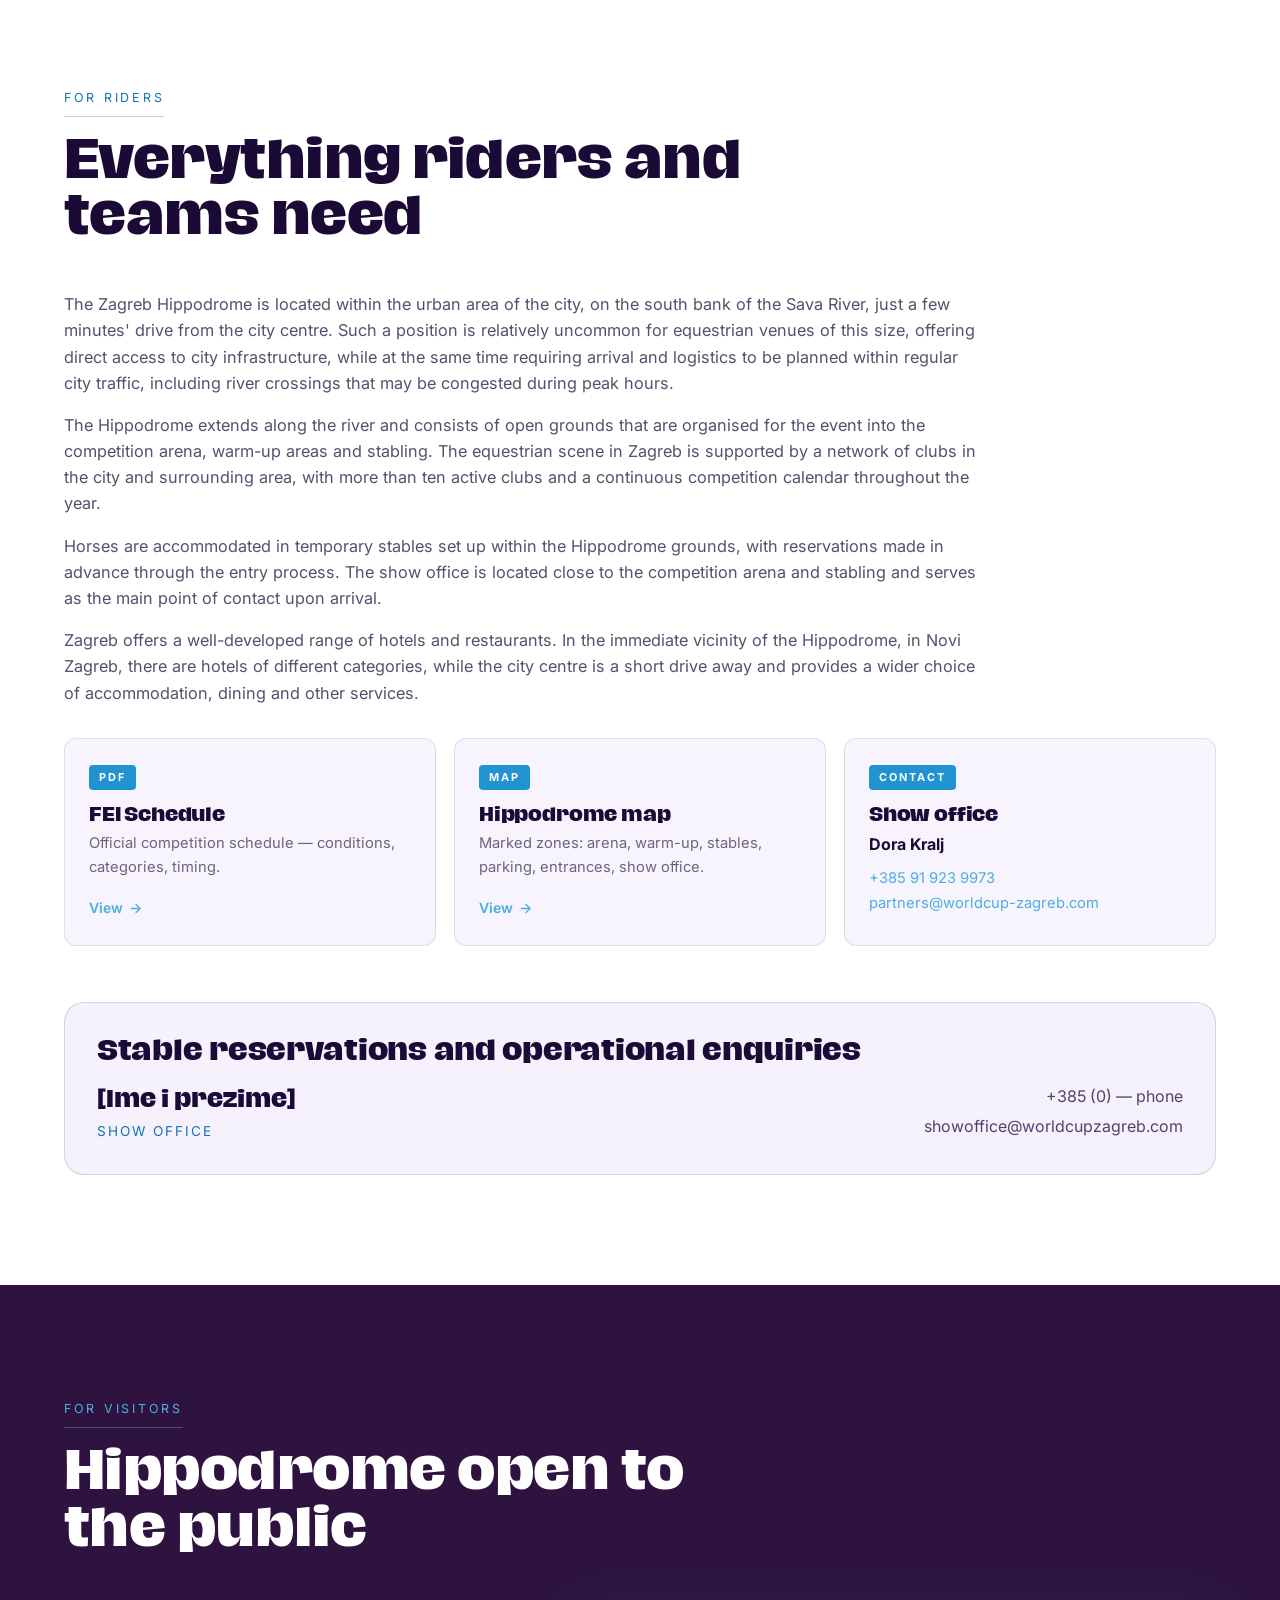
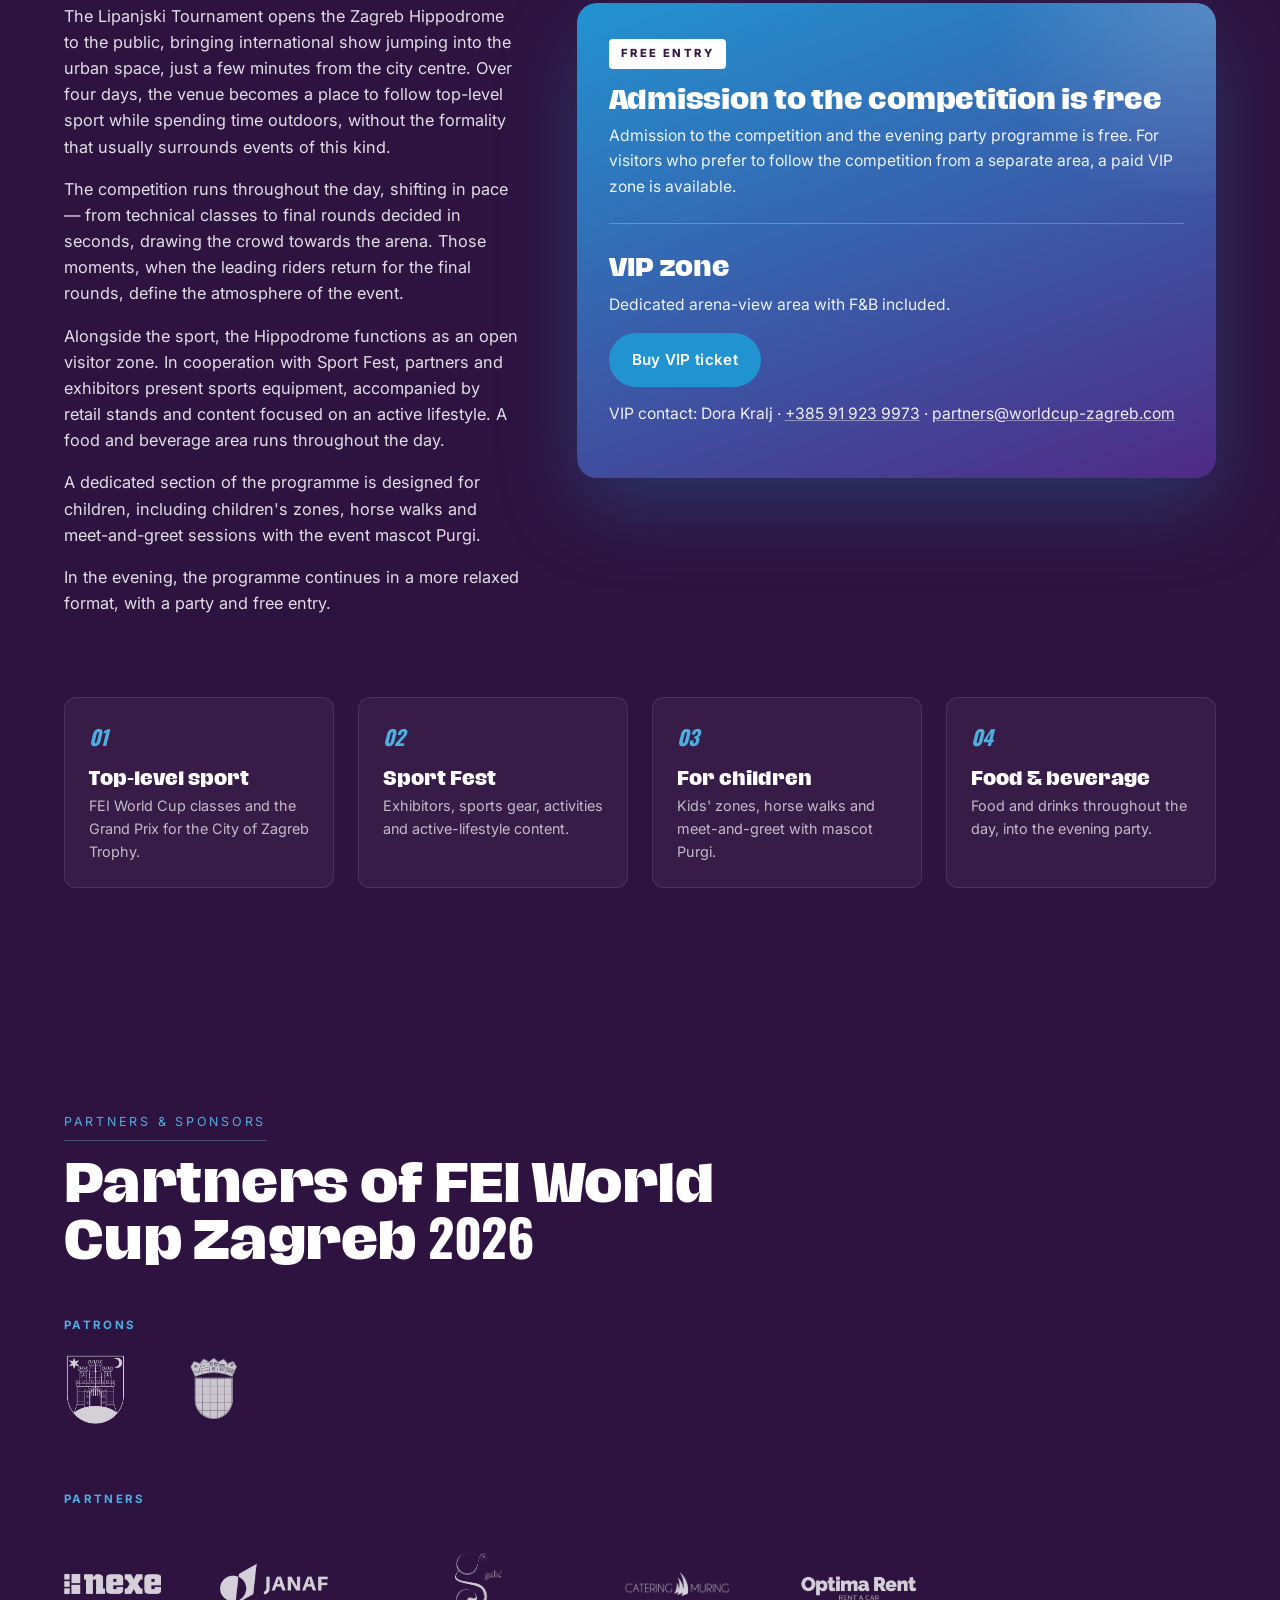
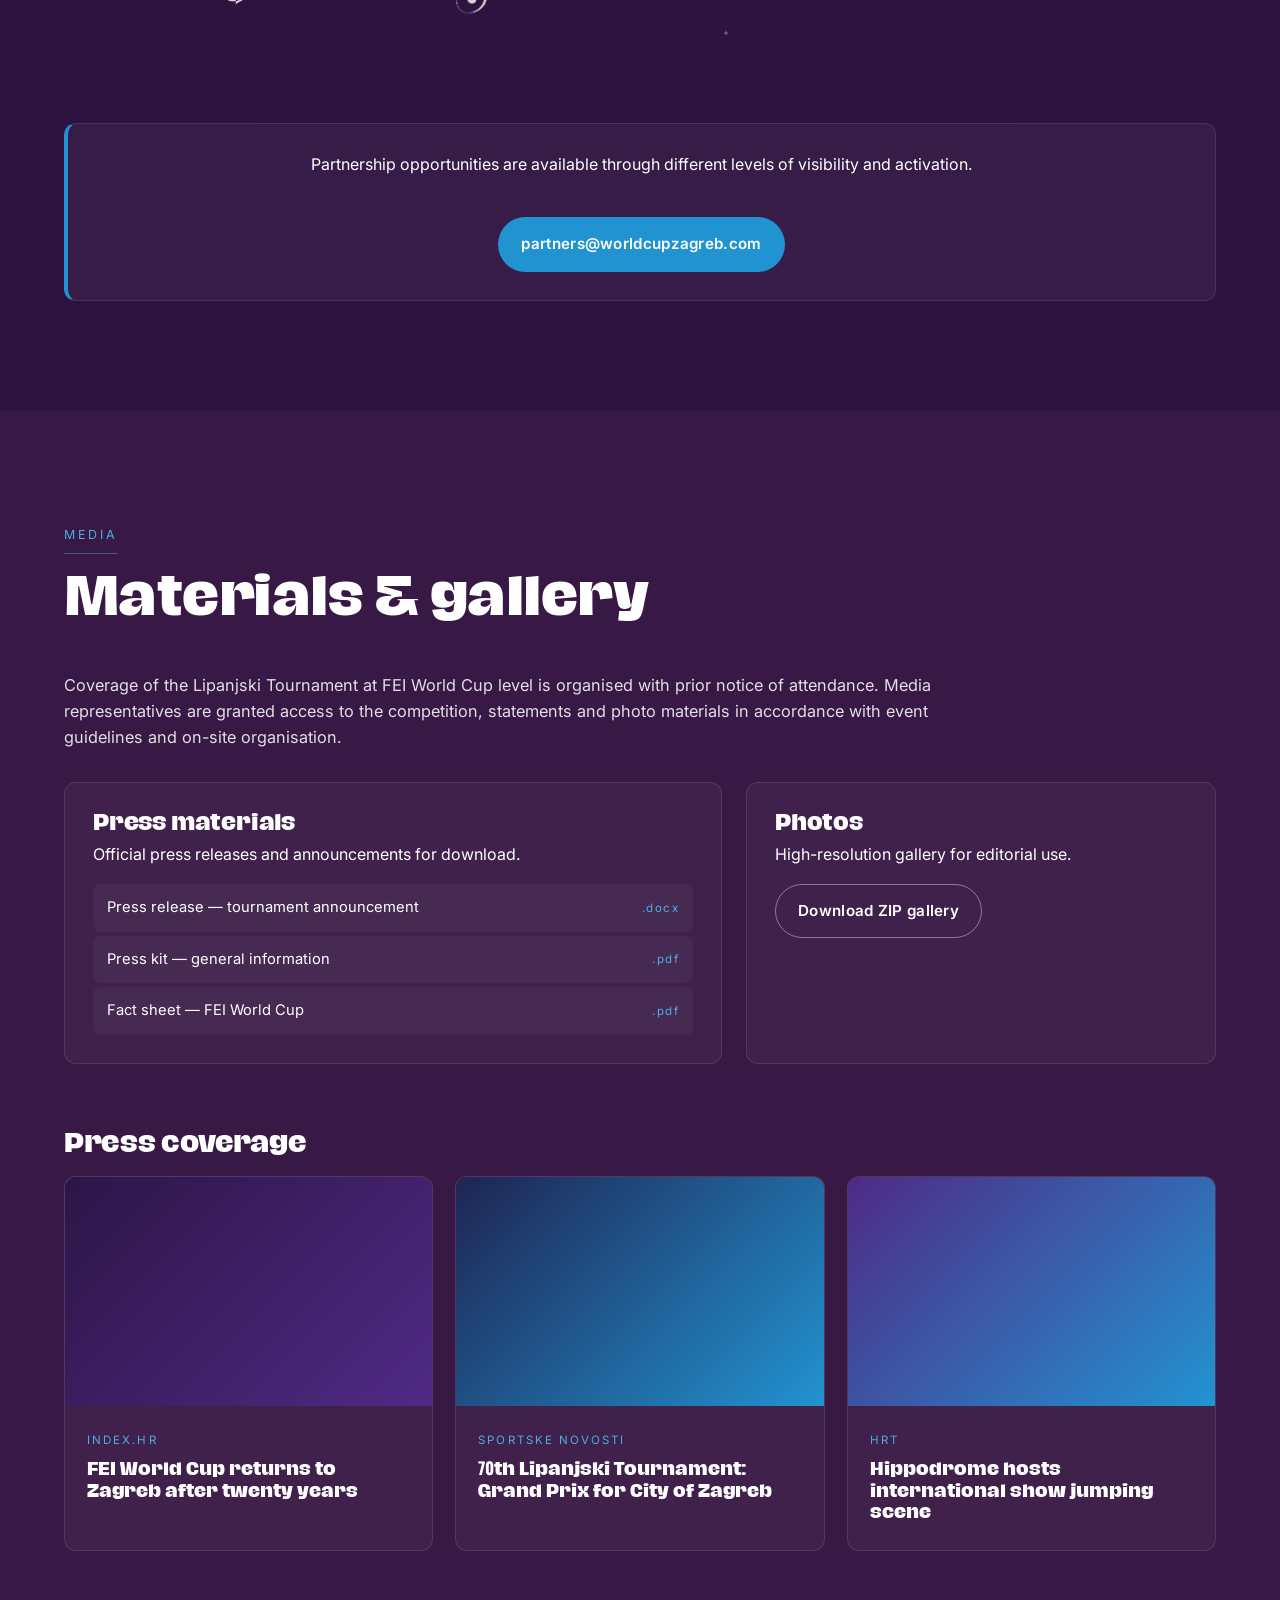
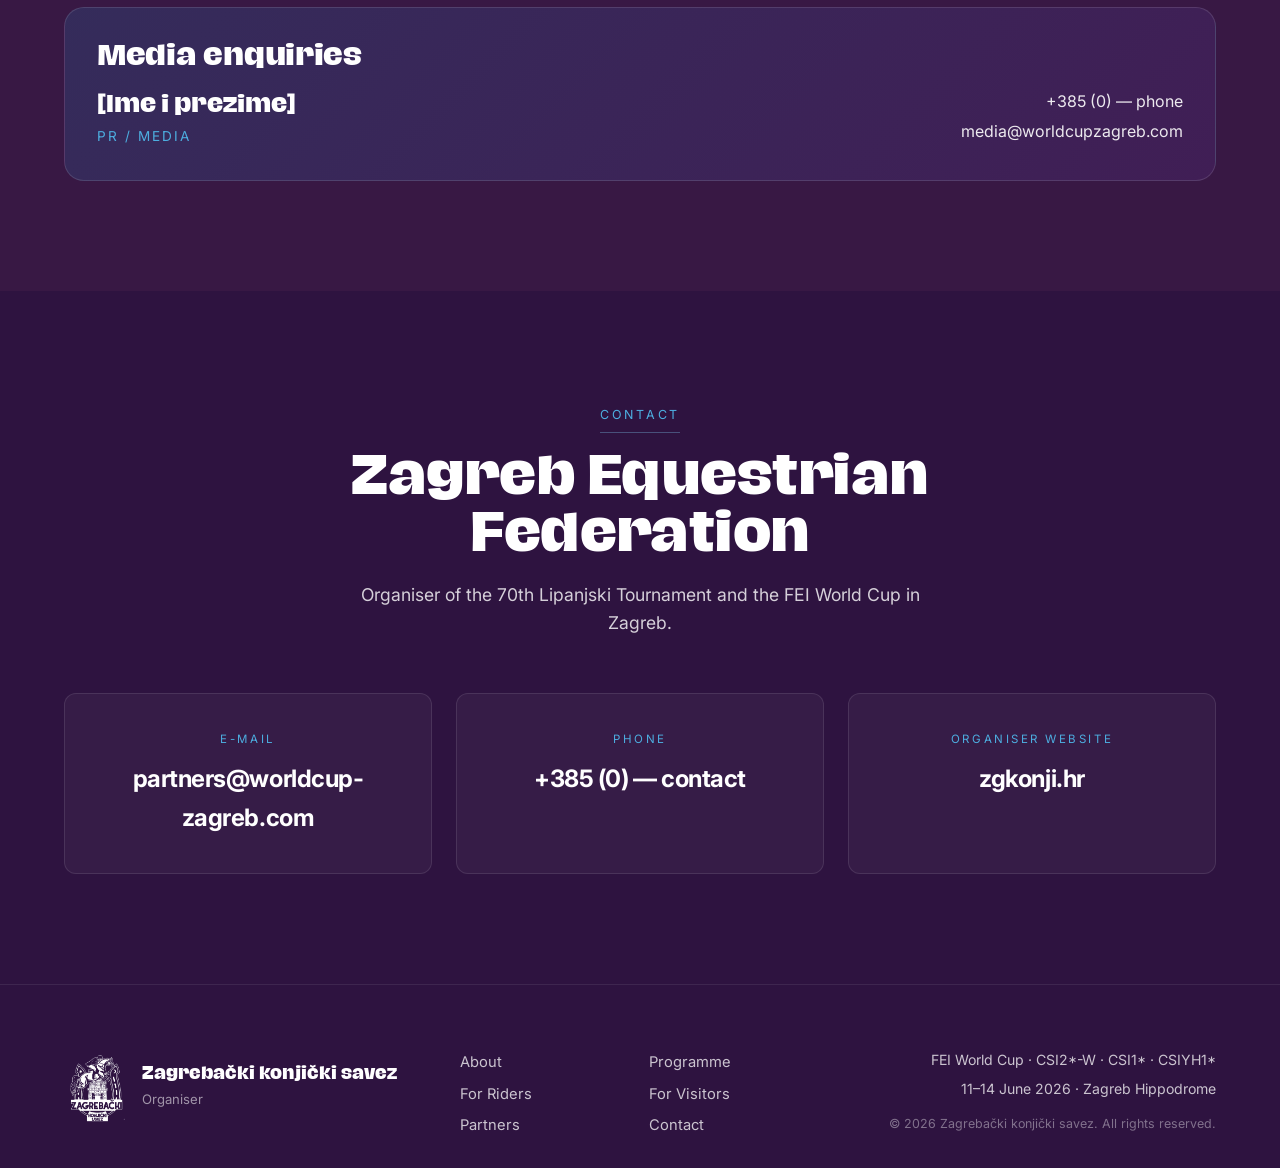
==== commit 6d44fa11: "Increase Zagreb and ZKS logo size in hero partners row Co-Authored-By: Claude Sonnet 4.6 <noreply@an" ====
--- a/web/index.html
+++ b/web/index.html
@@ -306,9 +306,13 @@
   filter: brightness(1.4);
   flex-shrink: 1;
 }
+.hero-partners img[alt="Zagreb"],
+.hero-partners img[alt="Zagrebački konjički savez"] { height: 52px; }
 @media (max-width: 768px) {
   .hero-partners { gap: 16px; }
   .hero-partners img { height: 26px; }
+  .hero-partners img[alt="Zagreb"],
+  .hero-partners img[alt="Zagrebački konjički savez"] { height: 36px; }
 }
 .badge {
   display: inline-block;
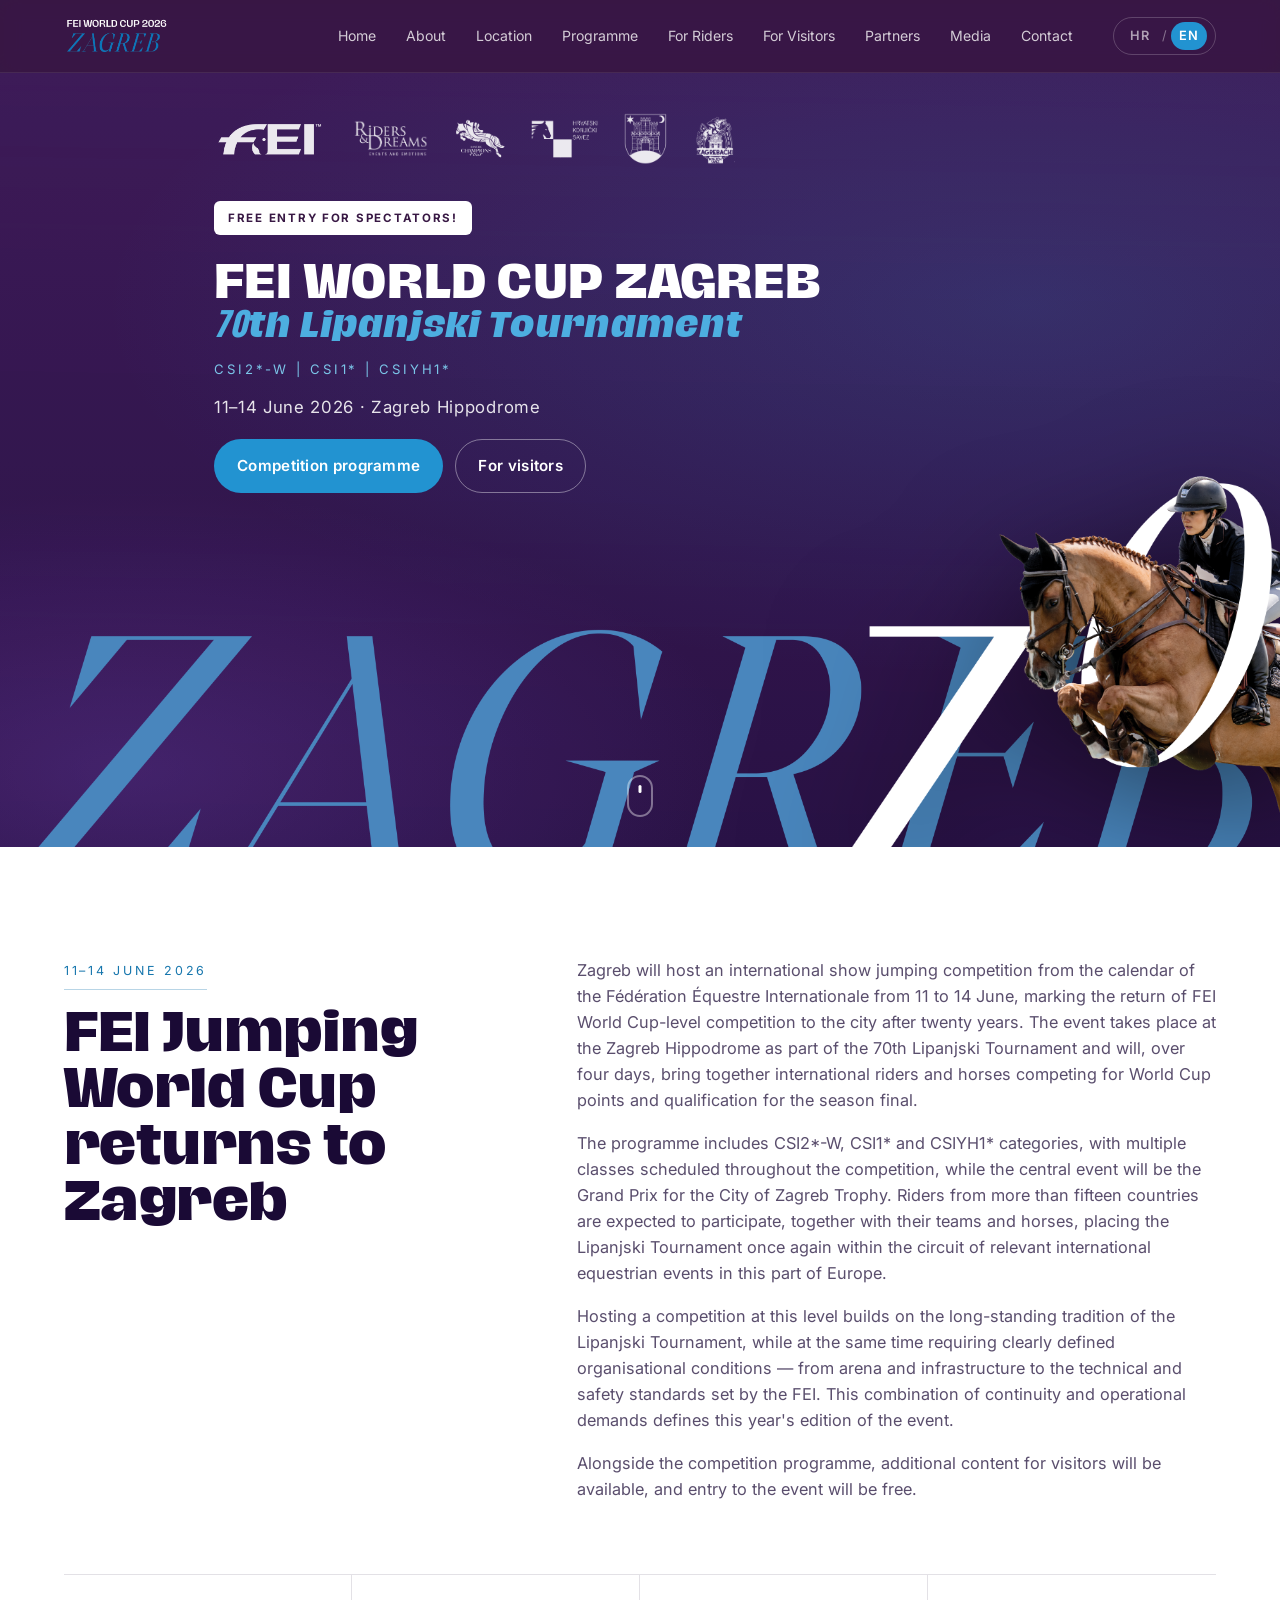
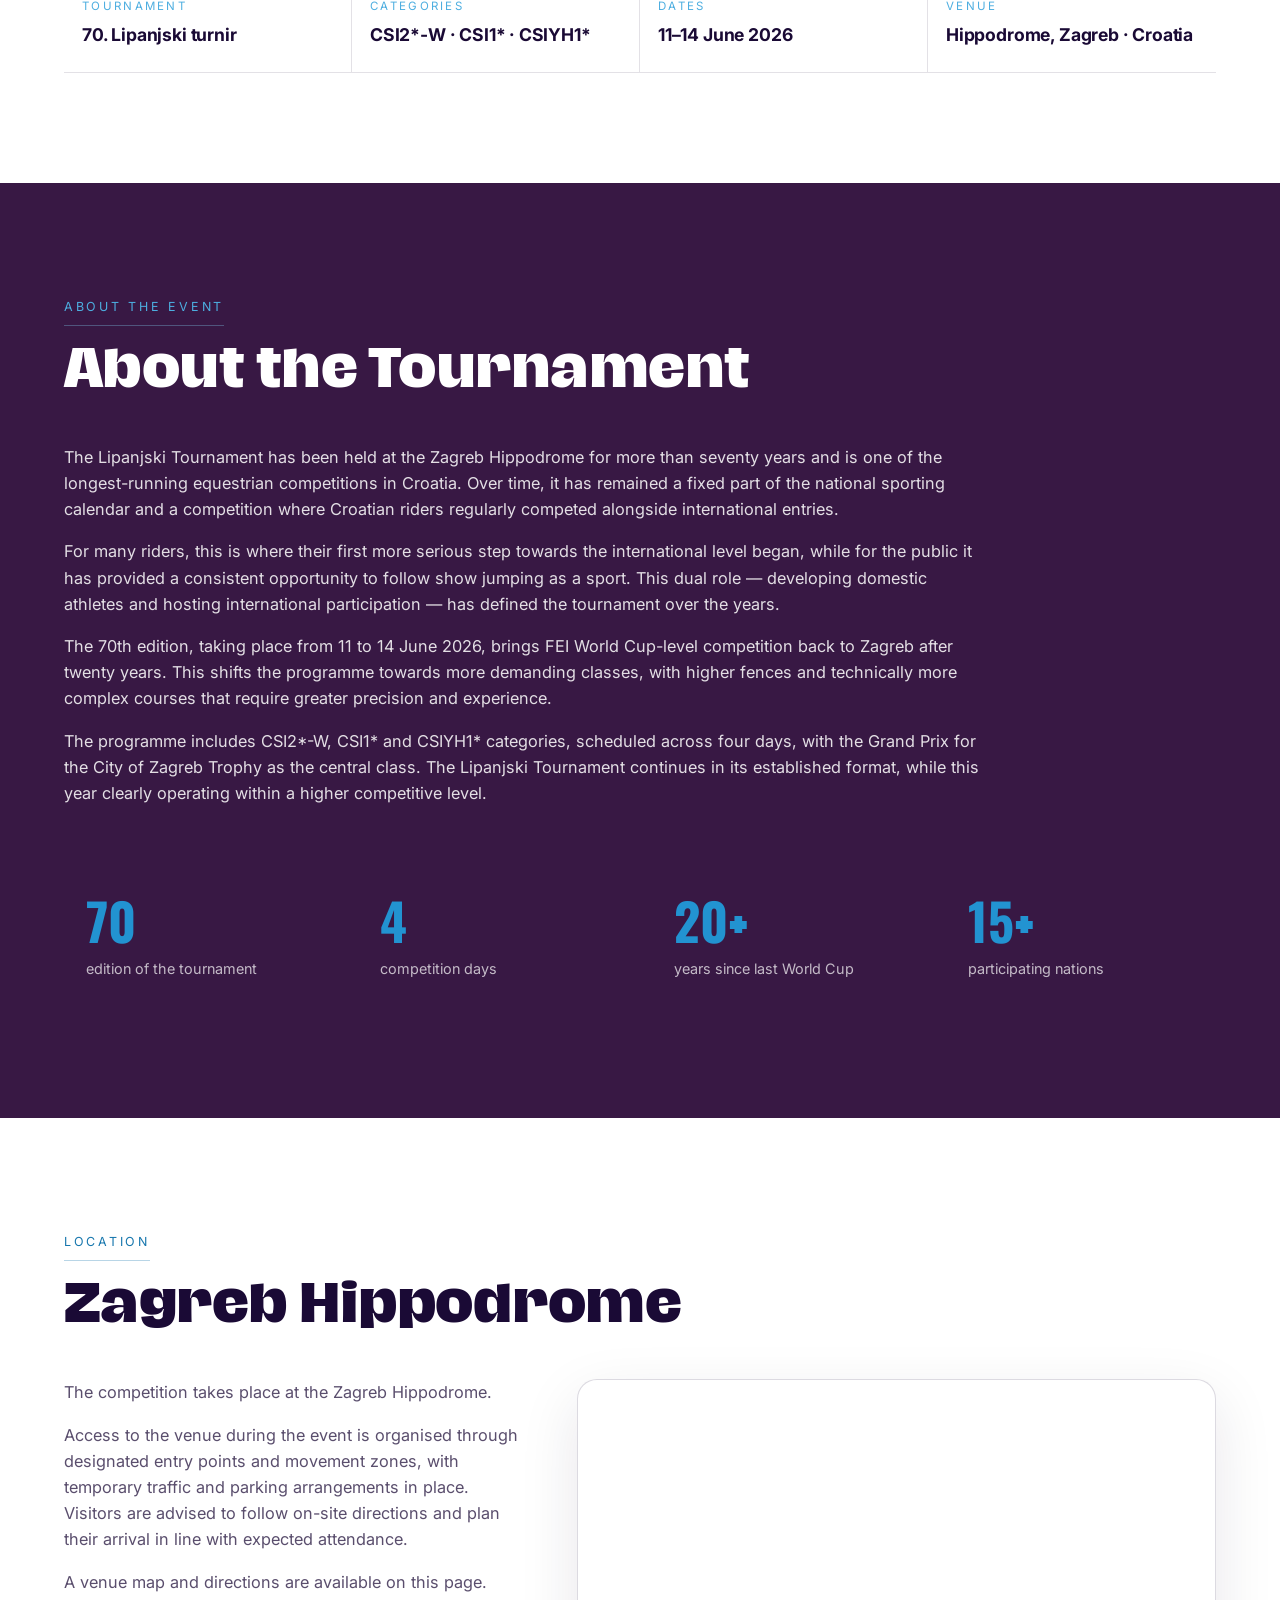
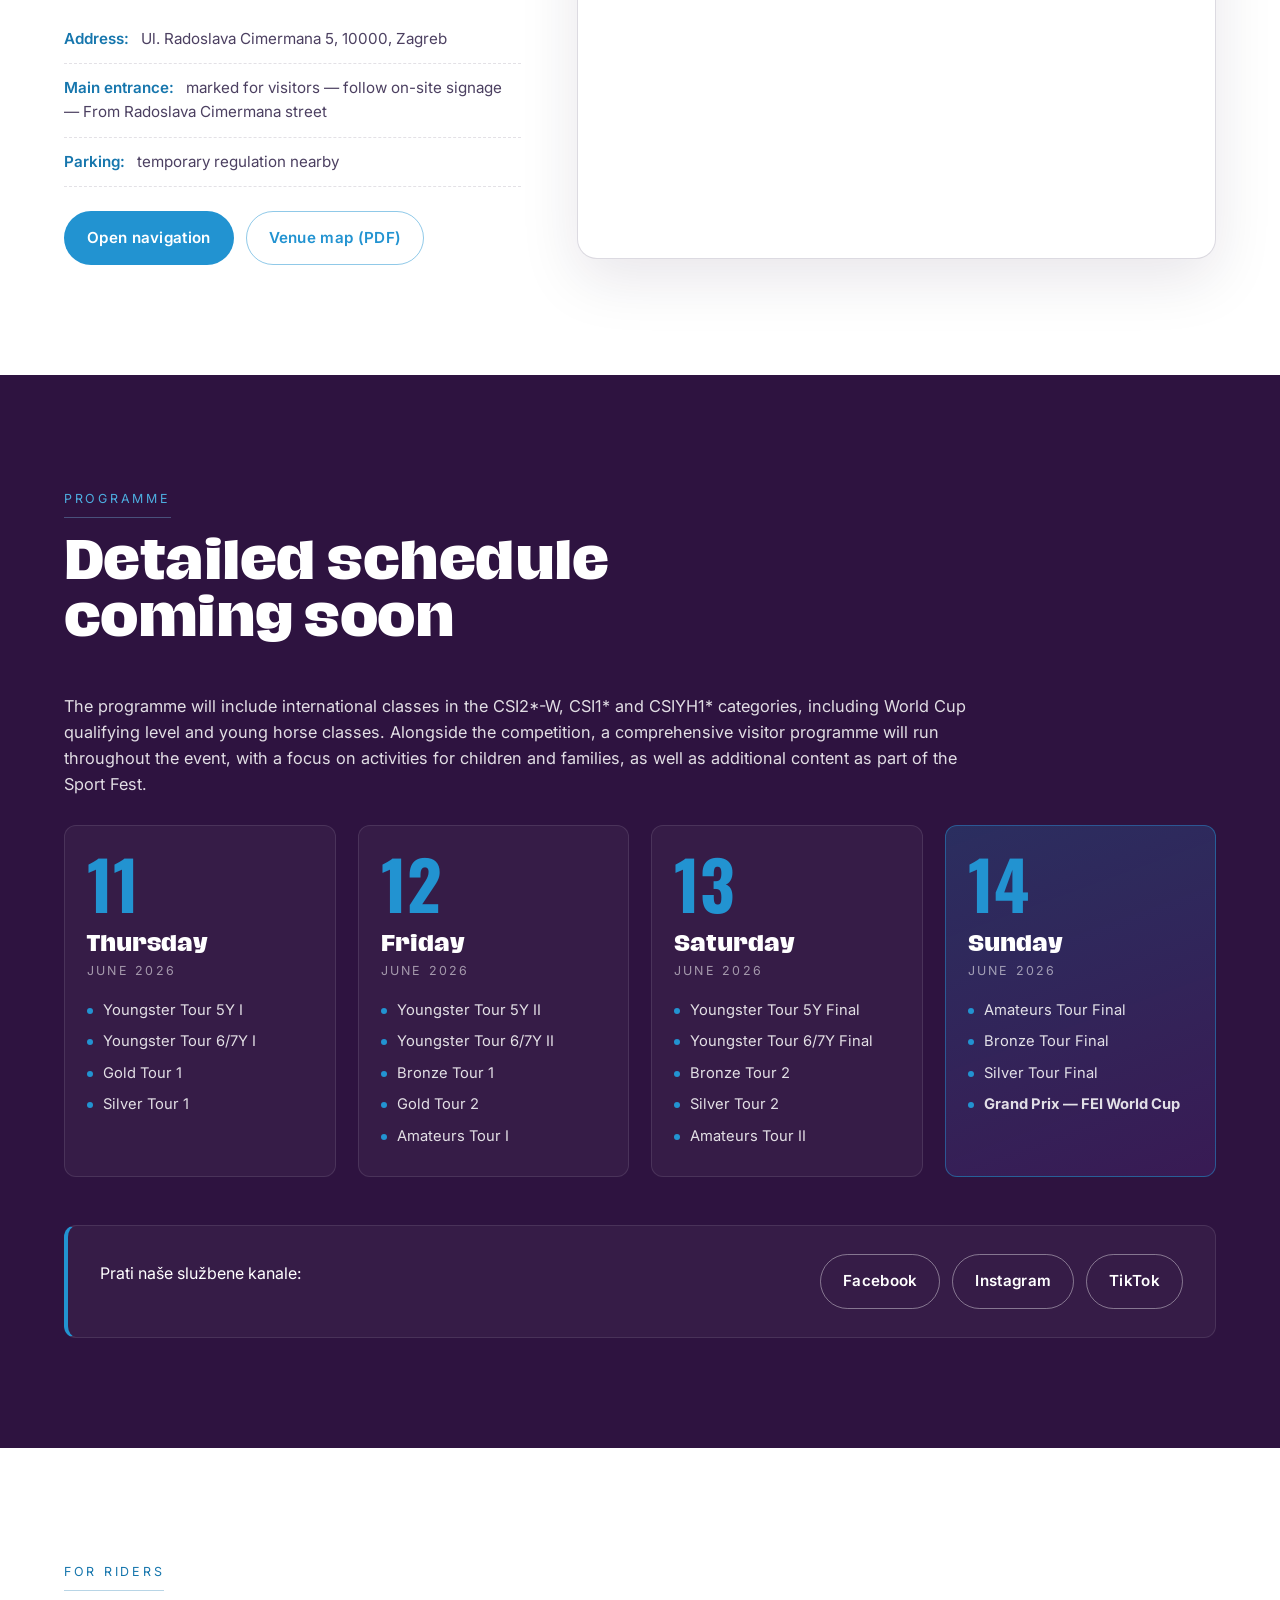
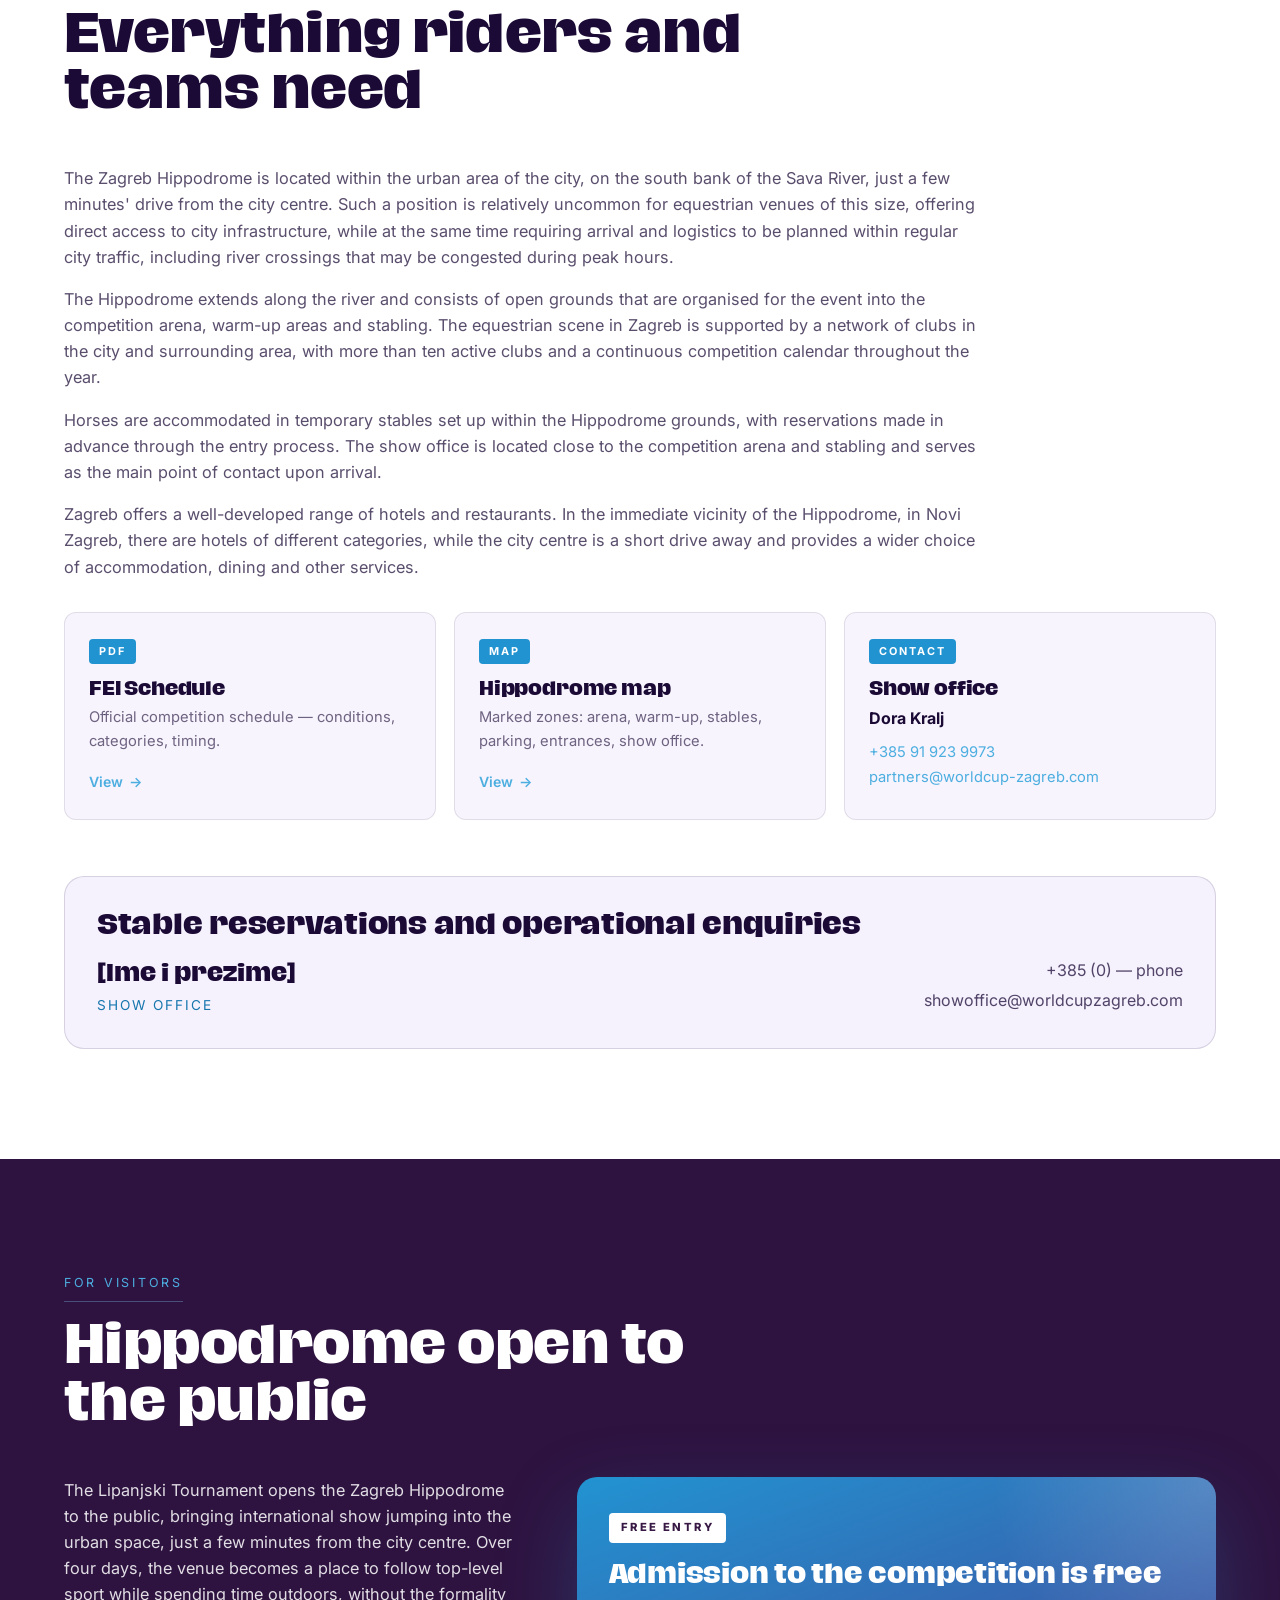
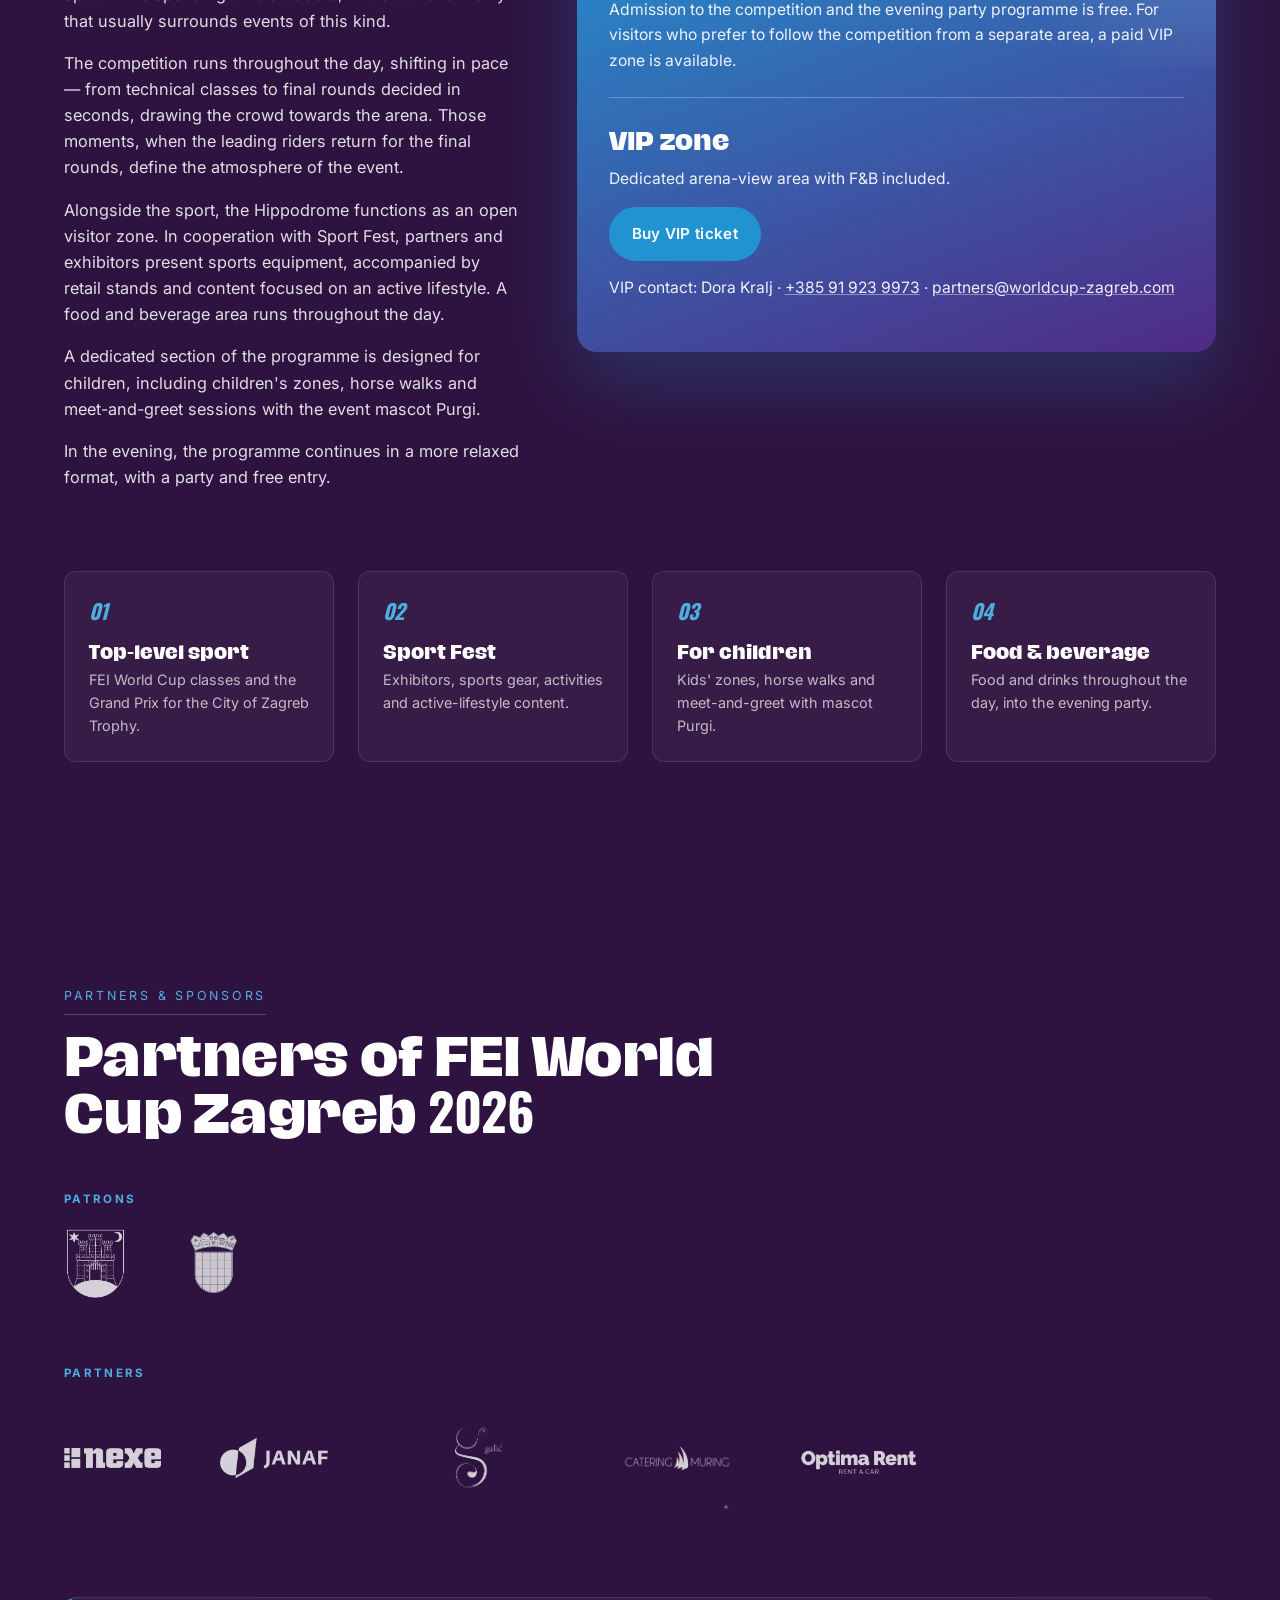
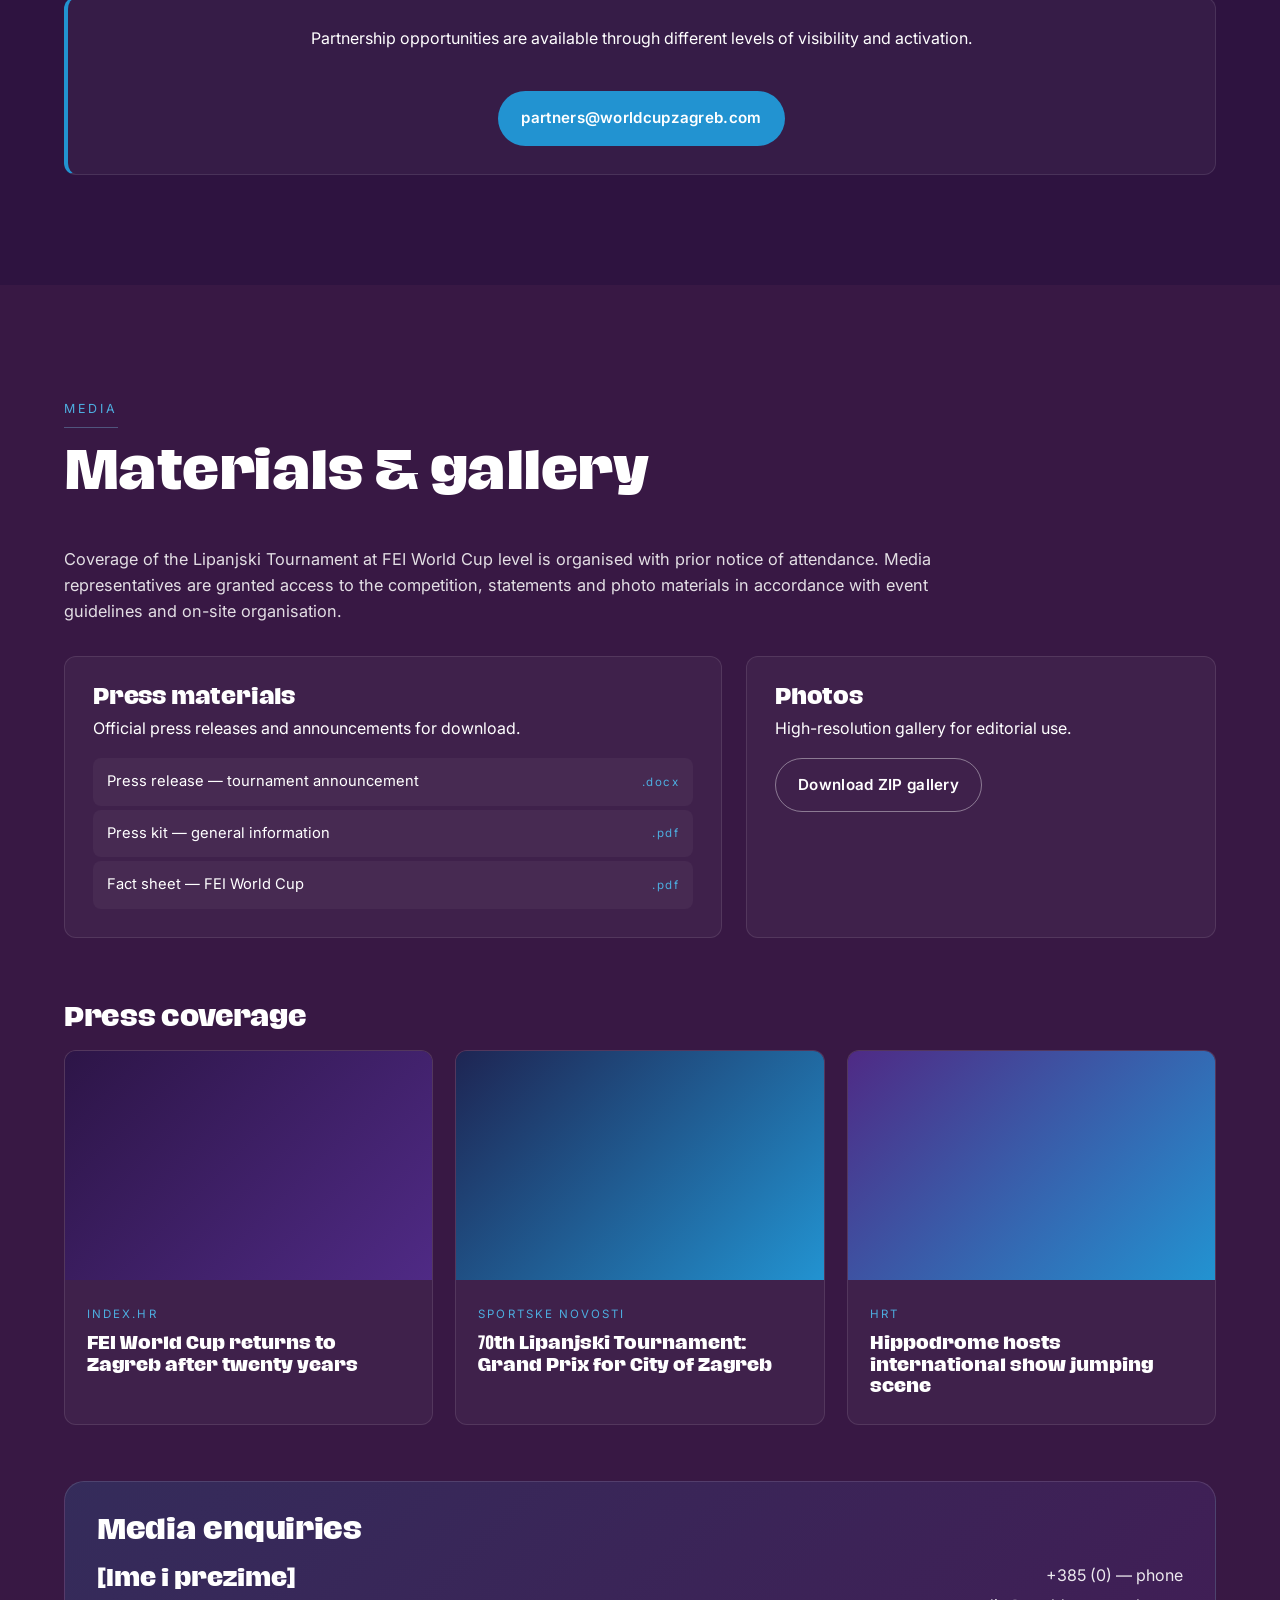
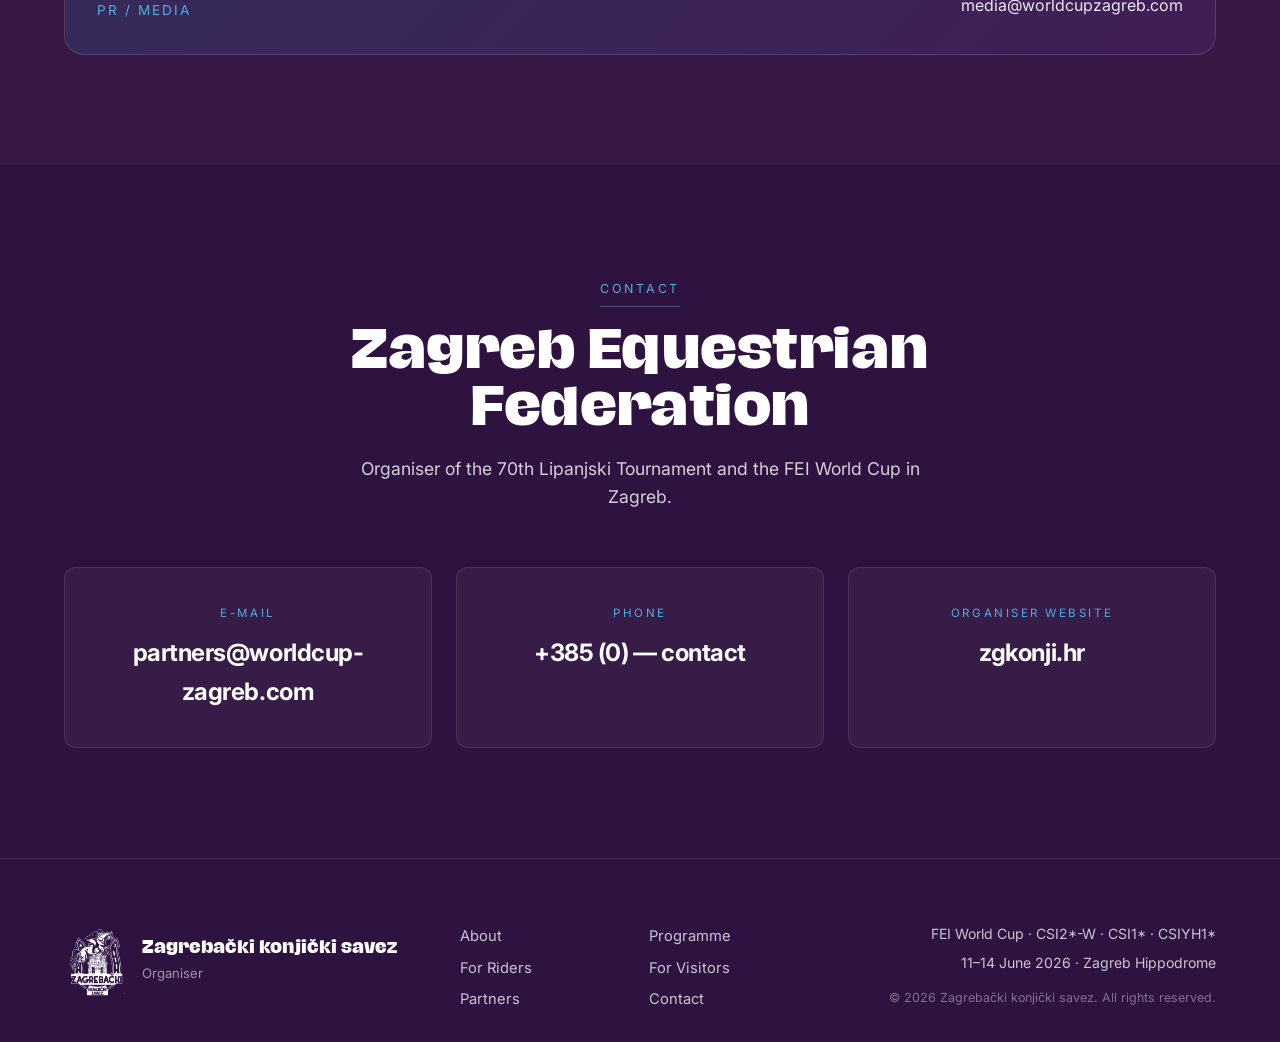
==== commit 30e32adb: "Adjust hero spacing: reduce top padding and min-height Co-Authored-By: Claude Sonnet 4.6 <noreply@an" ====
--- a/web/index.html
+++ b/web/index.html
@@ -5,6 +5,21 @@
 <meta name="viewport" content="width=device-width, initial-scale=1.0" />
 <title>FEI World Cup Zagreb 2026 — 70. Lipanjski turnir</title>
 <meta name="description" content="FEI World Cup u preponskom jahanju vraća se u Zagreb. 70. Lipanjski turnir, 11.–14. lipnja 2026., Hipodrom Zagreb." />
+<!-- Favicon -->
+<link rel="icon" type="image/png" href="assets/img/fei-favicon.png" />
+<link rel="apple-touch-icon" href="assets/img/fei-favicon.png" />
+<!-- Open Graph -->
+<meta property="og:type" content="website" />
+<meta property="og:title" content="FEI World Cup Zagreb 2026 — 70. Lipanjski turnir" />
+<meta property="og:description" content="FEI World Cup u preponskom jahanju vraća se u Zagreb. 11.–14. lipnja 2026., Hipodrom Zagreb. CSI2*-W · CSI1* · CSIYH1*" />
+<meta property="og:image" content="assets/img/og-image.png" />
+<meta property="og:url" content="https://feiworldcupzagreb.com/" />
+<meta property="og:locale" content="hr_HR" />
+<!-- Twitter Card -->
+<meta name="twitter:card" content="summary_large_image" />
+<meta name="twitter:title" content="FEI World Cup Zagreb 2026 — 70. Lipanjski turnir" />
+<meta name="twitter:description" content="FEI World Cup u preponskom jahanju vraća se u Zagreb. 11.–14. lipnja 2026., Hipodrom Zagreb." />
+<meta name="twitter:image" content="assets/img/og-image.png" />
 <link rel="preconnect" href="https://fonts.googleapis.com" />
 <link rel="preconnect" href="https://fonts.gstatic.com" crossorigin />
 <link rel="stylesheet" href="https://fonts.googleapis.com/css2?family=Oswald:wght@400;600;700&family=Inter:wght@300;400;500;600;700&family=Cormorant+Garamond:ital,wght@1,300;1,400;1,600&display=swap" />
@@ -249,12 +264,12 @@
    ===================================================== */
 .hero {
   position: relative;
-  min-height: 100vh;
+  min-height: 86vh;
   display: flex;
   align-items: flex-start;
   overflow: hidden;
   isolation: isolate;
-  padding: 72px 0 0;
+  padding: 40px 0 0;
 }
 .hero-bg {
   position: absolute; inset: 0;
@@ -799,6 +814,20 @@
   .hero-scroll span { animation: none; }
   html { scroll-behavior: auto; }
 }
+
+/* Back to top */
+.back-to-top {
+  position: fixed; bottom: 28px; right: 24px; z-index: 900;
+  width: 44px; height: 44px; border-radius: 50%;
+  background: #2293D1; border: none; cursor: pointer;
+  display: flex; align-items: center; justify-content: center;
+  opacity: 0; pointer-events: none;
+  transition: opacity .25s, transform .25s;
+  box-shadow: 0 4px 16px rgba(0,0,0,.4);
+}
+.back-to-top.is-visible { opacity: 1; pointer-events: auto; }
+.back-to-top:hover { transform: translateY(-3px); background: #1a78b0; }
+.back-to-top svg { width: 20px; height: 20px; fill: none; stroke: #fff; stroke-width: 2.5; stroke-linecap: round; stroke-linejoin: round; }
 
 /* =====================================================
    Section-light — bijele sekcije (tamni tekst)
@@ -915,6 +944,19 @@
   .brand-line-2 { font-size: 1rem; }
   .hero-zagreb-img { width: clamp(100px, 72vw, 390px); }
 }
+
+@media (max-width: 768px) {
+  .partners-row {
+    gap: 16px 24px;
+  }
+  .partners-row img,
+  .partners-row img[alt="Grad Zagreb"],
+  .partners-row img[alt="Republika Hrvatska"],
+  .partners-row img[alt="Catering Muring"],
+  .partners-row img[alt="Galić"] {
+    height: 36px !important;
+  }
+}
 </style>
 </head>
 <body>
@@ -957,12 +999,12 @@
   <img class="hero-horse" src="assets/img/horse-70.png" alt="" aria-hidden="true" />
   <div class="container hero-content">
     <div class="hero-partners">
-      <img src="assets/img/fei-logo.png" alt="FEI" />
-      <img src="assets/img/r&amp;d-logo.png" alt="Riders &amp; Dreams" />
-      <img src="assets/img/danube-logo.png" alt="Danube Champions Tour" />
-      <img src="assets/img/hks-logo.png" alt="HKS" />
-      <img src="assets/img/zagreb-logo.png" alt="Zagreb" />
-      <img src="assets/img/zks-logo-neg.png" alt="Zagrebački konjički savez" />
+      <a href="https://www.fei.org/" target="_blank" rel="noopener"><img src="assets/img/fei-logo.png" alt="FEI – Fédération Equestre Internationale" /></a>
+      <a href="https://www.ridersanddreams.sk/" target="_blank" rel="noopener"><img src="assets/img/r&amp;d-logo.png" alt="Riders &amp; Dreams" /></a>
+      <a href="https://www.ridersanddreams.sk/#special-event" target="_blank" rel="noopener"><img src="assets/img/danube-logo.png" alt="Danube Champions Tour" /></a>
+      <a href="https://www.konjicki-savez.hr/" target="_blank" rel="noopener"><img src="assets/img/hks-logo.png" alt="HKS – Hrvatski konjički savez" /></a>
+      <a href="https://www.zagreb.hr/" target="_blank" rel="noopener"><img src="assets/img/zagreb-logo.png" alt="Zagreb" /></a>
+      <a href="https://zgkonji.hr/" target="_blank" rel="noopener"><img src="assets/img/zks-logo-neg.png" alt="Zagrebački konjički savez" /></a>
     </div>
 
     <div class="hero-badges">
@@ -1277,7 +1319,7 @@
     <p class="partners-label" data-i18n="sponsors.partners">Partneri</p>
     <div class="partners-row">
       <a href="https://www.nexe.hr" target="_blank" rel="noopener">
-        <img src="assets/img/logonexe-negativ.png" alt="Nexe" />
+        <img src="assets/img/logonexe-negativ.png" alt="Nexe Group" />
       </a>
       <a href="https://www.janaf.hr" target="_blank" rel="noopener">
         <img src="assets/img/logojanaf-negativ.png" alt="Janaf" />
@@ -1416,9 +1458,24 @@
   </div>
 </footer>
 
+<button class="back-to-top" id="backToTop" aria-label="Natrag na vrh">
+  <svg viewBox="0 0 24 24"><polyline points="18 15 12 9 6 15"/></svg>
+</button>
+
 <script>
 (function () {
   'use strict';
+
+  /* Back to top */
+  const btt = document.getElementById('backToTop');
+  if (btt) {
+    window.addEventListener('scroll', function () {
+      btt.classList.toggle('is-visible', window.scrollY > 300);
+    }, { passive: true });
+    btt.addEventListener('click', function () {
+      window.scrollTo({ top: 0, behavior: 'smooth' });
+    });
+  }
 
   /* Mobile nav */
   const navToggle = document.getElementById('navToggle');
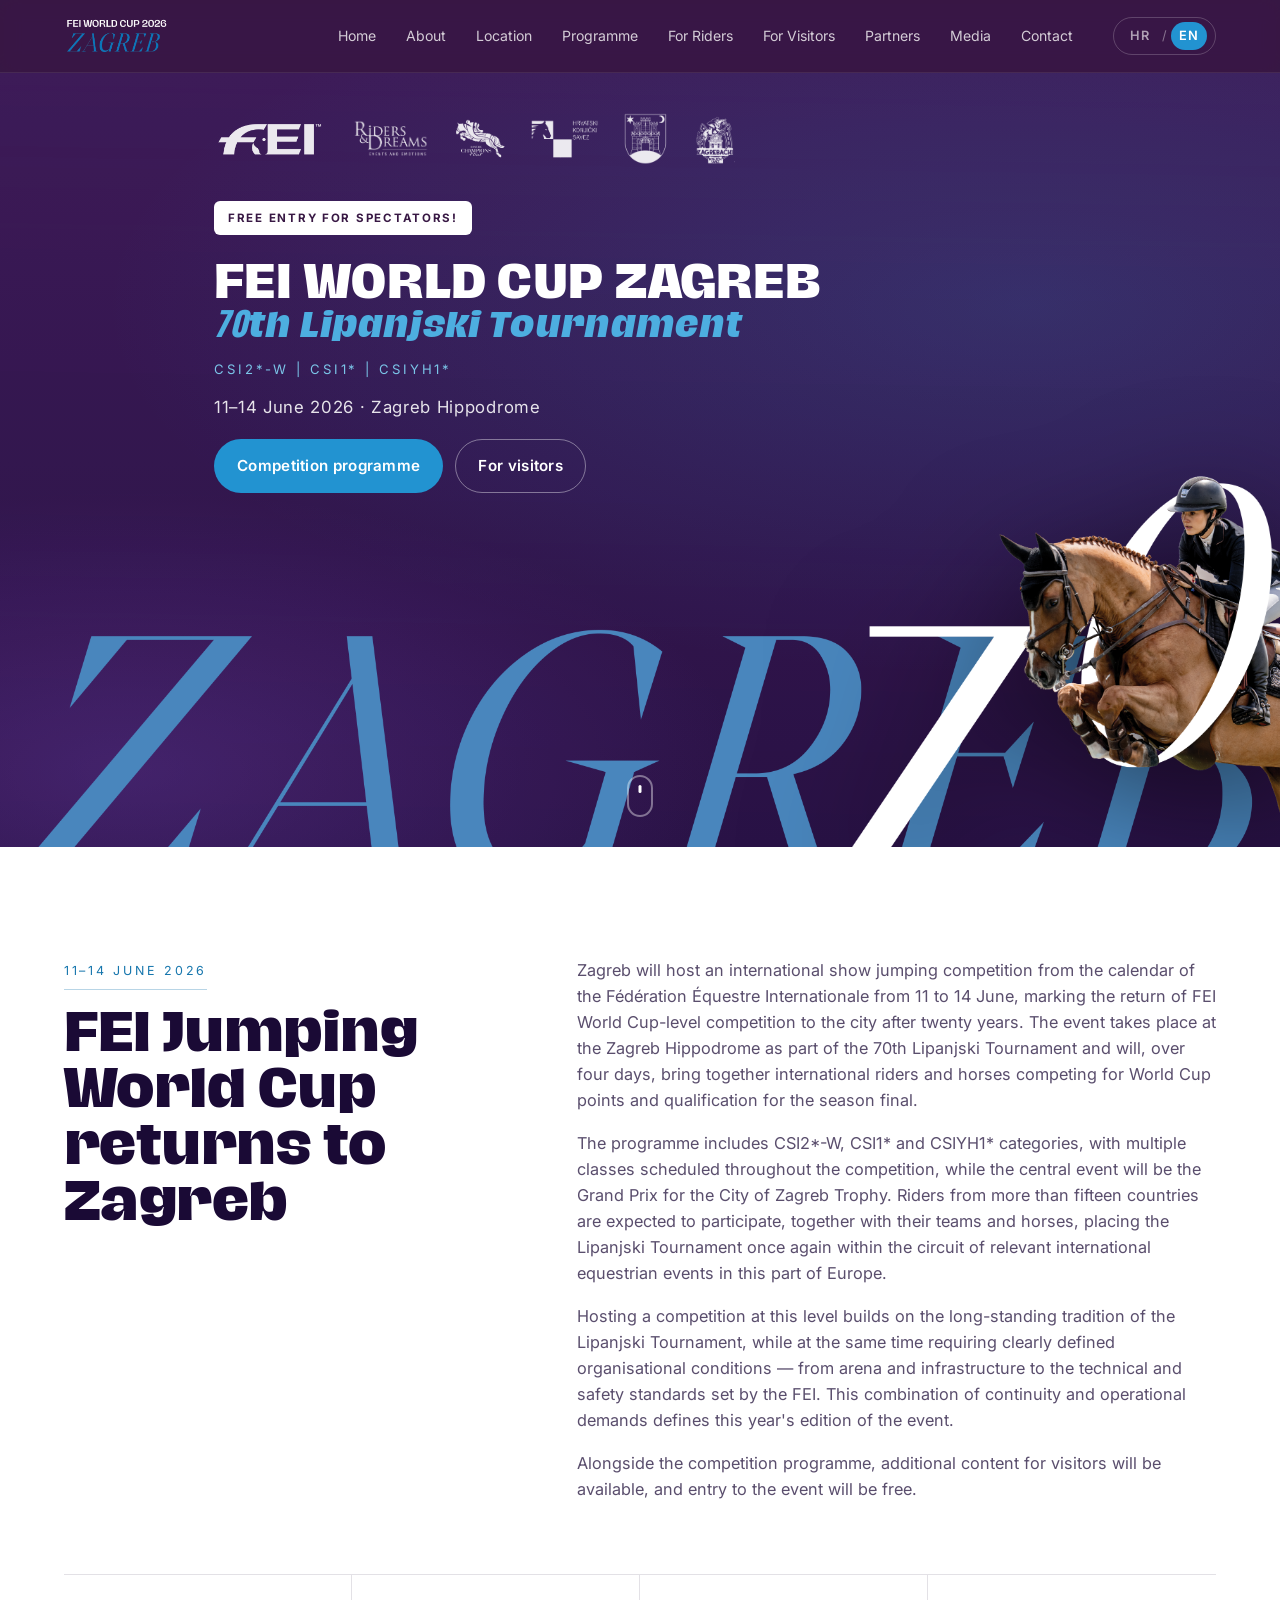
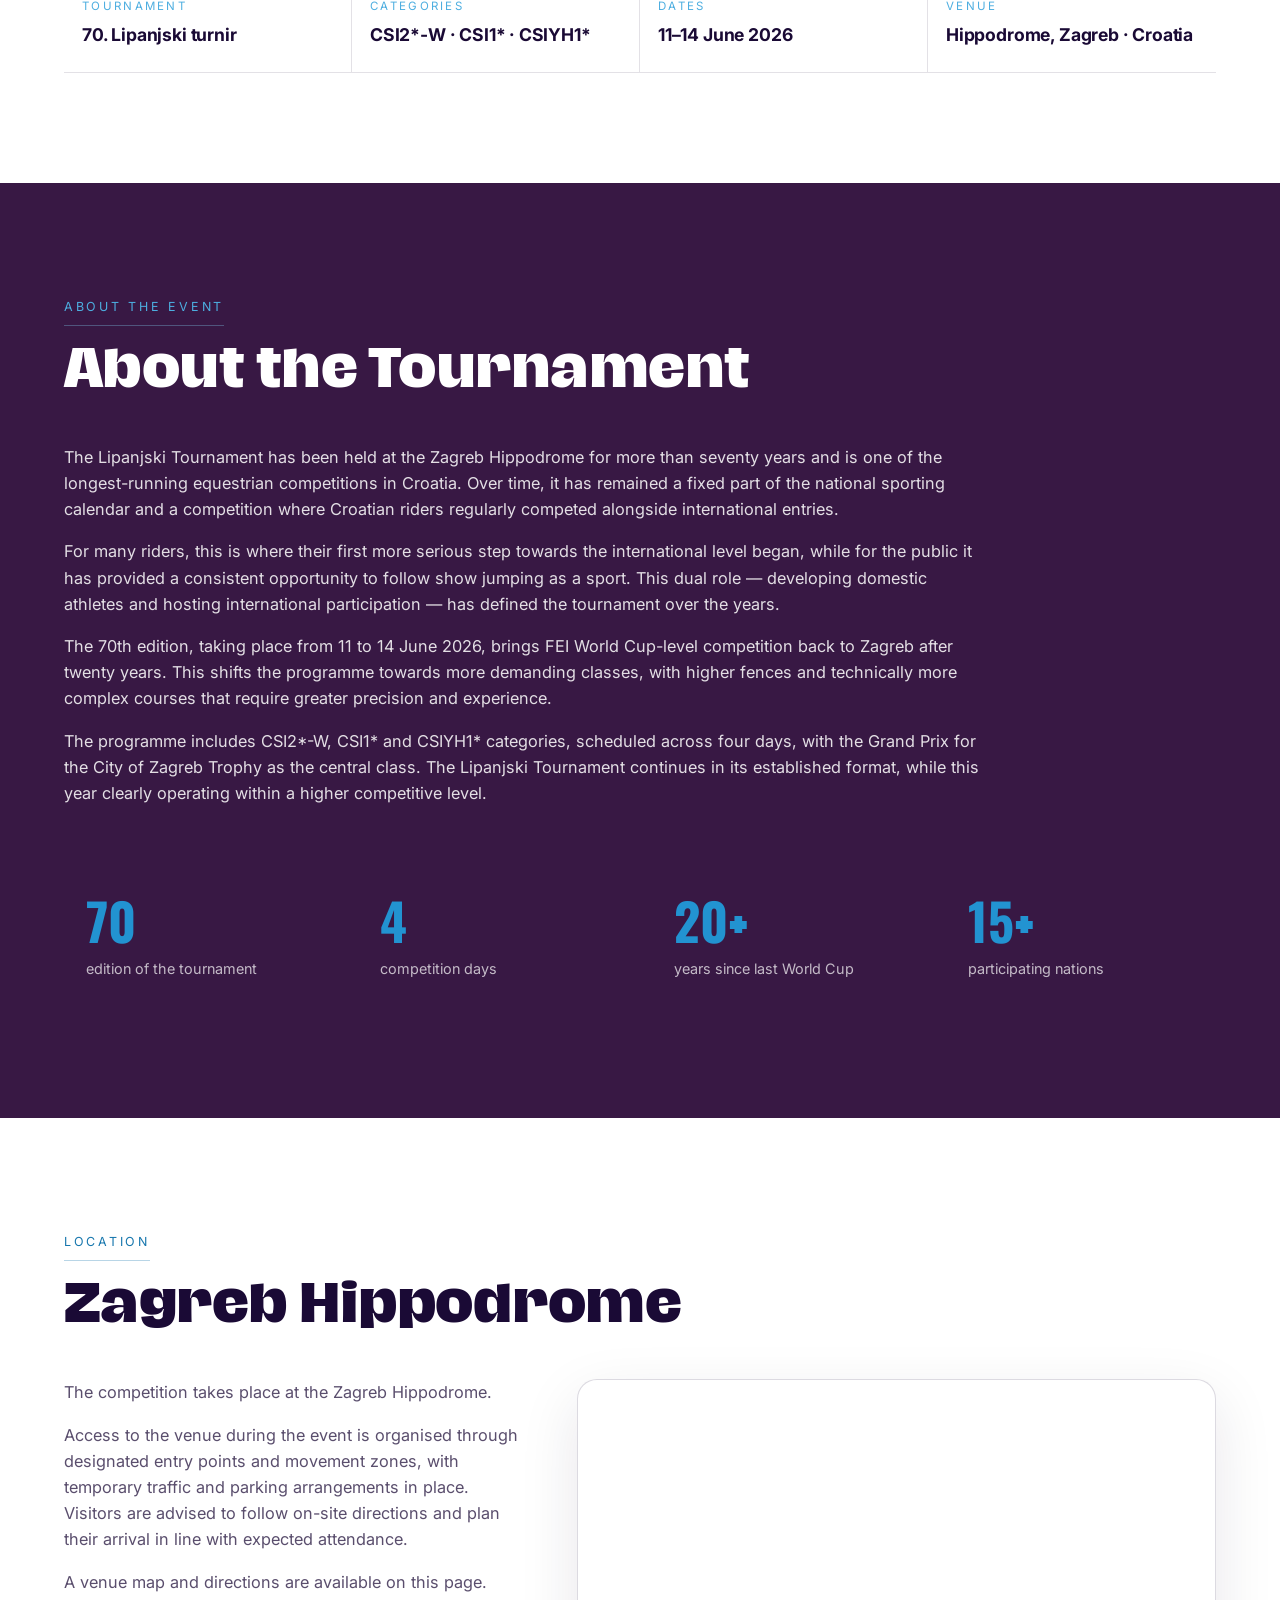
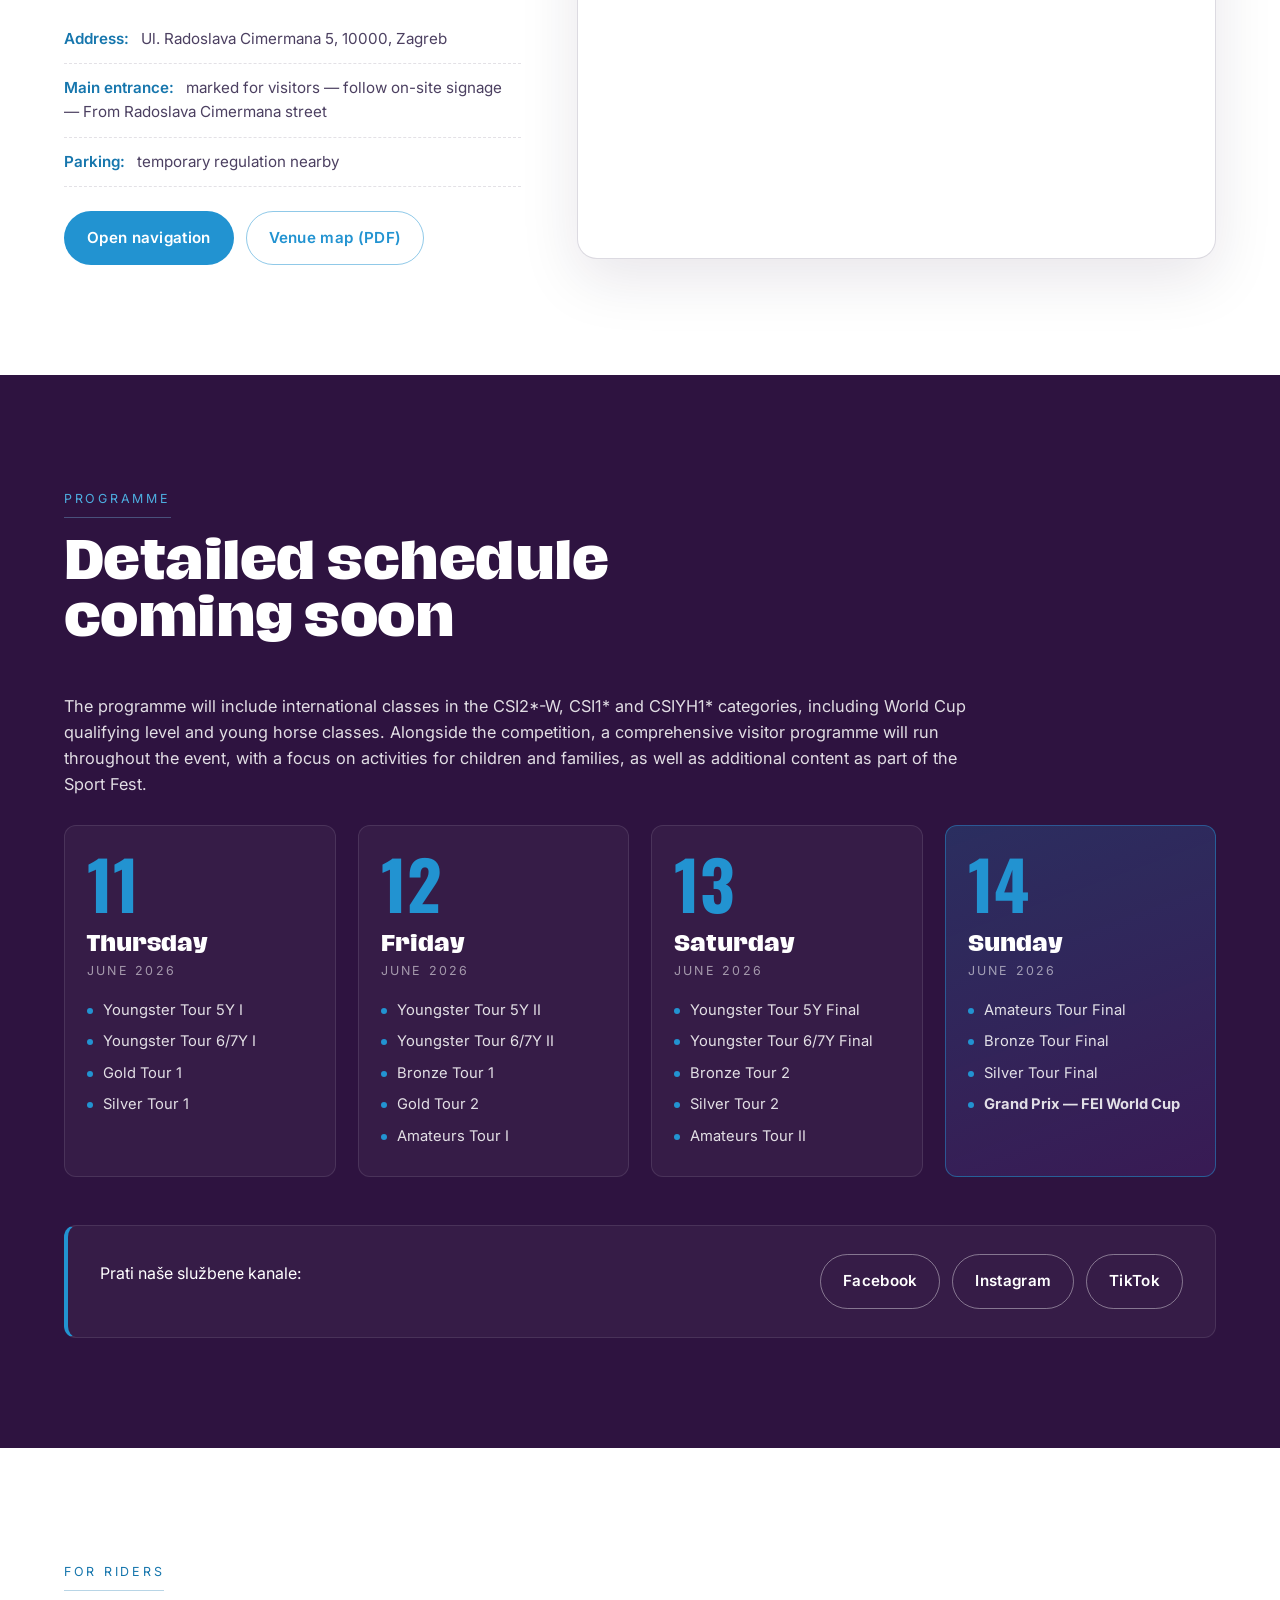
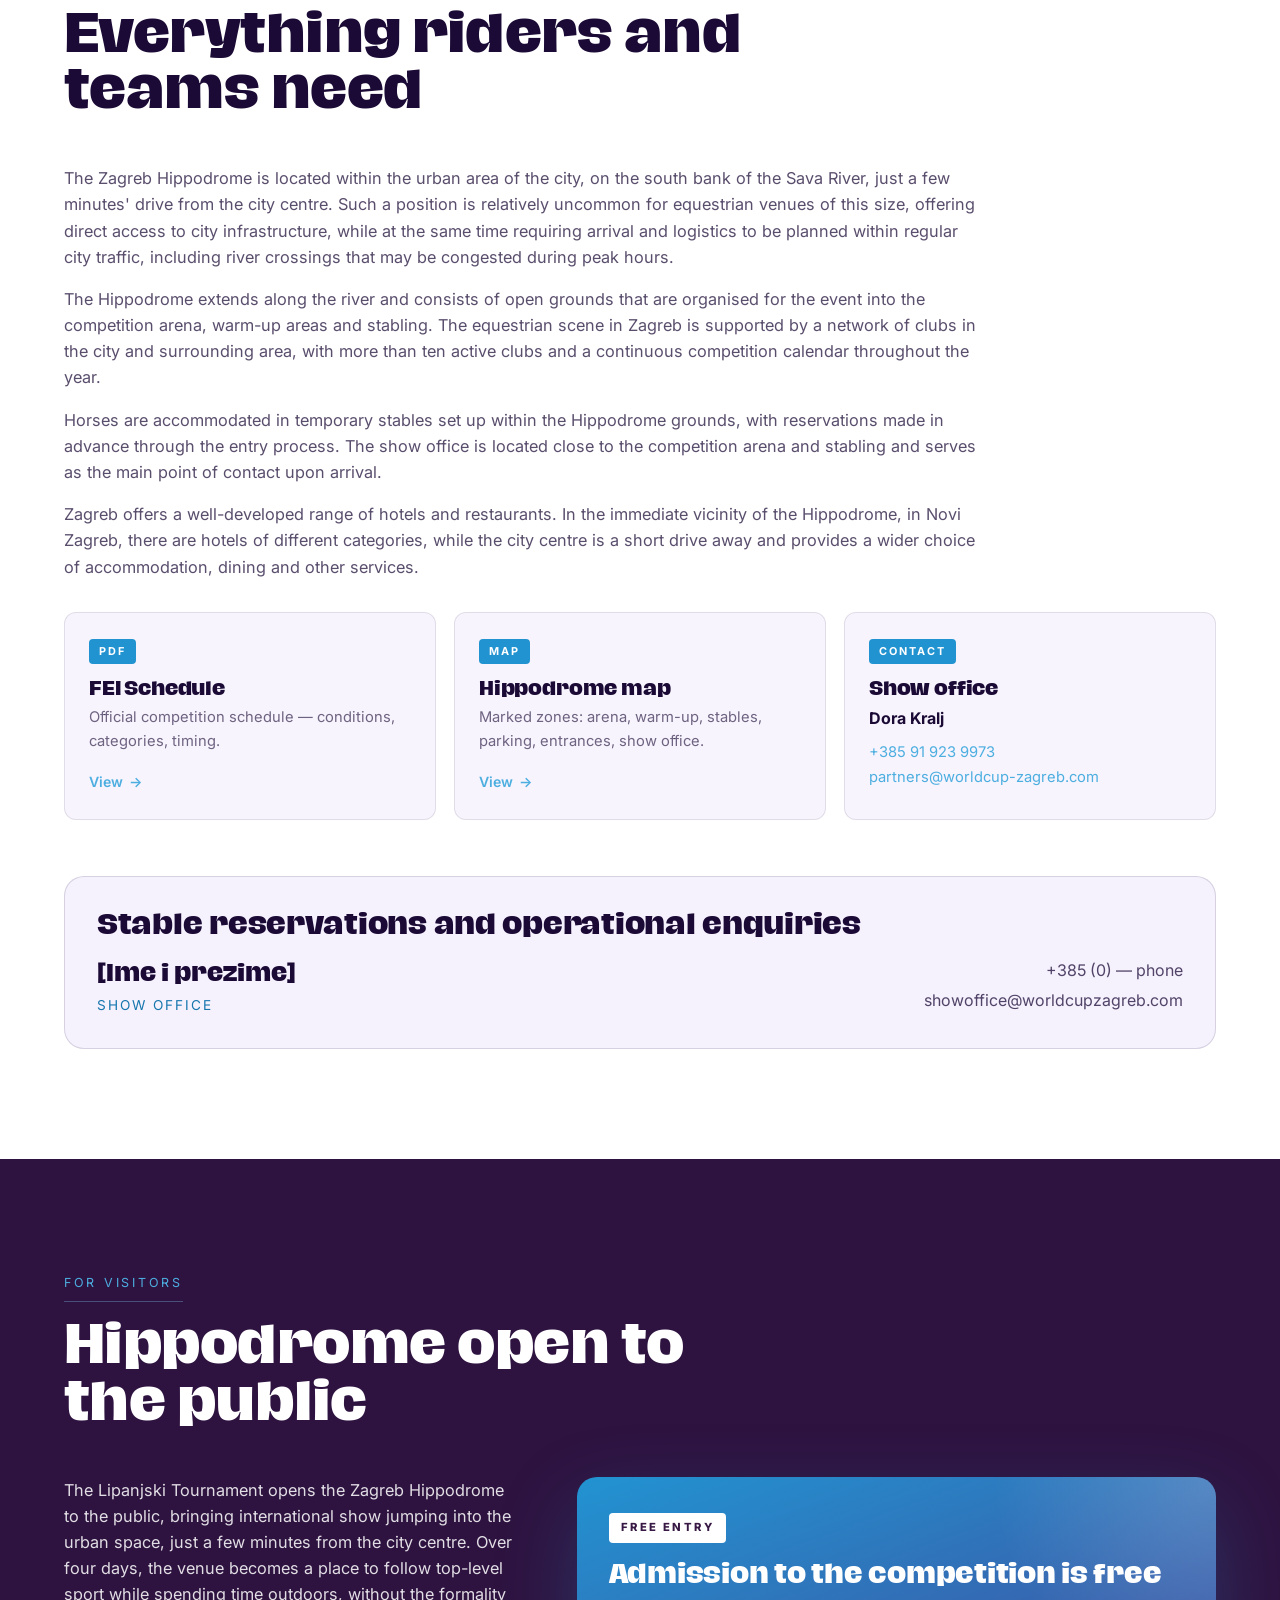
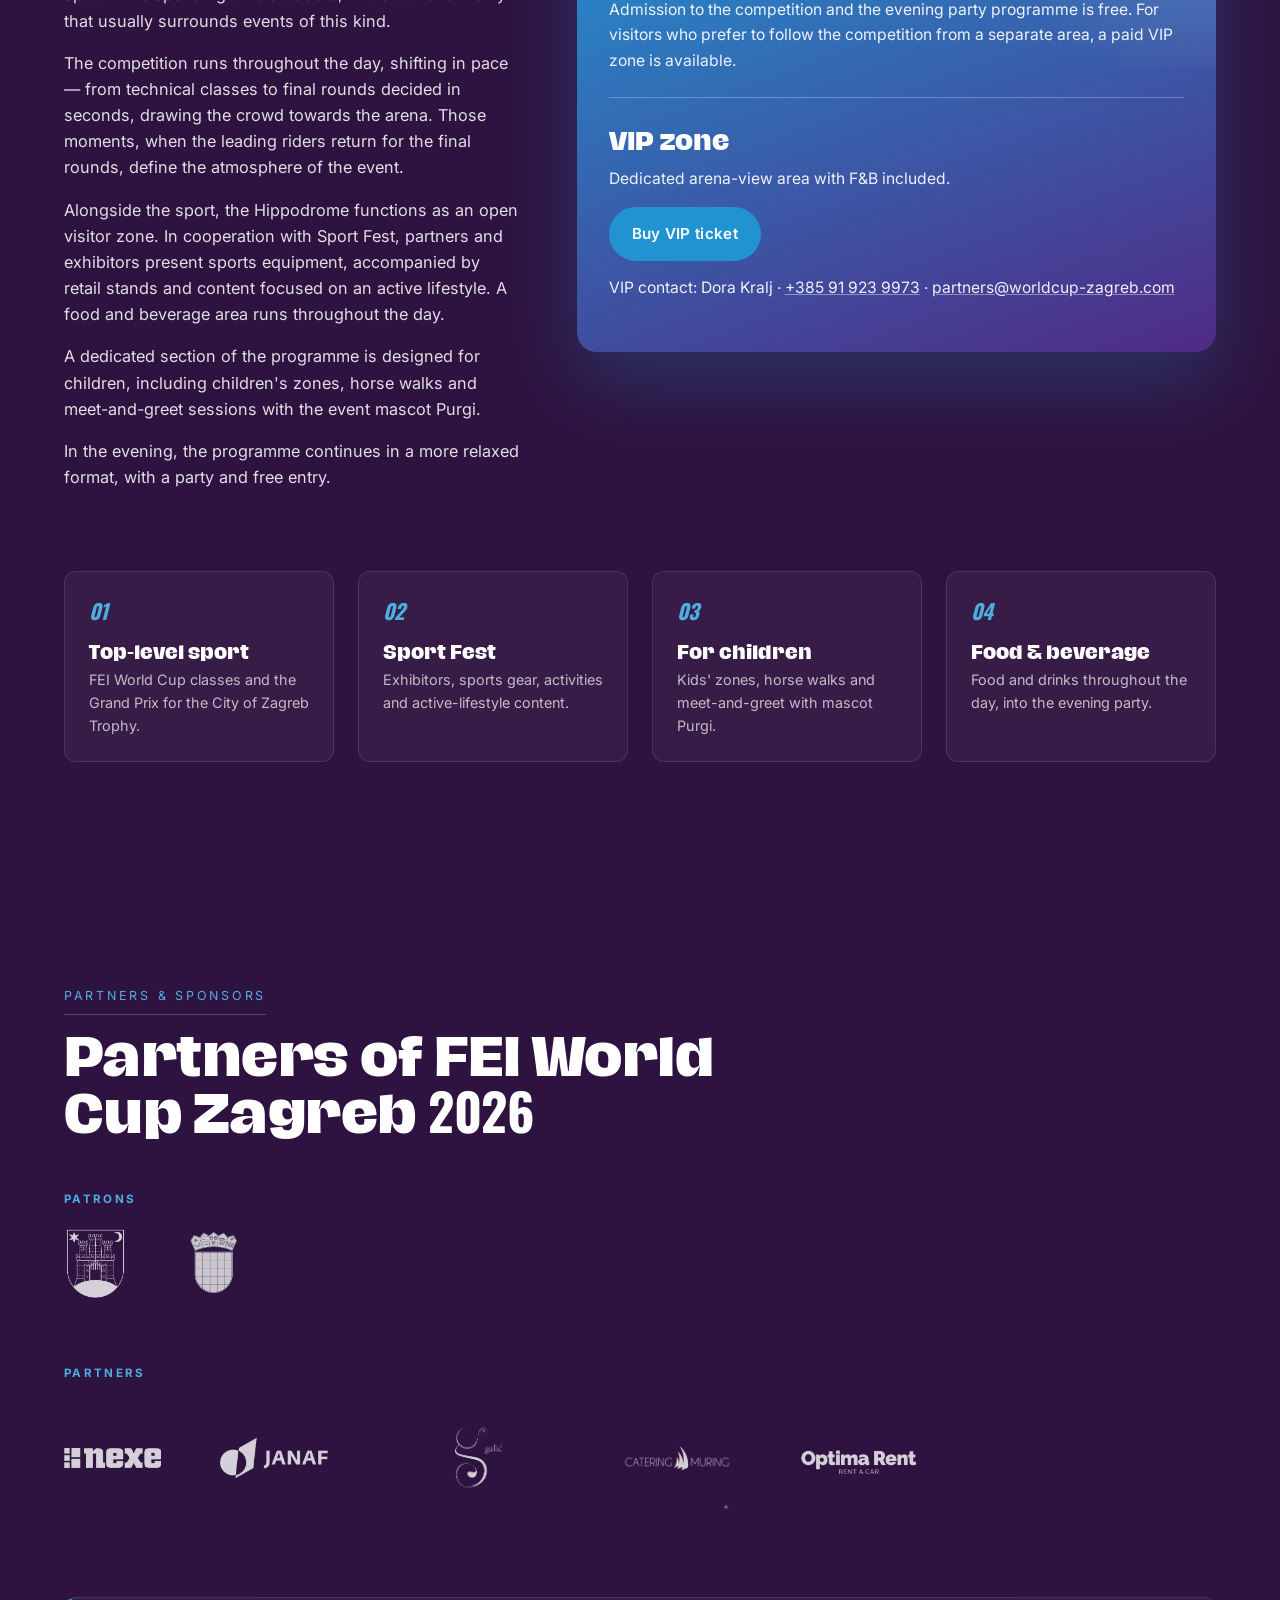
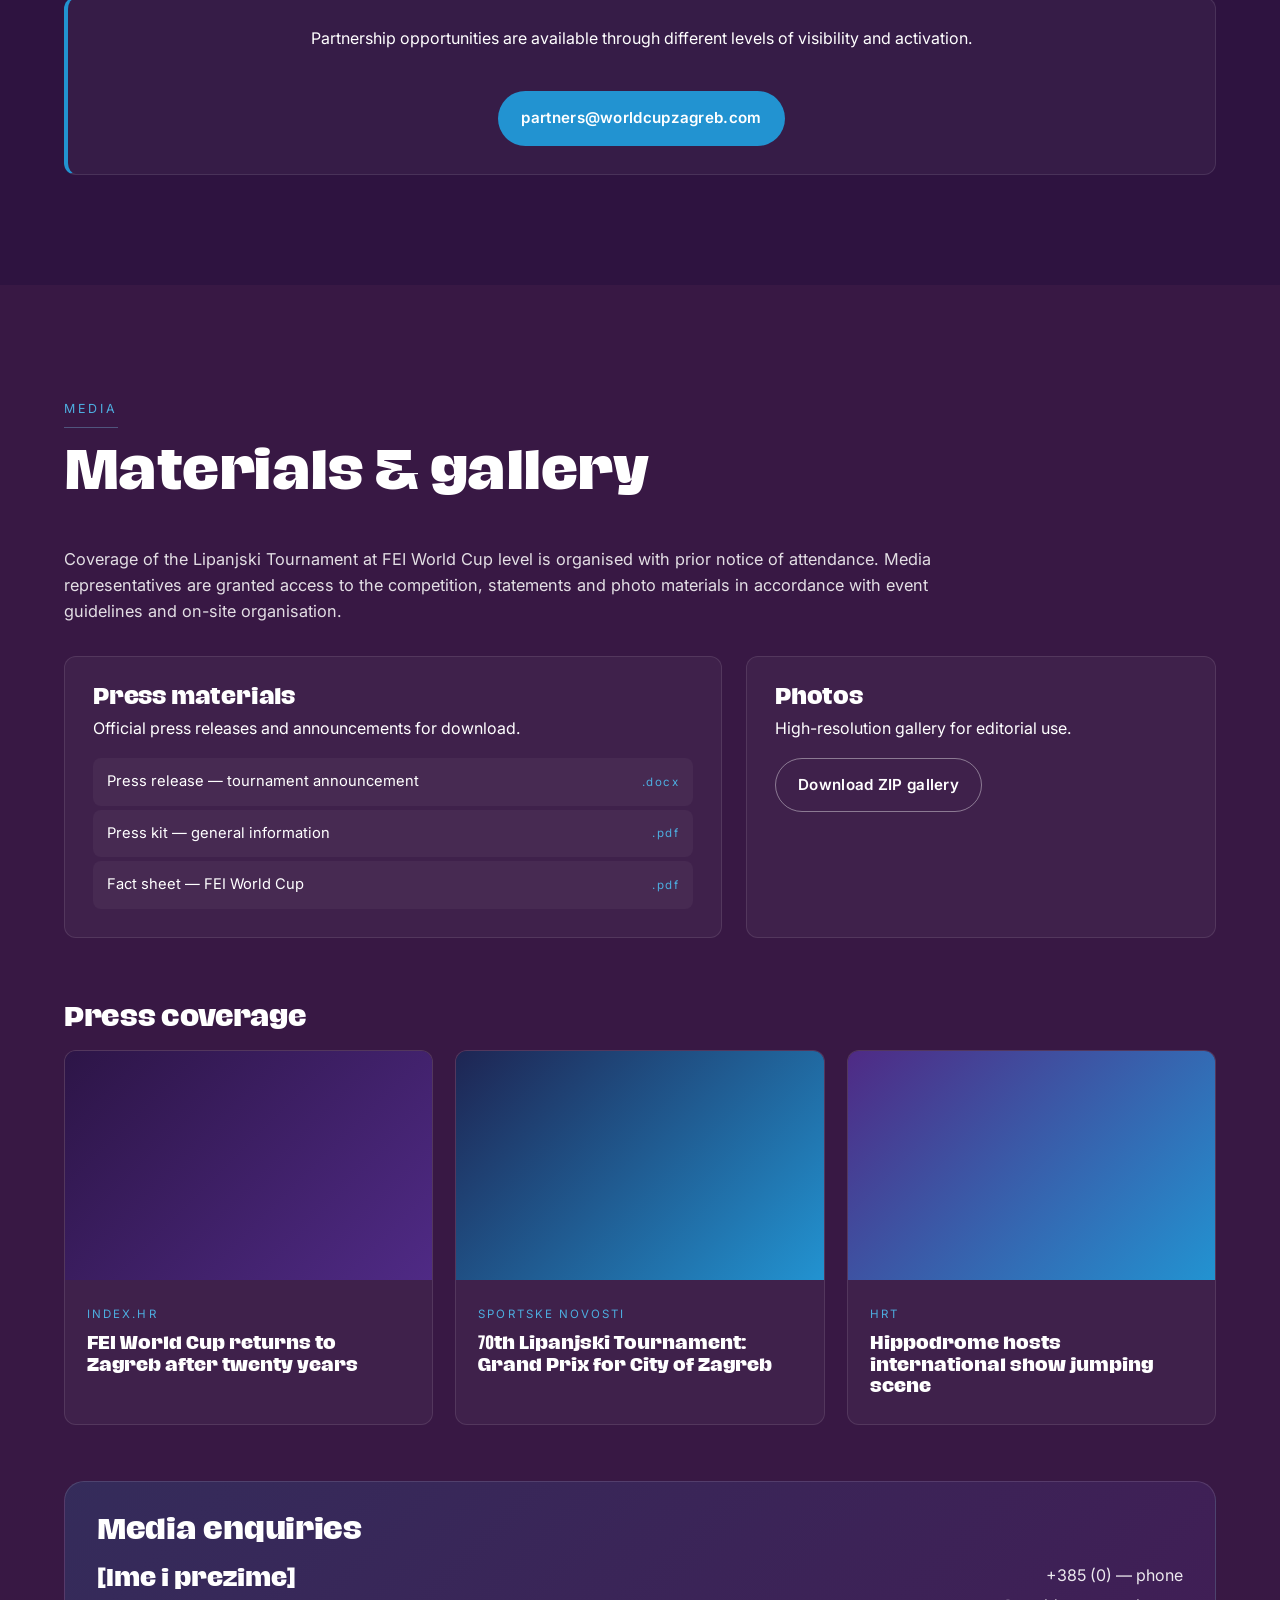
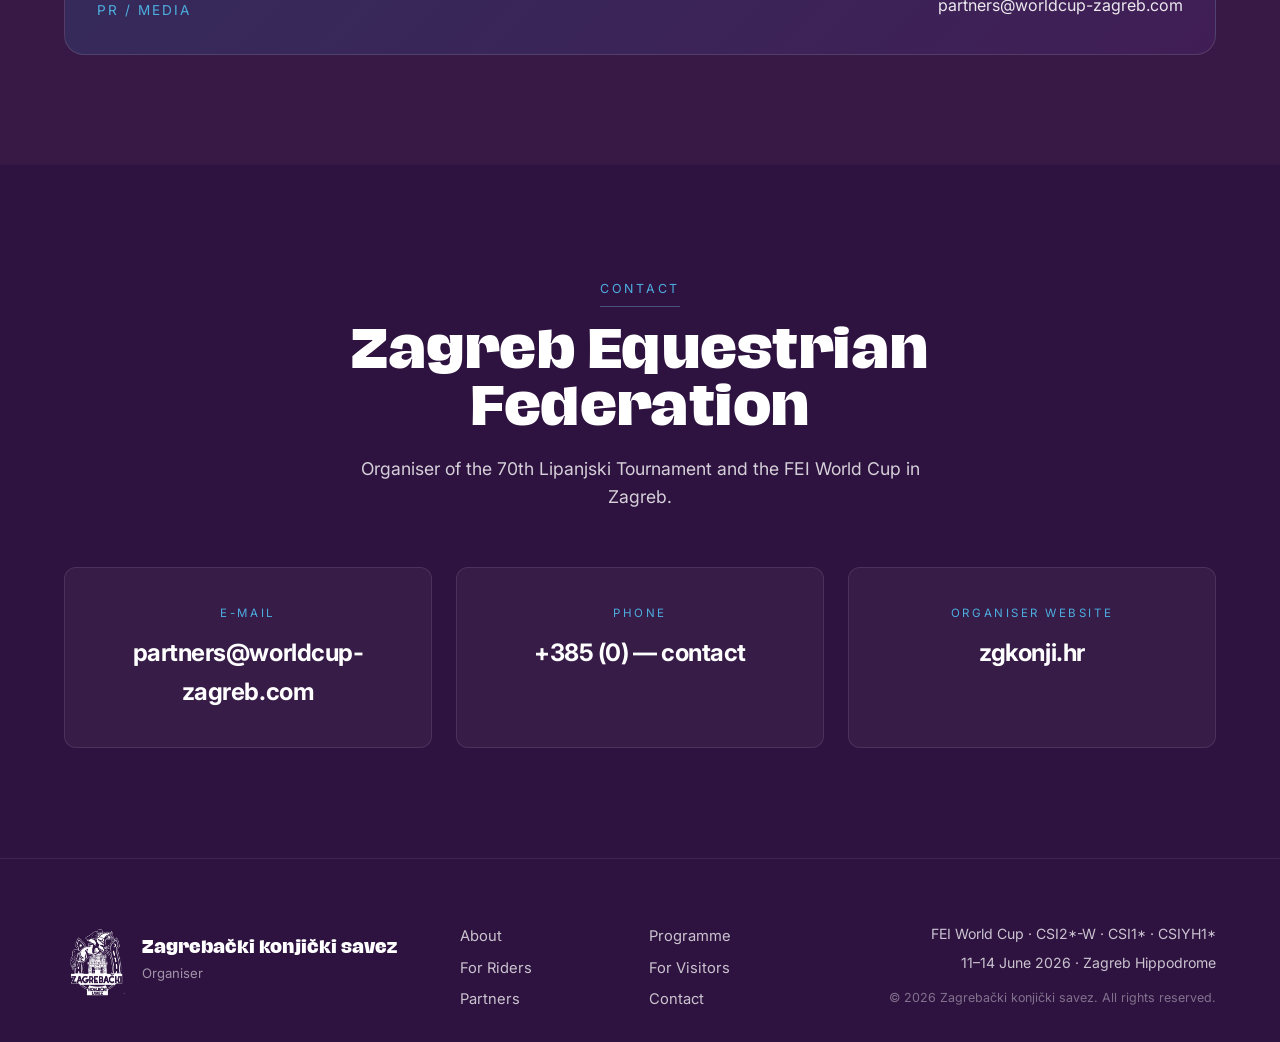
==== commit 67dd9eaa: "Update media email to partners@worldcup-zagreb.com Co-Authored-By: Claude Sonnet 4.6 <noreply@anthro" ====
--- a/web/index.html
+++ b/web/index.html
@@ -1392,7 +1392,7 @@
         </div>
         <div class="contact-meta">
           <a href="tel:+385" data-i18n="media.phone">+385 (0) — telefon</a>
-          <a href="mailto:media@worldcupzagreb.com">media@worldcupzagreb.com</a>
+          <a href="mailto:partners@worldcup-zagreb.com">partners@worldcup-zagreb.com</a>
         </div>
       </div>
     </div>
